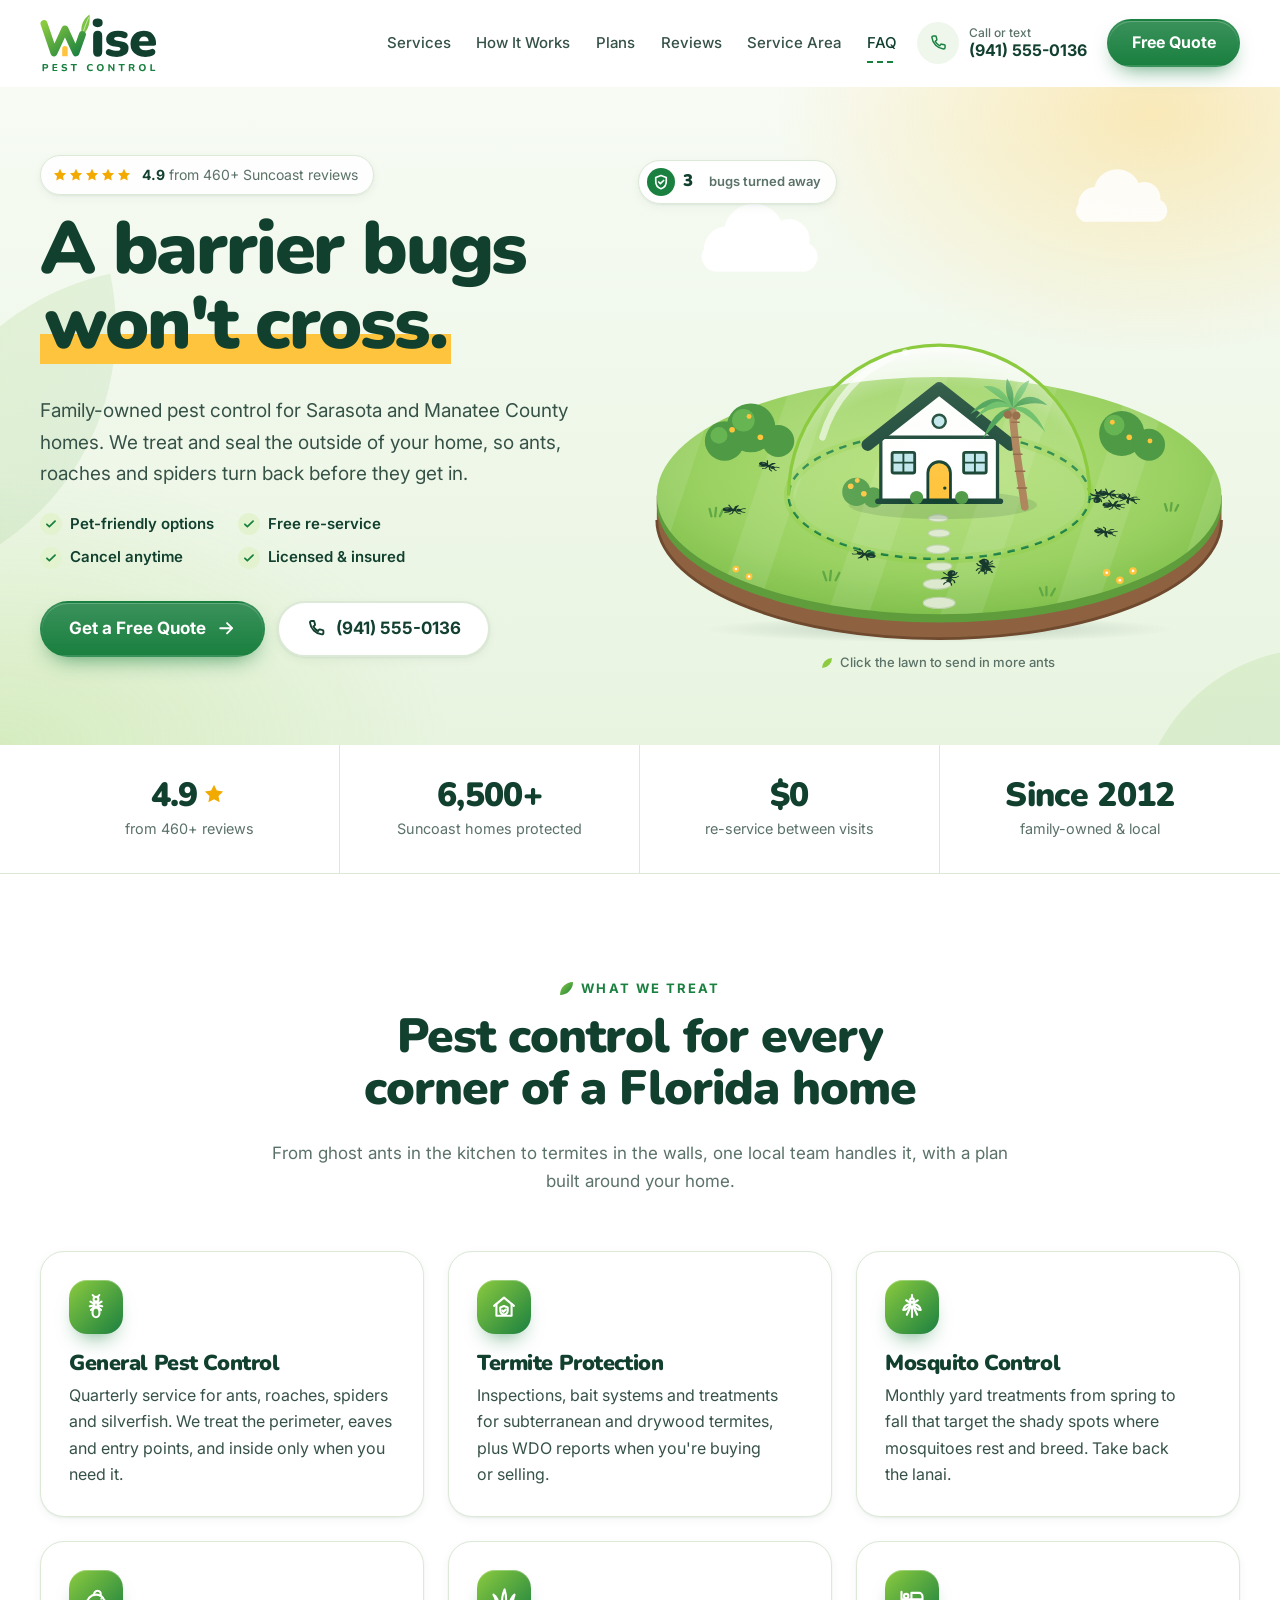
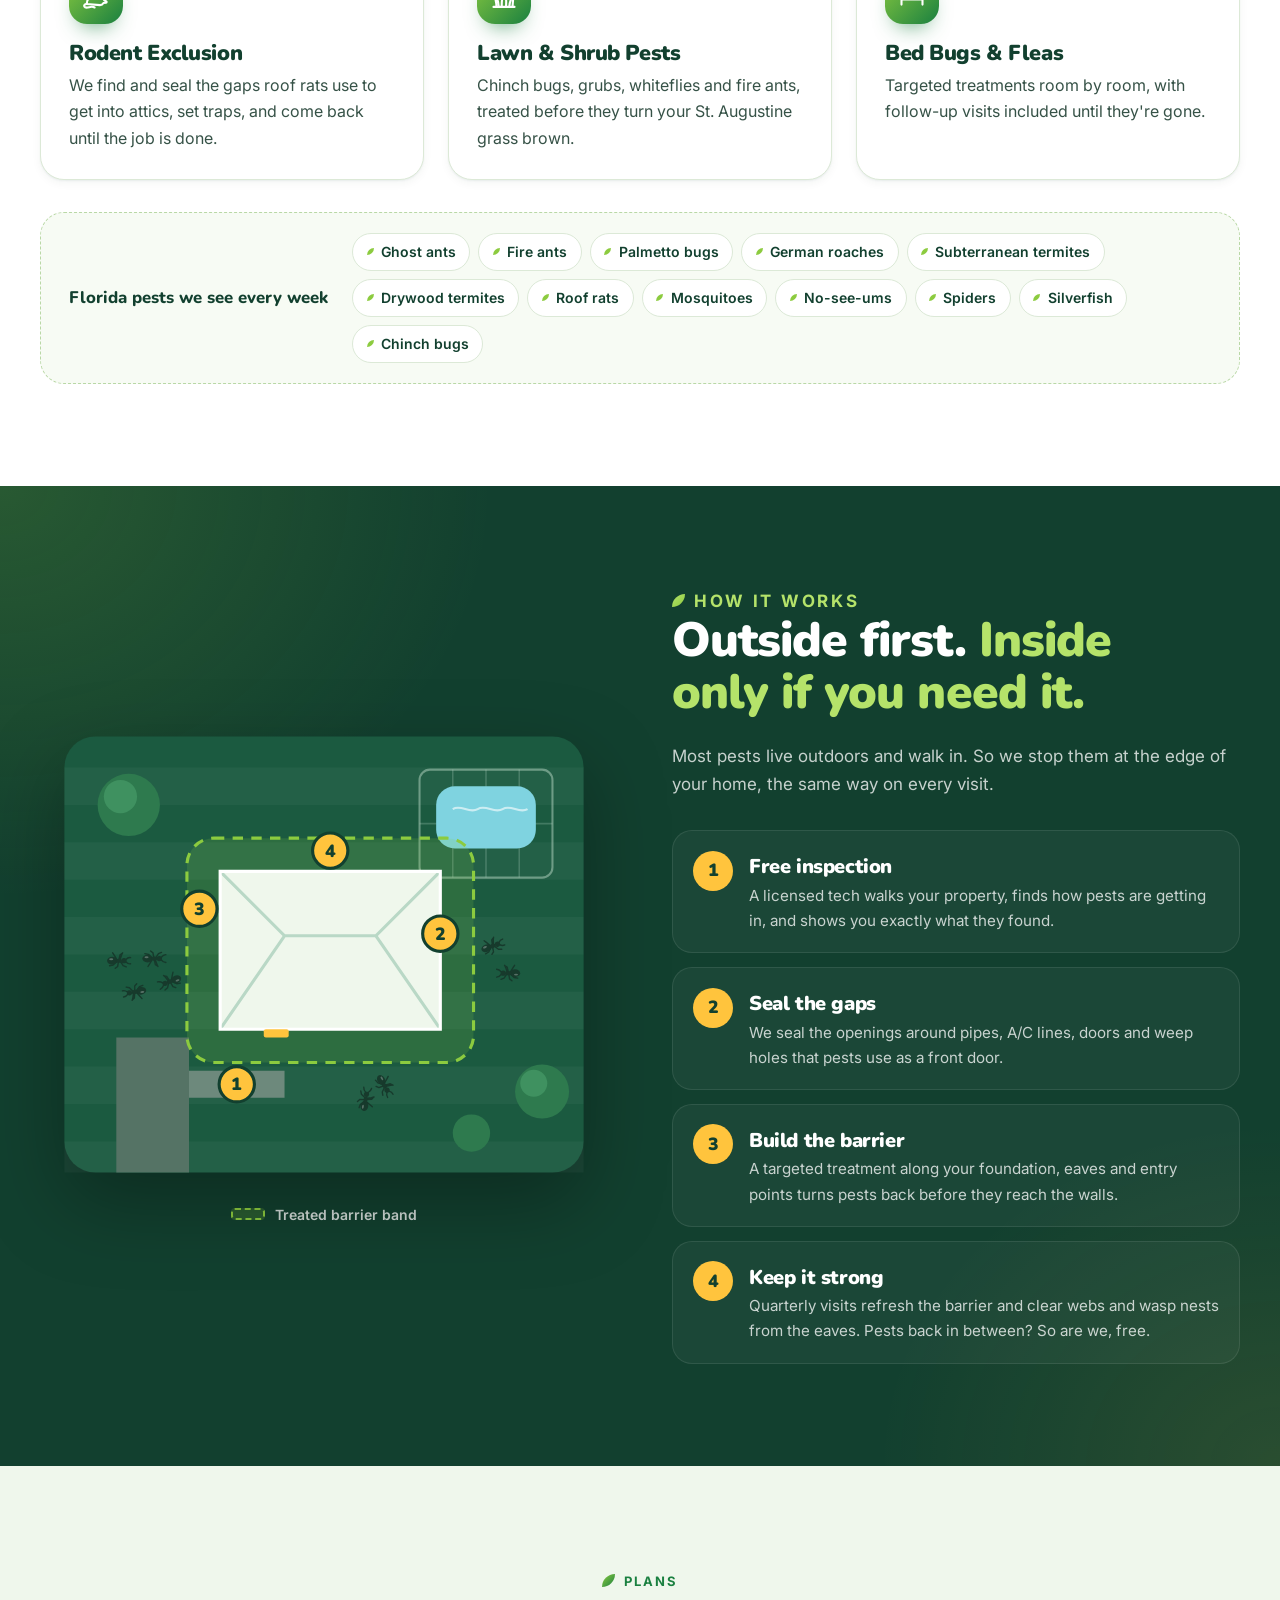
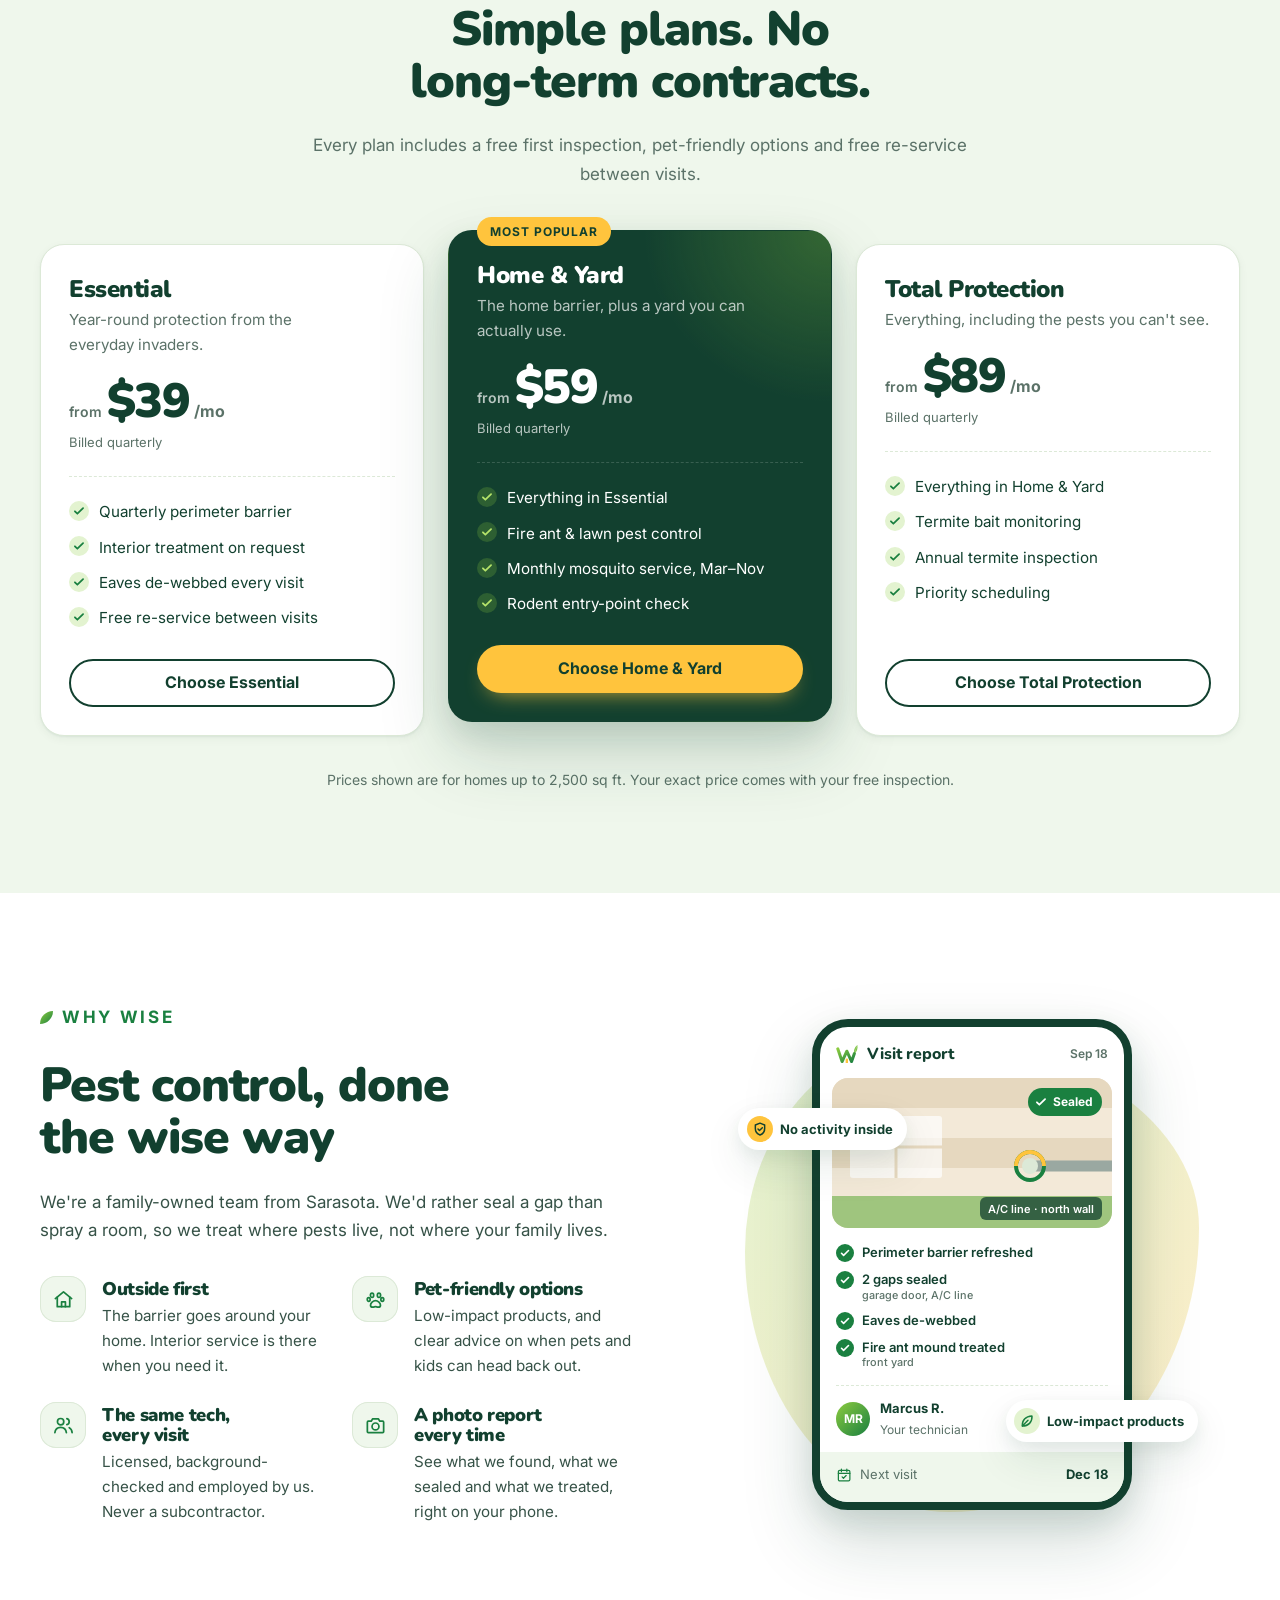
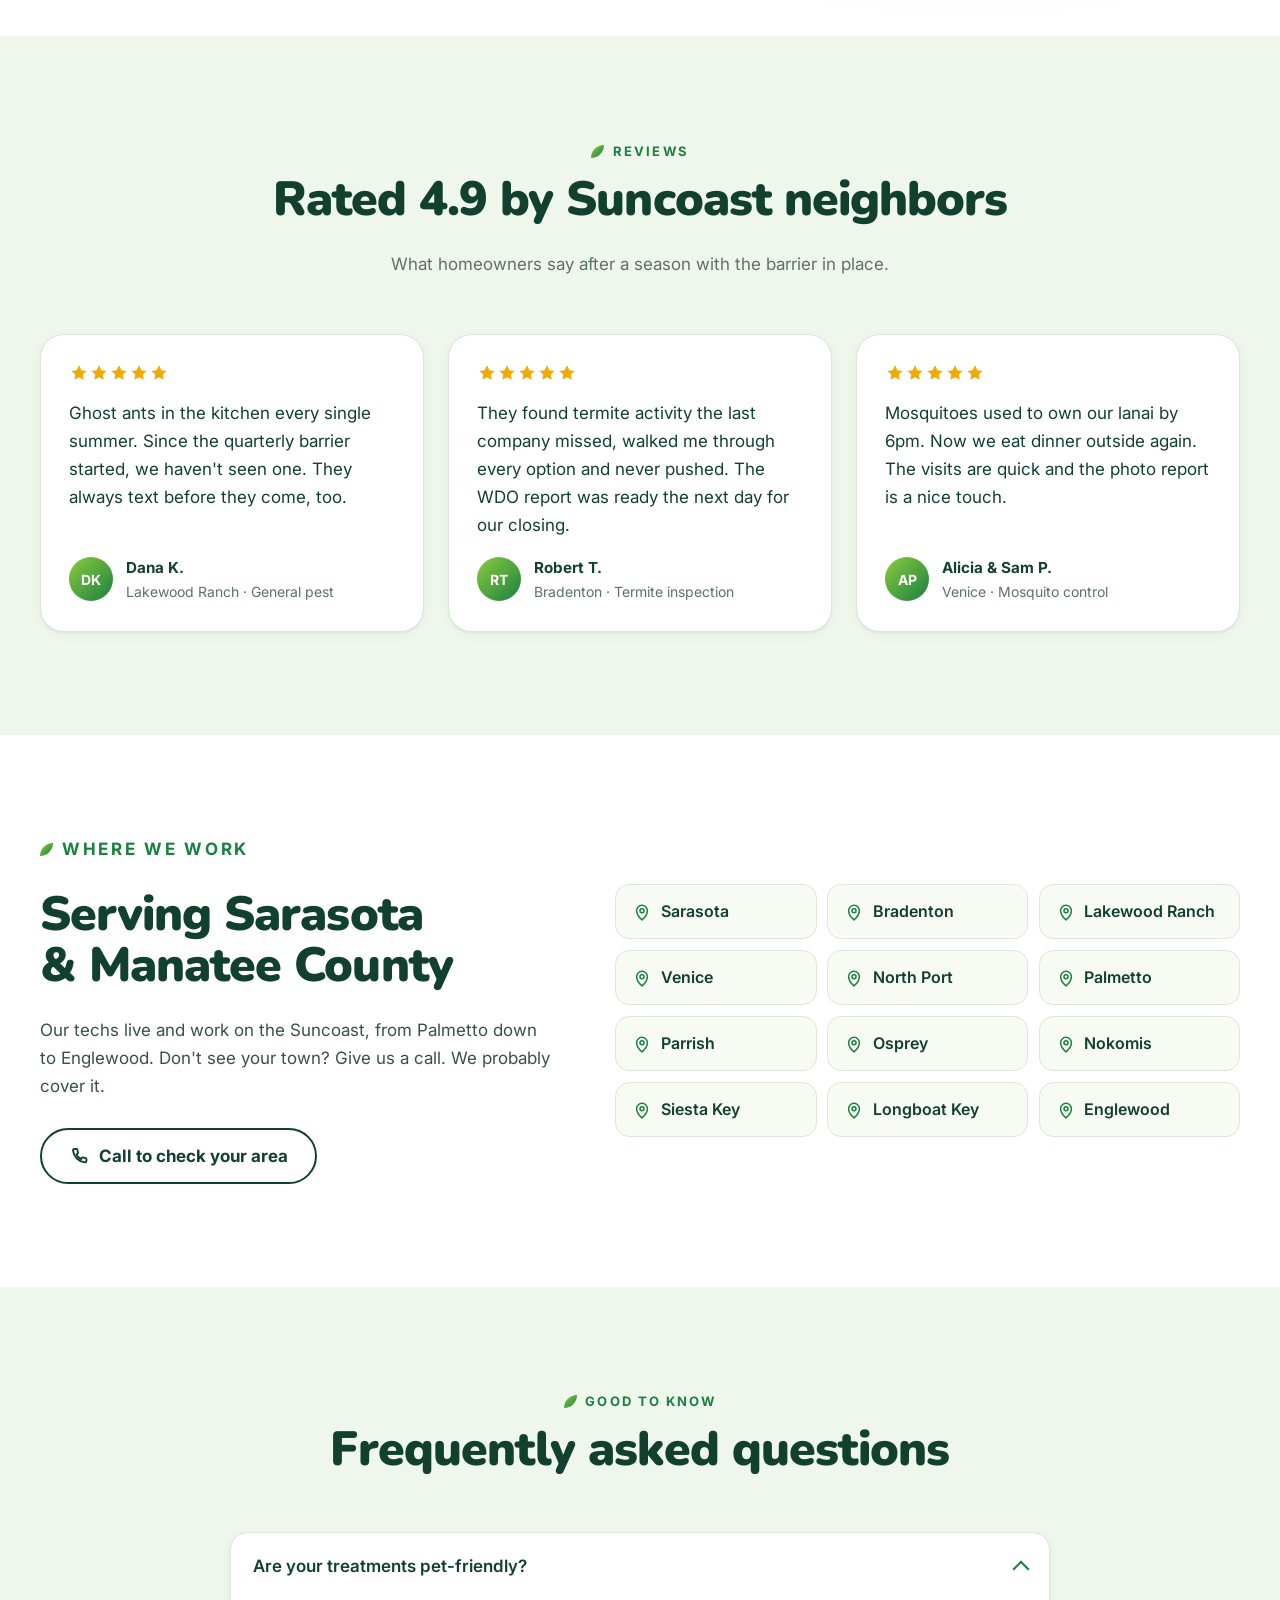
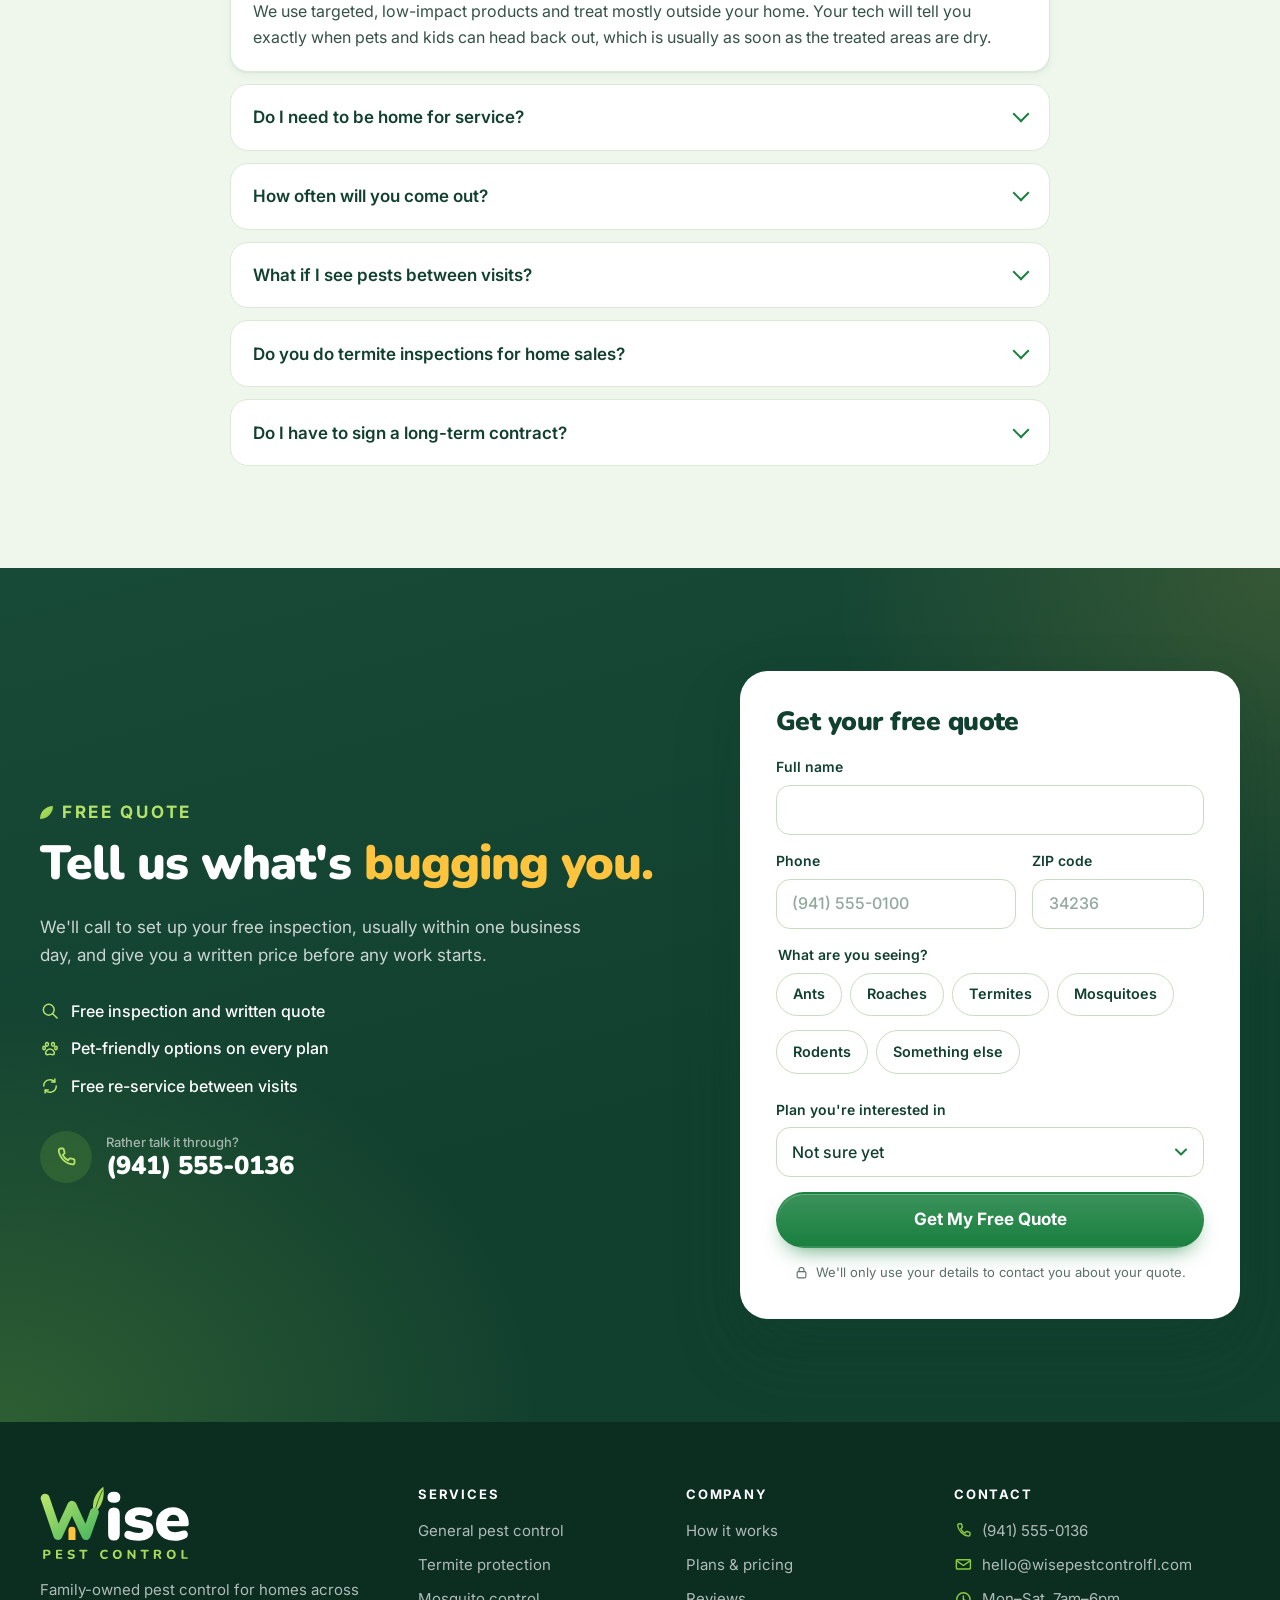
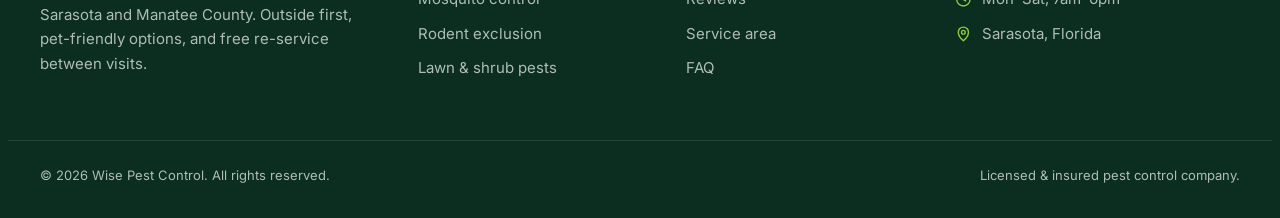
==== index.html @ 21cf7a24 "Add Wise Pest Control site and Homegrown brand One-page marketing site for a Florida pest control co" ====
<!doctype html>
<html lang="en">
<head>
  <meta charset="utf-8">
  <meta name="viewport" content="width=device-width, initial-scale=1">
  <title>Pest Control in Sarasota &amp; Bradenton, FL | Wise Pest Control</title>
  <meta name="description" content="Family-owned pest control for Sarasota and Manatee County homes. A perimeter barrier that keeps ants, roaches and spiders out, pet-friendly options, and free re-service between visits.">
  <link rel="canonical" href="https://wisepestcontrolfl.com/">
  <meta name="theme-color" content="#12402F">

  <meta property="og:type" content="website">
  <meta property="og:site_name" content="Wise Pest Control">
  <meta property="og:title" content="Wise Pest Control | A barrier bugs won't cross">
  <meta property="og:description" content="Family-owned pest control for Sarasota and Manatee County. Pet-friendly options, free re-service, no long-term contracts.">
  <meta property="og:url" content="https://wisepestcontrolfl.com/">
  <meta property="og:image" content="https://wisepestcontrolfl.com/images/og-image.jpg">
  <meta property="og:image:width" content="1200">
  <meta property="og:image:height" content="630">
  <meta name="twitter:card" content="summary_large_image">

  <link rel="icon" href="images/favicon.svg" type="image/svg+xml">
  <link rel="icon" href="images/favicon-32.png" sizes="32x32" type="image/png">
  <link rel="apple-touch-icon" href="images/apple-touch-icon.png">

  <link rel="preconnect" href="https://fonts.googleapis.com">
  <link rel="preconnect" href="https://fonts.gstatic.com" crossorigin>
  <link rel="stylesheet" href="https://fonts.googleapis.com/css2?family=Inter:wght@400;500;600;700&family=Nunito:wght@700;800;900&display=swap">
  <link rel="stylesheet" href="css/styles.css">
  <script>document.documentElement.classList.add("js");</script>

  <script type="application/ld+json">
  {
    "@context": "https://schema.org",
    "@type": "LocalBusiness",
    "name": "Wise Pest Control",
    "url": "https://wisepestcontrolfl.com/",
    "logo": "https://wisepestcontrolfl.com/images/logo.svg",
    "image": "https://wisepestcontrolfl.com/images/og-image.jpg",
    "telephone": "+1-941-555-0136",
    "email": "hello@wisepestcontrolfl.com",
    "priceRange": "$$",
    "address": { "@type": "PostalAddress", "addressLocality": "Sarasota", "addressRegion": "FL", "addressCountry": "US" },
    "areaServed": ["Sarasota", "Bradenton", "Lakewood Ranch", "Venice", "North Port", "Palmetto", "Parrish", "Osprey", "Nokomis", "Siesta Key", "Longboat Key", "Englewood"],
    "openingHoursSpecification": [{
      "@type": "OpeningHoursSpecification",
      "dayOfWeek": ["Monday", "Tuesday", "Wednesday", "Thursday", "Friday", "Saturday"],
      "opens": "07:00",
      "closes": "18:00"
    }]
  }
  </script>
</head>
<body>
<a class="skip-link" href="#main">Skip to content</a>

<!-- Icon sprite -->
<svg class="sprite" xmlns="http://www.w3.org/2000/svg" aria-hidden="true" focusable="false">
  <defs>
    <path id="star-shape" d="M12 2.8l2.8 5.8 6.3.9-4.6 4.4 1.1 6.3L12 17.2l-5.6 3 1.1-6.3L2.9 9.5l6.3-.9z"/>
  </defs>
  <symbol id="i-stars" viewBox="0 0 120 24"><use href="#star-shape"/><use href="#star-shape" x="24"/><use href="#star-shape" x="48"/><use href="#star-shape" x="72"/><use href="#star-shape" x="96"/></symbol>

  <symbol id="i-phone" viewBox="0 0 24 24"><path d="M6.6 3.5h2.2c.5 0 .9.3 1 .8l.8 3.4c.1.4-.1.9-.5 1.1L8.6 9.9a12 12 0 0 0 5.5 5.5l1.1-1.5c.2-.4.7-.6 1.1-.5l3.4.8c.5.1.8.5.8 1v2.2c0 1-.8 1.9-1.9 1.9A15.8 15.8 0 0 1 4.7 5.4c0-1 .9-1.9 1.9-1.9Z"/></symbol>
  <symbol id="i-mail" viewBox="0 0 24 24"><path d="M4 6h16a1 1 0 0 1 1 1v10a1 1 0 0 1-1 1H4a1 1 0 0 1-1-1V7a1 1 0 0 1 1-1Z"/><path d="m3.5 7.5 8.5 6 8.5-6"/></symbol>
  <symbol id="i-pin" viewBox="0 0 24 24"><path d="M12 21.5s-6.5-5.6-6.5-11a6.5 6.5 0 0 1 13 0c0 5.4-6.5 11-6.5 11Z"/><circle cx="12" cy="10.5" r="2.4"/></symbol>
  <symbol id="i-clock" viewBox="0 0 24 24"><circle cx="12" cy="12" r="8.5"/><path d="M12 7.5V12l3 2"/></symbol>
  <symbol id="i-arrow" viewBox="0 0 24 24"><path d="M5 12h14M13 6l6 6-6 6"/></symbol>
  <symbol id="i-check" viewBox="0 0 24 24"><path d="m5 12.5 4.2 4.2L19 7"/></symbol>
  <symbol id="i-shield" viewBox="0 0 24 24"><path d="M12 3.2 19 6v5.3c0 4.6-3 8.3-7 9.6-4-1.3-7-5-7-9.6V6l7-2.8Z"/><path d="m9 12 2.2 2.2L15.5 10"/></symbol>
  <symbol id="i-lock" viewBox="0 0 24 24"><rect x="5" y="10.5" width="14" height="10" rx="2"/><path d="M8 10.5V8a4 4 0 0 1 8 0v2.5"/></symbol>
  <symbol id="i-leaf" viewBox="0 0 24 24"><path d="M5 19.5C4.5 11 9.5 5 19.5 4.5 20 14 14 19.5 5 19.5Z"/><path d="M5 19.5 13.5 11"/></symbol>
  <symbol id="i-paw" viewBox="0 0 24 24"><path d="M12 13.2c2.6 0 5.2 2.6 5.2 4.7 0 1.4-1 2.1-2.4 2.1-1.2 0-1.8-.6-2.8-.6s-1.6.6-2.8.6c-1.4 0-2.4-.7-2.4-2.1 0-2.1 2.6-4.7 5.2-4.7Z"/><ellipse cx="8.4" cy="7.6" rx="1.7" ry="2.3"/><ellipse cx="15.6" cy="7.6" rx="1.7" ry="2.3"/><ellipse cx="4.9" cy="12" rx="1.5" ry="2"/><ellipse cx="19.1" cy="12" rx="1.5" ry="2"/></symbol>
  <symbol id="i-refresh" viewBox="0 0 24 24"><path d="M19.5 12a7.5 7.5 0 0 1-13.1 5M4.5 12a7.5 7.5 0 0 1 13.1-5"/><path d="M17.8 3.5v3.7h-3.7M6.2 20.5v-3.7h3.7"/></symbol>
  <symbol id="i-calendar" viewBox="0 0 24 24"><rect x="3.5" y="5" width="17" height="15.5" rx="2"/><path d="M3.5 9.5h17M8 3v4M16 3v4"/><path d="m9 14.6 2 2 4-4"/></symbol>
  <symbol id="i-users" viewBox="0 0 24 24"><circle cx="9" cy="8" r="3.3"/><path d="M3 19.5c.4-3.5 2.9-5.6 6-5.6s5.6 2.1 6 5.6"/><path d="M15.5 4.9a3.2 3.2 0 0 1 0 6.2M18 14.3c1.7.8 2.8 2.6 3 5.2"/></symbol>
  <symbol id="i-camera" viewBox="0 0 24 24"><path d="M4.5 7.5h3l1.6-2.5h5.8l1.6 2.5h3a1 1 0 0 1 1 1v10a1 1 0 0 1-1 1h-15a1 1 0 0 1-1-1v-10a1 1 0 0 1 1-1Z"/><circle cx="12" cy="13" r="3.6"/></symbol>
  <symbol id="i-search" viewBox="0 0 24 24"><circle cx="10.5" cy="10.5" r="6.5"/><path d="m15.5 15.5 5 5"/></symbol>
  <symbol id="i-home" viewBox="0 0 24 24"><path d="M3.5 11 12 4l8.5 7"/><path d="M5.5 9.5v10h13v-10"/><path d="M10 19.5v-5h4v5"/></symbol>

  <!-- Service icons -->
  <symbol id="i-ant" viewBox="0 0 24 24"><circle cx="12" cy="5.3" r="2.1"/><ellipse cx="12" cy="10" rx="1.5" ry="2"/><ellipse cx="12" cy="16.7" rx="3" ry="4.1"/><path d="M10.9 3.6 9.2 1.8M13.1 3.6l1.7-1.8M10.6 9.2 7.2 7.4M10.5 10.5 6.7 11.3M10.7 11.6l-3 3M13.4 9.2l3.4-1.8M13.5 10.5l3.8.8M13.3 11.6l3 3"/></symbol>
  <symbol id="i-termite" viewBox="0 0 24 24"><path d="M3.5 11 12 4l8.5 7"/><path d="M5.5 9.5v10h13v-10"/><path d="M12 11.2 15.2 12.4v2.3c0 1.9-1.3 3.4-3.2 4-1.9-.6-3.2-2.1-3.2-4v-2.3Z"/><path d="m10.6 15.1 1 1 1.9-1.9"/></symbol>
  <symbol id="i-mosquito" viewBox="0 0 24 24"><circle cx="12" cy="6.2" r="1.6"/><path d="M12 4.6V1.8"/><ellipse cx="12" cy="9.8" rx="1.7" ry="2.1"/><path d="M12 12v8.6"/><path d="M10.5 9.6c-3.3.2-5.6 2.4-6 5 2.8-.3 4.8-2.2 5.9-4M13.5 9.6c3.3.2 5.6 2.4 6 5-2.8-.3-4.8-2.2-5.9-4"/><path d="M10.9 11.4 7.6 18.6M13.1 11.4l3.3 7.2M10.9 8.6 7 6.2M13.1 8.6 17 6.2"/></symbol>
  <symbol id="i-rodent" viewBox="0 0 24 24"><path d="M4 18c0-4.4 3.6-8 8-8 3.3 0 5.9 1.9 7 4.6l1.8 1.1c.5.3.4 1-.2 1.1l-2.2.4c-.6 1.1-1.7 1.8-3 1.8Z"/><path d="M10.4 10.4c-.4-2 1-3.8 2.9-3.8s3.1 1.6 2.7 3.6"/><circle cx="16.4" cy="13.6" r=".75" fill="currentColor" stroke="none"/><path d="M4 18c-1.8 0-2.5 1.2-2 2.2.6 1.1 2.4 1 4.2.5s3.4-.4 4.6.3"/></symbol>
  <symbol id="i-grass" viewBox="0 0 24 24"><path d="M3 20.5h18"/><path d="M5.5 20.5c0-4.6-1-8-2.5-10.5 2.8 1.6 4.2 5 4.5 10.5M10 20.5c0-6.3.6-10.8 2.5-15 1.3 4.2 1.7 8.7 1.2 15M16.5 20.5c.4-4.8 1.8-8.3 4.5-10.5-1.2 2.9-1.7 6.4-1.7 10.5"/></symbol>
  <symbol id="i-bed" viewBox="0 0 24 24"><path d="M3 18.5v-11M3 14h18v4.5M21 14v-2.5a3 3 0 0 0-3-3h-6.5V14"/><circle cx="7" cy="11.2" r="1.9"/></symbol>
</svg>

<header class="header" data-header>
  <div class="container header__inner">
    <a class="brand" href="#top" aria-label="Wise Pest Control home">
      <img src="images/logo.svg" alt="Wise Pest Control" width="197" height="98">
    </a>

    <nav class="nav" id="site-nav" aria-label="Main">
      <ul class="nav__list">
        <li><a href="#services">Services</a></li>
        <li><a href="#process">How It Works</a></li>
        <li><a href="#plans">Plans</a></li>
        <li><a href="#reviews">Reviews</a></li>
        <li><a href="#areas">Service Area</a></li>
        <li><a href="#faq">FAQ</a></li>
      </ul>
      <div class="nav__cta">
        <a class="btn btn--primary btn--lg" href="#quote">Get a Free Quote</a>
        <a class="btn btn--outline btn--lg" href="tel:+19415550136"><svg class="icon"><use href="#i-phone"/></svg>(941) 555-0136</a>
      </div>
    </nav>

    <div class="header__actions">
      <a class="header__phone" href="tel:+19415550136">
        <span class="header__phone-icon"><svg class="icon"><use href="#i-phone"/></svg></span>
        <span><small>Call or text</small>(941) 555-0136</span>
      </a>
      <a class="btn btn--primary header__cta" href="#quote">Free Quote</a>
      <button class="nav-toggle" type="button" aria-expanded="false" aria-controls="site-nav" aria-label="Open menu">
        <span></span><span></span><span></span>
      </button>
    </div>
  </div>
</header>

<main id="main">

  <!-- ============================== HERO ============================== -->
  <section class="hero" id="top">
    <div class="container hero__grid">
      <div class="hero__copy">
        <p class="hero__badge"><svg class="stars" aria-hidden="true"><use href="#i-stars"/></svg><span><strong>4.9</strong> from 460+ <span class="xs-hide">Suncoast </span>reviews</span></p>
        <h1 class="hero__title">A barrier bugs <span class="mark">won't cross.</span></h1>
        <p class="hero__lead">Family-owned pest control for Sarasota and Manatee County homes. We treat and seal the outside of your home, so ants, roaches and spiders turn back before they get in.</p>
        <ul class="hero__checks">
          <li><svg class="icon"><use href="#i-check"/></svg>Pet-friendly options</li>
          <li><svg class="icon"><use href="#i-check"/></svg>Free re-service</li>
          <li><svg class="icon"><use href="#i-check"/></svg>Cancel anytime</li>
          <li><svg class="icon"><use href="#i-check"/></svg>Licensed &amp; insured</li>
        </ul>
        <div class="hero__ctas">
          <a class="btn btn--primary btn--lg" href="#quote"><span><span class="xs-hide">Get a </span>Free Quote</span><svg class="icon xs-hide"><use href="#i-arrow"/></svg></a>
          <a class="btn btn--white btn--lg" href="tel:+19415550136"><svg class="icon"><use href="#i-phone"/></svg><span class="xs-hide">(941) 555-0136</span><span class="xs-show">Call Now</span></a>
        </div>
      </div>

      <div class="hero__visual">
        <!-- The barrier, live: ants march in and turn back, mosquitoes bounce off the dome. main.js runs it. -->
        <div class="scene" data-scene>
          <svg class="scene__svg" viewBox="0 0 640 540" role="img" aria-labelledby="scene-title scene-desc">
            <title id="scene-title">A home protected by a pest barrier</title>
            <desc id="scene-desc">A house sits under a clear protective dome on a round lawn. Ants march toward it and turn back at the barrier line, and mosquitoes bounce off the dome.</desc>
            <defs>
              <radialGradient id="g-lawn" cx=".5" cy=".4" r=".62"><stop offset="0" stop-color="#B9E37E"/><stop offset=".72" stop-color="#98D060"/><stop offset="1" stop-color="#80BF4C"/></radialGradient>
              <radialGradient id="g-dome" cx=".5" cy=".7" r=".7"><stop offset="0" stop-color="#fff" stop-opacity="0"/><stop offset=".72" stop-color="#EAF8DD" stop-opacity=".16"/><stop offset=".94" stop-color="#fff" stop-opacity=".52"/><stop offset="1" stop-color="#fff" stop-opacity=".8"/></radialGradient>
              <radialGradient id="g-shadow"><stop offset="0" stop-color="#12402F" stop-opacity=".22"/><stop offset="1" stop-color="#12402F" stop-opacity="0"/></radialGradient>
              <clipPath id="clip-dome"><path d="M160 380A160 160 0 0 1 480 380A160 67.2 0 0 1 160 380Z"/></clipPath>
              <clipPath id="clip-lawn"><ellipse cx="320" cy="380" rx="300" ry="126"/></clipPath>

              <!-- Ant, seen from above, facing right. Two leg poses make it walk. -->
              <g id="ant-a">
                <path fill="none" stroke="#173A2C" stroke-width="1.15" stroke-linecap="round" stroke-linejoin="round" d="M1.2 0 4 -4.2 6.6 -5.2M.2 0 -.6 -4.8 -2.6 -6.4M-.8 0 -4.4 -3.6 -7.4 -4.2M1.2 0 2.6 4.6 3.6 6.6M.2 0 1.4 5 3.2 6.2M-.8 0 -3.4 4.4 -4.8 6.6M6.2 -.9C7.6 -2.6 8.6 -3.2 10.2 -3.3M6.2 .9C7.6 2.6 8.6 3.2 10.2 3.3"/>
                <g fill="#173A2C"><ellipse cx="-5.2" rx="4.3" ry="3.2"/><ellipse cx=".4" rx="2.5" ry="1.7"/><circle cx="4.7" r="2.2"/></g>
                <ellipse cx="-6" cy="-1.2" rx="1.7" ry=".8" fill="#fff" opacity=".28"/>
              </g>
              <g id="ant-b">
                <path fill="none" stroke="#173A2C" stroke-width="1.15" stroke-linecap="round" stroke-linejoin="round" d="M1.2 0 2.6 -4.6 3.6 -6.6M.2 0 1.4 -5 3.2 -6.2M-.8 0 -3.4 -4.4 -4.8 -6.6M1.2 0 4 4.2 6.6 5.2M.2 0 -.6 4.8 -2.6 6.4M-.8 0 -4.4 3.6 -7.4 4.2M6.2 -.9C7.6 -2.4 8.8 -2.8 10.2 -2.6M6.2 .9C7.6 2.4 8.8 2.8 10.2 2.6"/>
                <g fill="#173A2C"><ellipse cx="-5.2" rx="4.3" ry="3.2"/><ellipse cx=".4" rx="2.5" ry="1.7"/><circle cx="4.7" r="2.2"/></g>
                <ellipse cx="-6" cy="-1.2" rx="1.7" ry=".8" fill="#fff" opacity=".28"/>
              </g>
              <!-- Mosquito, facing right, with two wing poses -->
              <g id="mosq-a">
                <path fill="none" stroke="#2C3D36" stroke-width=".8" stroke-linecap="round" d="M.4 .8-2.6 6.8-5.2 10.6M1.4 .9 1.6 7.6.4 11.6M2.4 .6 5.2 6.6 7.6 9.6M4.8-.6 10.6-1.4"/>
                <path fill="#2C3D36" d="M-11.5 1.8C-8 3.2-3.2 2.6 0 1-3.2-.6-8-.6-11.5 1.8Z"/>
                <path fill="none" stroke="#fff" stroke-width=".6" opacity=".7" d="M-8.6 .7v1.6M-6.2.4v1.9M-3.8.4v1.7"/>
                <ellipse cx="1.4" rx="2.7" ry="2.1" fill="#2C3D36"/><circle cx="4.4" cy="-.4" r="1.5" fill="#2C3D36"/>
                <g fill="#fff" fill-opacity=".82" stroke="#87AE9C" stroke-width=".5"><ellipse cx="-3.4" cy="-5.2" rx="6.6" ry="2.3" transform="rotate(-28 -3.4 -5.2)"/><ellipse cx="-1.6" cy="-4.4" rx="5.6" ry="1.9" transform="rotate(-50 -1.6 -4.4)"/></g>
              </g>
              <g id="mosq-b">
                <path fill="none" stroke="#2C3D36" stroke-width=".8" stroke-linecap="round" d="M.4 .8-2.6 6.8-5.2 10.6M1.4 .9 1.6 7.6.4 11.6M2.4 .6 5.2 6.6 7.6 9.6M4.8-.6 10.6-1.4"/>
                <path fill="#2C3D36" d="M-11.5 1.8C-8 3.2-3.2 2.6 0 1-3.2-.6-8-.6-11.5 1.8Z"/>
                <path fill="none" stroke="#fff" stroke-width=".6" opacity=".7" d="M-8.6 .7v1.6M-6.2.4v1.9M-3.8.4v1.7"/>
                <ellipse cx="1.4" rx="2.7" ry="2.1" fill="#2C3D36"/><circle cx="4.4" cy="-.4" r="1.5" fill="#2C3D36"/>
                <g fill="#fff" fill-opacity=".82" stroke="#87AE9C" stroke-width=".5"><ellipse cx="-4.4" cy="-1.6" rx="6.6" ry="1.6" transform="rotate(-8 -4.4 -1.6)"/><ellipse cx="-3" cy="-1" rx="5.4" ry="1.3" transform="rotate(4 -3 -1)"/></g>
              </g>
            </defs>

            <!-- sky -->
            <g class="scene__clouds" fill="#fff">
              <path d="M70 118a24 24 0 0 1 22-24 32 32 0 0 1 60-6 22 22 0 0 1 30 24 16 16 0 0 1-4 30H86a16 16 0 0 1-16-24Z" opacity=".95"/>
              <path d="M468 70a18 18 0 0 1 17-18 25 25 0 0 1 47-4 17 17 0 0 1 23 18 12 12 0 0 1-3 23H480a12 12 0 0 1-12-19Z" opacity=".85"/>
            </g>

            <!-- the lawn island -->
            <ellipse cx="320" cy="522" rx="250" ry="14" fill="url(#g-shadow)"/>
            <path d="M20 380v26a300 126 0 0 0 600 0v-26z" fill="#8E6240"/>
            <path d="M20 406a300 126 0 0 0 600 0" fill="none" stroke="#6F4A2E" stroke-width="3"/>
            <path d="M20 380v9a300 126 0 0 0 600 0v-9z" fill="#5E9C3C"/>
            <ellipse cx="320" cy="380" rx="300" ry="126" fill="url(#g-lawn)"/>
            <g clip-path="url(#clip-lawn)" fill="#fff" opacity=".09">
              <path d="M50 240h44L-6 540h-44zM170 240h44L114 540H70zM290 240h44L234 540h-44zM410 240h44L354 540h-44zM530 240h44L474 540h-44zM650 240h44L594 540h-44z"/>
            </g>

            <!-- garden outside the barrier -->
            <g fill="#4E9A45">
              <circle cx="92" cy="322" r="21"/><circle cx="120" cy="308" r="26"/><circle cx="149" cy="322" r="17"/>
              <circle cx="514" cy="314" r="24"/><circle cx="543" cy="326" r="17"/>
            </g>
            <g fill="#67B552">
              <circle cx="112" cy="300" r="12"/><circle cx="86" cy="316" r="9"/><circle cx="506" cy="305" r="11"/>
            </g>
            <g fill="#FFC43D">
              <circle cx="100" cy="310" r="3"/><circle cx="130" cy="318" r="3"/><circle cx="118" cy="296" r="2.6"/><circle cx="522" cy="318" r="3"/><circle cx="544" cy="322" r="2.6"/><circle cx="504" cy="302" r="2.6"/>
              <circle cx="498" cy="462" r="4"/><circle cx="512" cy="470" r="4"/><circle cx="526" cy="460" r="4"/><circle cx="118" cy="466" r="3.6"/><circle cx="104" cy="458" r="3.6"/>
            </g>
            <g fill="#fff"><circle cx="498" cy="462" r="1.4"/><circle cx="512" cy="470" r="1.4"/><circle cx="526" cy="460" r="1.4"/><circle cx="118" cy="466" r="1.3"/><circle cx="104" cy="458" r="1.3"/></g>
            <path fill="none" stroke="#5FA844" stroke-width="2.4" stroke-linecap="round" d="M200 470l-3-9m7 9 1-10m5 10 4-8M430 486l-3-8m7 8v-9m5 9 4-7M78 402l-2-8m6 8 1-9m4 9 3-7M562 396l-2-7m6 7 1-8m4 8 3-6"/>
            <g fill="#DDE9CF" stroke="#BCD2A8" stroke-width="1.2">
              <ellipse cx="320" cy="494" rx="17" ry="6"/><ellipse cx="318" cy="474" rx="15" ry="5.4"/><ellipse cx="320" cy="455" rx="13.5" ry="4.9"/><ellipse cx="319" cy="437" rx="12.5" ry="4.5"/><ellipse cx="320" cy="420" rx="11.5" ry="4.1"/><ellipse cx="319" cy="404" rx="10.5" ry="3.8"/>
            </g>

            <g data-layer="back"></g>

            <!-- the treated perimeter -->
            <ellipse cx="320" cy="380" rx="160" ry="67.2" fill="none" stroke="#8CCB3F" stroke-width="10" opacity=".35"/>
            <ellipse class="scene__ring" cx="320" cy="380" rx="160" ry="67.2" fill="none" stroke="#1A8040" stroke-width="2.6" stroke-dasharray="8 7"/>

            <!-- home, sweet home -->
            <ellipse cx="324" cy="390" rx="100" ry="15" fill="#12402F" opacity=".14"/>
            <g fill="#4E9A45"><circle cx="232" cy="376" r="15"/><circle cx="250" cy="382" r="11"/></g>
            <g fill="#FFC43D"><circle cx="226" cy="370" r="3"/><circle cx="240" cy="378" r="3"/><circle cx="233" cy="364" r="2.6"/></g>
            <path d="M256 322 320 272l64 50v2h-128z" fill="#fff"/>
            <rect x="258" y="318" width="124" height="68" rx="2" fill="#fff" stroke="#12402F" stroke-width="3.5"/>
            <path d="M244 326 320 266l76 60" fill="none" stroke="#12402F" stroke-width="13" stroke-linecap="round" stroke-linejoin="round"/>
            <circle cx="320" cy="301" r="7" fill="#BFE6EC" stroke="#12402F" stroke-width="2.6"/>
            <g fill="#BFE6EC" stroke="#12402F" stroke-width="3"><rect x="270" y="334" width="24" height="22" rx="2"/><rect x="346" y="334" width="24" height="22" rx="2"/></g>
            <path d="M282 334v22M270 345h24M358 334v22M346 345h24" stroke="#12402F" stroke-width="2"/>
            <path d="M308 386v-30a12 12 0 0 1 24 0v30z" fill="#FFC43D" stroke="#12402F" stroke-width="3"/>
            <circle cx="326" cy="372" r="1.8" fill="#12402F"/>
            <rect x="252" y="383" width="136" height="6" rx="3" fill="#12402F"/>
            <g fill="#4E9A45"><circle cx="296" cy="382" r="7"/><circle cx="344" cy="382" r="7"/></g>
            <!-- palm -->
            <path d="M411 392c-4-30-12-70-13-104" fill="none" stroke="#A97A50" stroke-width="8" stroke-linecap="round"/>
            <path d="M403 372h10M401 354h10M399 336h9M398 318h9M397 302h8" stroke="#8A5E3B" stroke-width="1.6" stroke-linecap="round"/>
            <path fill="#3E9A4B" d="M398.0 287.0Q377.2 264.4 353.0 293.4Q373.8 280.0 398.0 287.0ZM398.0 287.0Q401.9 269.0 392.1 255.5Q388.2 271.5 398.0 287.0ZM398.0 287.0Q419.4 278.5 435.1 284.0Q413.7 264.6 398.0 287.0ZM398.0 287.0Q379.2 286.4 366.8 319.0Q385.7 297.6 398.0 287.0Z"/>
            <path fill="#5DB85B" d="M398.0 287.0Q387.7 260.1 366.9 263.9Q377.1 270.7 398.0 287.0ZM398.0 287.0Q413.1 269.5 415.8 257.4Q400.7 262.9 398.0 287.0ZM398.0 287.0Q413.7 291.9 432.8 312.3Q417.1 279.4 398.0 287.0ZM398.0 287.0Q379.5 268.6 358.6 298.1Q377.1 282.4 398.0 287.0Z"/>
            <g fill="#8A5A36"><circle cx="393" cy="294" r="4.4"/><circle cx="402" cy="295" r="4.4"/></g>

            <!-- the barrier dome -->
            <path class="scene__dome" d="M160 380A160 160 0 0 1 480 380A160 67.2 0 0 1 160 380Z" fill="url(#g-dome)"/>
            <path class="scene__rim" d="M160 380a160 160 0 0 1 320 0" fill="none" stroke="#8CCB3F" stroke-width="3.5"/>
            <path d="M196 318a134 134 0 0 1 76-86" fill="none" stroke="#fff" stroke-width="7" stroke-linecap="round" opacity=".6"/>
            <circle cx="284" cy="228" r="3.5" fill="#fff" opacity=".7"/>

            <g data-layer="ripples" clip-path="url(#clip-dome)"></g>
            <g data-layer="sparks"></g>
            <g data-layer="front"></g>
            <g data-layer="air"></g>

            <!-- Still frame for reduced motion (and before the script starts) -->
            <g class="scene__still" data-still>
              <use href="#ant-a" transform="translate(62 404) scale(1.2 .74) rotate(-4)"/>
              <use href="#ant-b" transform="translate(98 400) scale(1.2 .74) rotate(-6)"/>
              <use href="#ant-a" transform="translate(134 392) scale(1.2 .74) rotate(-14)"/>
              <use href="#ant-b" transform="translate(152 374) scale(1.2 .74) rotate(-150)"/>
              <use href="#ant-a" transform="translate(124 366) scale(1.2 .74) rotate(178)"/>
              <use href="#ant-b" transform="translate(88 364) scale(1.2 .74) rotate(184)"/>
              <use href="#ant-a" transform="translate(566 478) scale(1.2 .74) rotate(-160)"/>
              <use href="#ant-b" transform="translate(526 466) scale(1.2 .74) rotate(-162)"/>
              <use href="#ant-a" transform="translate(470 440) scale(1.2 .74) rotate(-40)"/>
              <use href="#ant-b" transform="translate(492 424) scale(1.2 .74) rotate(10)"/>
              <use href="#ant-a" transform="translate(536 420) scale(1.2 .74) rotate(4)"/>
              <circle cx="206" cy="256" r="16" fill="none" stroke="#fff" stroke-width="2.5" opacity=".8" clip-path="url(#clip-dome)"/>
              <use href="#mosq-a" transform="translate(178 226) scale(1.4) rotate(-150)"/>
            </g>
          </svg>
          <p class="scene__count"><svg class="icon" aria-hidden="true"><use href="#i-shield"/></svg><span><strong data-count>0</strong> <span data-count-label>bugs</span> turned away</span></p>
          <p class="scene__hint" aria-hidden="true"><span class="hint-touch">Tap</span><span class="hint-mouse">Click</span> the lawn to send in more ants</p>
        </div>
      </div>
    </div>
  </section>

  <!-- ============================== TRUST ============================== -->
  <section class="trust" aria-label="Wise Pest Control at a glance">
    <div class="container trust__grid">
      <div class="trust__item"><strong>4.9<svg class="icon icon--star" aria-hidden="true"><use href="#star-shape"/></svg></strong><span>from 460+ reviews</span></div>
      <div class="trust__item"><strong>6,500+</strong><span>Suncoast homes protected</span></div>
      <div class="trust__item"><strong>$0</strong><span>re-service between visits</span></div>
      <div class="trust__item"><strong>Since 2012</strong><span>family-owned &amp; local</span></div>
    </div>
  </section>

  <!-- ============================== SERVICES ============================== -->
  <section class="section" id="services">
    <div class="container">
      <header class="section-head" data-reveal>
        <p class="eyebrow">What we treat</p>
        <h2>Pest control for every corner of a Florida home</h2>
        <p>From ghost ants in the kitchen to termites in the walls, one local team handles it, with a plan built around your home.</p>
      </header>
      <ul class="services">
        <li class="service" data-reveal><span class="service__icon"><svg class="icon"><use href="#i-ant"/></svg></span><h3>General Pest Control</h3><p>Quarterly service for ants, roaches, spiders and silverfish. We treat the perimeter, eaves and entry points, and inside only when you need it.</p></li>
        <li class="service" data-reveal style="--d:1"><span class="service__icon"><svg class="icon"><use href="#i-termite"/></svg></span><h3>Termite Protection</h3><p>Inspections, bait systems and treatments for subterranean and drywood termites, plus WDO reports when you're buying or selling.</p></li>
        <li class="service" data-reveal style="--d:2"><span class="service__icon"><svg class="icon"><use href="#i-mosquito"/></svg></span><h3>Mosquito Control</h3><p>Monthly yard treatments from spring to fall that target the shady spots where mosquitoes rest and breed. Take back the lanai.</p></li>
        <li class="service" data-reveal><span class="service__icon"><svg class="icon"><use href="#i-rodent"/></svg></span><h3>Rodent Exclusion</h3><p>We find and seal the gaps roof rats use to get into attics, set traps, and come back until the job is done.</p></li>
        <li class="service" data-reveal style="--d:1"><span class="service__icon"><svg class="icon"><use href="#i-grass"/></svg></span><h3>Lawn &amp; Shrub Pests</h3><p>Chinch bugs, grubs, whiteflies and fire ants, treated before they turn your St. Augustine grass brown.</p></li>
        <li class="service" data-reveal style="--d:2"><span class="service__icon"><svg class="icon"><use href="#i-bed"/></svg></span><h3>Bed Bugs &amp; Fleas</h3><p>Targeted treatments room by room, with follow-up visits included until they're gone.</p></li>
      </ul>
      <div class="pests" data-reveal>
        <p class="pests__label">Florida pests we see every week</p>
        <ul class="pests__list">
          <li>Ghost ants</li><li>Fire ants</li><li>Palmetto bugs</li><li>German roaches</li><li>Subterranean termites</li><li>Drywood termites</li>
          <li>Roof rats</li><li>Mosquitoes</li><li>No-see-ums</li><li>Spiders</li><li>Silverfish</li><li>Chinch bugs</li>
        </ul>
      </div>
    </div>
  </section>

  <!-- ============================== PROCESS ============================== -->
  <section class="section process" id="process">
    <div class="container process__inner">
      <div class="process__visual" data-reveal>
        <!-- Bird's-eye view of a Florida lot: the treated band wraps the house, numbers match the steps -->
        <svg class="plot" viewBox="0 0 520 440" role="img" aria-label="Bird's-eye view of a home with a treated barrier band around it, sealed entry points, and ants turning back outside the band">
          <rect x="10" y="10" width="500" height="420" rx="30" fill="#1B5A40"/>
          <g fill="#fff" opacity=".035"><path d="M10 40h500v36H10zM10 112h500v36H10zM10 184h500v36H10zM10 256h500v36H10zM10 328h500v36H10zM10 400h500v30H10z"/></g>
          <!-- driveway, walk, pool cage -->
          <path d="M60 430V300h70v130z" fill="#557365"/>
          <path d="M130 332h92v26h-92z" fill="#6D897C"/>
          <rect x="352" y="42" width="128" height="104" rx="10" fill="none" stroke="#B9D8C6" stroke-opacity=".5" stroke-width="2"/>
          <path d="M384 42v104M416 42v104M448 42v104M352 94h128" stroke="#B9D8C6" stroke-opacity=".25" stroke-width="1.5"/>
          <rect x="368" y="58" width="96" height="60" rx="18" fill="#7FD3E0"/>
          <path d="M384 80c8-5 16 5 24 0s16 5 24 0 16 5 24 0" fill="none" stroke="#fff" stroke-opacity=".6" stroke-width="2"/>
          <!-- trees -->
          <g fill="#2E7A4E"><circle cx="72" cy="76" r="30"/><circle cx="470" cy="352" r="26"/><circle cx="402" cy="392" r="18"/></g>
          <g fill="#3F9160"><circle cx="64" cy="68" r="16"/><circle cx="462" cy="344" r="13"/></g>
          <!-- treated band -->
          <rect x="128" y="108" width="276" height="216" rx="26" fill="#8CCB3F" fill-opacity=".16" stroke="#8CCB3F" stroke-width="3" stroke-dasharray="10 8"/>
          <!-- house roof -->
          <path d="M160 140h212v152H160z" fill="#EFF7EC"/>
          <path d="M160 140l62 62h88l62-62M160 292l62-90M372 292l-62-90" fill="none" stroke="#B9D8C6" stroke-width="3"/>
          <path d="M160 140h212v152H160z" fill="none" stroke="#fff" stroke-width="3"/>
          <rect x="202" y="292" width="24" height="8" rx="2" fill="#FFC43D"/>
          <!-- ants turning back at the band -->
          <g>
            <use href="#ant-a" transform="translate(96 224) rotate(0) scale(1.15)"/>
            <use href="#ant-b" transform="translate(62 226) rotate(0) scale(1.15)"/>
            <use href="#ant-a" transform="translate(112 246) rotate(160) scale(1.15)"/>
            <use href="#ant-b" transform="translate(78 256) rotate(170) scale(1.15)"/>
            <use href="#ant-a" transform="translate(438 238) rotate(180) scale(1.15)"/>
            <use href="#ant-b" transform="translate(422 212) rotate(-20) scale(1.15)"/>
            <use href="#ant-a" transform="translate(300 360) rotate(-80) scale(1.15)"/>
            <use href="#ant-b" transform="translate(318 346) rotate(60) scale(1.15)"/>
          </g>
          <!-- step pins -->
          <g class="plot__pins" font-family="Nunito, sans-serif" font-weight="900" font-size="17" text-anchor="middle">
            <circle cx="176" cy="345" r="17"/><text x="176" y="351">1</text>
            <circle cx="372" cy="200" r="17"/><text x="372" y="206">2</text>
            <circle cx="140" cy="176" r="17"/><text x="140" y="182">3</text>
            <circle cx="266" cy="120" r="17"/><text x="266" y="126">4</text>
          </g>
        </svg>
        <p class="plot__legend"><span class="plot__swatch"></span>Treated barrier band</p>
      </div>

      <div class="process__copy">
        <header data-reveal>
          <p class="eyebrow eyebrow--light">How it works</p>
          <h2>Outside first. <span>Inside only if you need it.</span></h2>
          <p>Most pests live outdoors and walk in. So we stop them at the edge of your home, the same way on every visit.</p>
        </header>
        <ol class="steps">
          <li class="step" data-reveal><span class="step__num">1</span><div><h3>Free inspection</h3><p>A licensed tech walks your property, finds how pests are getting in, and shows you exactly what they found.</p></div></li>
          <li class="step" data-reveal style="--d:1"><span class="step__num">2</span><div><h3>Seal the gaps</h3><p>We seal the openings around pipes, A/C lines, doors and weep holes that pests use as a front door.</p></div></li>
          <li class="step" data-reveal style="--d:2"><span class="step__num">3</span><div><h3>Build the barrier</h3><p>A targeted treatment along your foundation, eaves and entry points turns pests back before they reach the walls.</p></div></li>
          <li class="step" data-reveal style="--d:3"><span class="step__num">4</span><div><h3>Keep it strong</h3><p>Quarterly visits refresh the barrier and clear webs and wasp nests from the eaves. Pests back in between? So are we, free.</p></div></li>
        </ol>
      </div>
    </div>
  </section>

  <!-- ============================== PLANS ============================== -->
  <section class="section section--mint" id="plans">
    <div class="container">
      <header class="section-head" data-reveal>
        <p class="eyebrow">Plans</p>
        <h2>Simple plans. No long-term contracts.</h2>
        <p>Every plan includes a free first inspection, pet-friendly options and free re-service between visits.</p>
      </header>
      <div class="plans">
        <article class="plan" data-reveal>
          <h3>Essential</h3>
          <p class="plan__desc">Year-round protection from the everyday invaders.</p>
          <p class="plan__price"><small>from</small>$39<span>/mo</span></p>
          <p class="plan__billing">Billed quarterly</p>
          <ul class="plan__list">
            <li><svg class="icon"><use href="#i-check"/></svg>Quarterly perimeter barrier</li>
            <li><svg class="icon"><use href="#i-check"/></svg>Interior treatment on request</li>
            <li><svg class="icon"><use href="#i-check"/></svg>Eaves de-webbed every visit</li>
            <li><svg class="icon"><use href="#i-check"/></svg>Free re-service between visits</li>
          </ul>
          <a class="btn btn--outline btn--block" href="#quote" data-plan="Essential">Choose Essential</a>
        </article>
        <article class="plan plan--featured" data-reveal style="--d:1">
          <p class="plan__tag">Most popular</p>
          <h3>Home &amp; Yard</h3>
          <p class="plan__desc">The home barrier, plus a yard you can actually use.</p>
          <p class="plan__price"><small>from</small>$59<span>/mo</span></p>
          <p class="plan__billing">Billed quarterly</p>
          <ul class="plan__list">
            <li><svg class="icon"><use href="#i-check"/></svg>Everything in Essential</li>
            <li><svg class="icon"><use href="#i-check"/></svg>Fire ant &amp; lawn pest control</li>
            <li><svg class="icon"><use href="#i-check"/></svg>Monthly mosquito service, Mar–Nov</li>
            <li><svg class="icon"><use href="#i-check"/></svg>Rodent entry-point check</li>
          </ul>
          <a class="btn btn--sun btn--block" href="#quote" data-plan="Home &amp; Yard">Choose Home &amp; Yard</a>
        </article>
        <article class="plan" data-reveal style="--d:2">
          <h3>Total Protection</h3>
          <p class="plan__desc">Everything, including the pests you can't see.</p>
          <p class="plan__price"><small>from</small>$89<span>/mo</span></p>
          <p class="plan__billing">Billed quarterly</p>
          <ul class="plan__list">
            <li><svg class="icon"><use href="#i-check"/></svg>Everything in Home &amp; Yard</li>
            <li><svg class="icon"><use href="#i-check"/></svg>Termite bait monitoring</li>
            <li><svg class="icon"><use href="#i-check"/></svg>Annual termite inspection</li>
            <li><svg class="icon"><use href="#i-check"/></svg>Priority scheduling</li>
          </ul>
          <a class="btn btn--outline btn--block" href="#quote" data-plan="Total Protection">Choose Total Protection</a>
        </article>
      </div>
      <p class="plans__note">Prices shown are for homes up to 2,500 sq ft. Your exact price comes with your free inspection.</p>
    </div>
  </section>

  <!-- ============================== ABOUT ============================== -->
  <section class="section" id="about">
    <div class="container about">
      <div class="about__copy" data-reveal>
        <p class="eyebrow">Why Wise</p>
        <h2>Pest control, done the wise way</h2>
        <p>We're a family-owned team from Sarasota. We'd rather seal a gap than spray a room, so we treat where pests live, not where your family lives.</p>
        <ul class="features">
          <li class="feature"><span class="feature__icon"><svg class="icon"><use href="#i-home"/></svg></span><div><h3>Outside first</h3><p>The barrier goes around your home. Interior service is there when you need it.</p></div></li>
          <li class="feature"><span class="feature__icon"><svg class="icon"><use href="#i-paw"/></svg></span><div><h3>Pet-friendly options</h3><p>Low-impact products, and clear advice on when pets and kids can head back out.</p></div></li>
          <li class="feature"><span class="feature__icon"><svg class="icon"><use href="#i-users"/></svg></span><div><h3>The same tech, every visit</h3><p>Licensed, background-checked and employed by us. Never a subcontractor.</p></div></li>
          <li class="feature"><span class="feature__icon"><svg class="icon"><use href="#i-camera"/></svg></span><div><h3>A photo report every time</h3><p>See what we found, what we sealed and what we treated, right on your phone.</p></div></li>
        </ul>
      </div>

      <figure class="report" data-reveal style="--d:1" aria-label="Example of a visit report">
        <div class="report__phone">
          <div class="report__bar"><img src="images/favicon.svg" alt="" width="22" height="22"><span>Visit report</span><time datetime="2026-09-18">Sep 18</time></div>
          <div class="report__photo">
            <svg viewBox="0 0 280 150" aria-hidden="true">
              <rect width="280" height="150" fill="#F3E9D8"/>
              <g fill="#E6D8BF"><rect y="0" width="280" height="30"/><rect y="60" width="280" height="30"/></g>
              <rect y="118" width="280" height="32" fill="#9FC57E"/>
              <rect x="18" y="38" width="92" height="62" rx="3" fill="#fff" opacity=".7"/>
              <path d="M64 38v62M18 69h92" stroke="#E6D8BF" stroke-width="3"/>
              <path d="M282 88h-78" stroke="#9AA8A1" stroke-width="11" stroke-linecap="round"/>
              <circle cx="198" cy="88" r="14" fill="none" stroke="#1A8040" stroke-width="4"/>
              <circle cx="198" cy="88" r="8" fill="#DCE9D7"/>
              <path d="M184 88a14 14 0 0 1 28 0" fill="none" stroke="#FFC43D" stroke-width="4"/>
            </svg>
            <span class="report__stamp"><svg class="icon"><use href="#i-check"/></svg>Sealed</span>
            <span class="report__caption">A/C line · north wall</span>
          </div>
          <ul class="report__list">
            <li><svg class="icon"><use href="#i-check"/></svg>Perimeter barrier refreshed</li>
            <li><svg class="icon"><use href="#i-check"/></svg><span>2 gaps sealed <small>garage door, A/C line</small></span></li>
            <li><svg class="icon"><use href="#i-check"/></svg>Eaves de-webbed</li>
            <li><svg class="icon"><use href="#i-check"/></svg><span>Fire ant mound treated <small>front yard</small></span></li>
          </ul>
          <div class="report__tech"><span class="avatar" aria-hidden="true">MR</span><span><strong>Marcus R.</strong>Your technician</span></div>
          <p class="report__next"><svg class="icon"><use href="#i-calendar"/></svg>Next visit <strong>Dec 18</strong></p>
        </div>
        <p class="report__chip report__chip--a"><svg class="icon"><use href="#i-shield"/></svg>No activity inside</p>
        <p class="report__chip report__chip--b"><svg class="icon"><use href="#i-leaf"/></svg>Low-impact products</p>
      </figure>
    </div>
  </section>

  <!-- ============================== REVIEWS ============================== -->
  <section class="section section--mint" id="reviews">
    <div class="container">
      <header class="section-head" data-reveal>
        <p class="eyebrow">Reviews</p>
        <h2>Rated 4.9 by Suncoast neighbors</h2>
        <p>What homeowners say after a season with the barrier in place.</p>
      </header>
      <div class="reviews">
        <figure class="review" data-reveal>
          <svg class="stars" role="img" aria-label="5 out of 5 stars"><use href="#i-stars"/></svg>
          <blockquote><p>Ghost ants in the kitchen every single summer. Since the quarterly barrier started, we haven't seen one. They always text before they come, too.</p></blockquote>
          <figcaption><span class="avatar" aria-hidden="true">DK</span><span><strong>Dana K.</strong>Lakewood Ranch · General pest</span></figcaption>
        </figure>
        <figure class="review" data-reveal style="--d:1">
          <svg class="stars" role="img" aria-label="5 out of 5 stars"><use href="#i-stars"/></svg>
          <blockquote><p>They found termite activity the last company missed, walked me through every option and never pushed. The WDO report was ready the next day for our closing.</p></blockquote>
          <figcaption><span class="avatar" aria-hidden="true">RT</span><span><strong>Robert T.</strong>Bradenton · Termite inspection</span></figcaption>
        </figure>
        <figure class="review" data-reveal style="--d:2">
          <svg class="stars" role="img" aria-label="5 out of 5 stars"><use href="#i-stars"/></svg>
          <blockquote><p>Mosquitoes used to own our lanai by 6pm. Now we eat dinner outside again. The visits are quick and the photo report is a nice touch.</p></blockquote>
          <figcaption><span class="avatar" aria-hidden="true">AP</span><span><strong>Alicia &amp; Sam P.</strong>Venice · Mosquito control</span></figcaption>
        </figure>
      </div>
    </div>
  </section>

  <!-- ============================== SERVICE AREA ============================== -->
  <section class="section areas" id="areas">
    <div class="container areas__inner">
      <div class="areas__copy" data-reveal>
        <p class="eyebrow">Where we work</p>
        <h2>Serving Sarasota &amp; Manatee County</h2>
        <p>Our techs live and work on the Suncoast, from Palmetto down to Englewood. Don't see your town? Give us a call. We probably cover it.</p>
        <a class="btn btn--outline btn--lg" href="tel:+19415550136"><svg class="icon"><use href="#i-phone"/></svg>Call to check your area</a>
      </div>
      <ul class="areas__list" data-reveal style="--d:1">
        <li><svg class="icon"><use href="#i-pin"/></svg>Sarasota</li>
        <li><svg class="icon"><use href="#i-pin"/></svg>Bradenton</li>
        <li><svg class="icon"><use href="#i-pin"/></svg>Lakewood Ranch</li>
        <li><svg class="icon"><use href="#i-pin"/></svg>Venice</li>
        <li><svg class="icon"><use href="#i-pin"/></svg>North Port</li>
        <li><svg class="icon"><use href="#i-pin"/></svg>Palmetto</li>
        <li><svg class="icon"><use href="#i-pin"/></svg>Parrish</li>
        <li><svg class="icon"><use href="#i-pin"/></svg>Osprey</li>
        <li><svg class="icon"><use href="#i-pin"/></svg>Nokomis</li>
        <li><svg class="icon"><use href="#i-pin"/></svg>Siesta Key</li>
        <li><svg class="icon"><use href="#i-pin"/></svg>Longboat Key</li>
        <li><svg class="icon"><use href="#i-pin"/></svg>Englewood</li>
      </ul>
    </div>
  </section>

  <!-- ============================== FAQ ============================== -->
  <section class="section section--mint" id="faq">
    <div class="container container--narrow">
      <header class="section-head" data-reveal>
        <p class="eyebrow">Good to know</p>
        <h2>Frequently asked questions</h2>
      </header>
      <div class="faq" data-reveal>
        <details class="faq__item" open>
          <summary>Are your treatments pet-friendly?</summary>
          <p>We use targeted, low-impact products and treat mostly outside your home. Your tech will tell you exactly when pets and kids can head back out, which is usually as soon as the treated areas are dry.</p>
        </details>
        <details class="faq__item">
          <summary>Do I need to be home for service?</summary>
          <p>No. Most visits are outside only. If you'd like interior service, we'll book a time that suits you. Either way, you'll get a text before we arrive and a photo report after.</p>
        </details>
        <details class="faq__item">
          <summary>How often will you come out?</summary>
          <p>General pest control is quarterly. Mosquito service is monthly from March to November, and termite stations are checked on the schedule set in your plan.</p>
        </details>
        <details class="faq__item">
          <summary>What if I see pests between visits?</summary>
          <p>Call or text us. If pests come back between scheduled visits, we'll come back and re-treat at no extra charge.</p>
        </details>
        <details class="faq__item">
          <summary>Do you do termite inspections for home sales?</summary>
          <p>Yes. Our licensed inspectors complete Florida WDO (wood-destroying organism) reports, usually within 24 to 48 hours so your closing stays on schedule.</p>
        </details>
        <details class="faq__item">
          <summary>Do I have to sign a long-term contract?</summary>
          <p>No. Plans run quarter to quarter, and you can cancel any time.</p>
        </details>
      </div>
    </div>
  </section>

  <!-- ============================== QUOTE ============================== -->
  <section class="quote" id="quote">
    <div class="container quote__inner">
      <div class="quote__copy" data-reveal>
        <p class="eyebrow eyebrow--light">Free quote</p>
        <h2>Tell us what's <span>bugging you.</span></h2>
        <p>We'll call to set up your free inspection, usually within one business day, and give you a written price before any work starts.</p>
        <ul class="quote__list">
          <li><svg class="icon"><use href="#i-search"/></svg>Free inspection and written quote</li>
          <li><svg class="icon"><use href="#i-paw"/></svg>Pet-friendly options on every plan</li>
          <li><svg class="icon"><use href="#i-refresh"/></svg>Free re-service between visits</li>
        </ul>
        <a class="quote__phone" href="tel:+19415550136"><svg class="icon"><use href="#i-phone"/></svg><span><small>Rather talk it through?</small>(941) 555-0136</span></a>
      </div>

      <div class="quote__card" data-reveal style="--d:1">
        <div data-quote>
          <h3 class="quote__title">Get your free quote</h3>
          <form class="quote-form" novalidate data-quote-form>
            <div class="field">
              <label for="q-name">Full name</label>
              <input id="q-name" name="name" type="text" autocomplete="name" required>
              <span class="field__error" aria-live="polite"></span>
            </div>
            <div class="field-row">
              <div class="field">
                <label for="q-phone">Phone</label>
                <input id="q-phone" name="phone" type="tel" autocomplete="tel" inputmode="tel" placeholder="(941) 555-0100" required>
                <span class="field__error" aria-live="polite"></span>
              </div>
              <div class="field">
                <label for="q-zip">ZIP code</label>
                <input id="q-zip" name="zip" type="text" autocomplete="postal-code" inputmode="numeric" maxlength="5" placeholder="34236" required>
                <span class="field__error" aria-live="polite"></span>
              </div>
            </div>
            <fieldset class="field chips" data-pests>
              <legend>What are you seeing?</legend>
              <label><input type="checkbox" name="pests" value="Ants"><span>Ants</span></label>
              <label><input type="checkbox" name="pests" value="Roaches"><span>Roaches</span></label>
              <label><input type="checkbox" name="pests" value="Termites"><span>Termites</span></label>
              <label><input type="checkbox" name="pests" value="Mosquitoes"><span>Mosquitoes</span></label>
              <label><input type="checkbox" name="pests" value="Rodents"><span>Rodents</span></label>
              <label><input type="checkbox" name="pests" value="Something else"><span>Something else</span></label>
            </fieldset>
            <div class="field">
              <label for="q-plan">Plan you're interested in</label>
              <select id="q-plan" name="plan">
                <option>Not sure yet</option>
                <option>Essential</option>
                <option>Home &amp; Yard</option>
                <option>Total Protection</option>
                <option>One-time service</option>
              </select>
            </div>
            <button class="btn btn--primary btn--lg btn--block" type="submit">Get My Free Quote</button>
            <p class="quote-form__note"><svg class="icon"><use href="#i-lock"/></svg>We'll only use your details to contact you about your quote.</p>
          </form>
        </div>

        <div class="quote-success" role="status" hidden data-quote-success>
          <span class="quote-success__icon"><svg class="icon"><use href="#i-check"/></svg></span>
          <h3 class="quote__title">Request received!</h3>
          <p>Thanks, <span data-out="name">neighbor</span>. We'll call you at <strong data-out="phone"></strong> within one business day to set up your free inspection.</p>
          <button class="btn btn--outline" type="button" data-quote-reset>Send another request</button>
        </div>
      </div>
    </div>
  </section>
</main>

<footer class="footer">
  <div class="container footer__grid">
    <div class="footer__brand">
      <img src="images/logo-light.svg" alt="Wise Pest Control" width="197" height="98" loading="lazy">
      <p>Family-owned pest control for homes across Sarasota and Manatee County. Outside first, pet-friendly options, and free re-service between visits.</p>
    </div>
    <div>
      <h3>Services</h3>
      <ul>
        <li><a href="#services">General pest control</a></li>
        <li><a href="#services">Termite protection</a></li>
        <li><a href="#services">Mosquito control</a></li>
        <li><a href="#services">Rodent exclusion</a></li>
        <li><a href="#services">Lawn &amp; shrub pests</a></li>
      </ul>
    </div>
    <div>
      <h3>Company</h3>
      <ul>
        <li><a href="#process">How it works</a></li>
        <li><a href="#plans">Plans &amp; pricing</a></li>
        <li><a href="#reviews">Reviews</a></li>
        <li><a href="#areas">Service area</a></li>
        <li><a href="#faq">FAQ</a></li>
      </ul>
    </div>
    <div>
      <h3>Contact</h3>
      <ul class="footer__contact">
        <li><svg class="icon"><use href="#i-phone"/></svg><a href="tel:+19415550136">(941) 555-0136</a></li>
        <li><svg class="icon"><use href="#i-mail"/></svg><a href="mailto:hello@wisepestcontrolfl.com">hello@wisepestcontrolfl.com</a></li>
        <li><svg class="icon"><use href="#i-clock"/></svg><span>Mon–Sat, 7am–6pm</span></li>
        <li><svg class="icon"><use href="#i-pin"/></svg><span>Sarasota, Florida</span></li>
      </ul>
    </div>
  </div>
  <div class="container footer__bottom">
    <p>© <span data-year>2026</span> Wise Pest Control. All rights reserved.</p>
    <p>Licensed &amp; insured pest control company.</p>
  </div>
</footer>

<div class="mobile-bar">
  <a class="btn btn--dark" href="tel:+19415550136"><svg class="icon"><use href="#i-phone"/></svg>Call now</a>
  <a class="btn btn--primary" href="#quote">Free quote</a>
</div>

<script src="js/main.js" defer></script>
</body>
</html>
---- css/styles.css ----
/* ==========================================================================
   Wise Pest Control — stylesheet
   Single file, no build step, mobile-first. Organised top-to-bottom:
   tokens → base → layout → components → header → hero → sections → footer
   ========================================================================== */

/* --------------------------------------------------------------------------
   1. Tokens — brand colours sampled from the Homegrown logo
   -------------------------------------------------------------------------- */
:root {
  --pine: #12402f;         /* Pine — "ise", headings, dark sections */
  --pine-950: #0b2e21;
  --pine-800: #174a37;
  --pine-700: #1d5a43;
  --leaf: #1a8040;         /* Leaf — "PEST CONTROL", buttons (5:1 with white) */
  --leaf-700: #146b35;
  --sprout: #8ccb3f;       /* Sprout — the W gradient, accents on dark */
  --sprout-300: #b5e36a;
  --sprout-100: #e3f3d0;
  --sunshine: #ffc43d;     /* Sunshine — the front door, highlights */
  --sunshine-600: #f2a900;
  --mint: #eff7ec;         /* Mint — light sections */
  --mint-50: #f7fbf4;

  --text: #365247;
  --muted: #5b7268;
  --line: #dce9d7;
  --error: #c0392b;

  --font-display: "Nunito", "Trebuchet MS", system-ui, sans-serif;
  --font-sans: "Inter", -apple-system, BlinkMacSystemFont, "Segoe UI", Roboto, Helvetica, Arial, sans-serif;

  --container: 1200px;
  --gutter: clamp(1rem, 4vw, 2rem);
  --section-y: clamp(4rem, 8vw, 7rem);
  --header-h: 70px;

  --radius: 16px;
  --radius-lg: 24px;
  --shadow-sm: 0 1px 2px rgba(18, 64, 47, .06), 0 3px 10px rgba(18, 64, 47, .05);
  --shadow: 0 6px 16px rgba(18, 64, 47, .07), 0 18px 40px rgba(18, 64, 47, .09);
  --shadow-lg: 0 12px 30px rgba(18, 64, 47, .12), 0 32px 70px rgba(18, 64, 47, .18);

  --ease: cubic-bezier(.2, .7, .2, 1);
  --transition: 200ms var(--ease);
}

@media (min-width: 1080px) {
  :root { --header-h: 86px; }
}

/* --------------------------------------------------------------------------
   2. Base
   -------------------------------------------------------------------------- */
*, *::before, *::after { box-sizing: border-box; }

html {
  -webkit-text-size-adjust: 100%;
  scroll-behavior: smooth;
  scroll-padding-top: calc(var(--header-h) + 12px);
}

body {
  margin: 0;
  overflow-x: clip;
  font-family: var(--font-sans);
  font-size: 1rem;
  line-height: 1.65;
  color: var(--text);
  background: #fff;
  -webkit-font-smoothing: antialiased;
}

img, svg { display: block; max-width: 100%; }

a { color: var(--leaf); text-underline-offset: .18em; }

h1, h2, h3 {
  margin: 0 0 .5em;
  font-family: var(--font-display);
  font-weight: 900;
  line-height: 1.08;
  letter-spacing: -.02em;
  color: var(--pine);
  text-wrap: balance;
}

p { margin: 0 0 1em; text-wrap: pretty; }
ul, ol { margin: 0; padding: 0; list-style: none; }

:focus-visible { outline: 3px solid var(--sprout); outline-offset: 3px; }

.skip-link {
  position: absolute;
  z-index: 100;
  top: .75rem;
  left: .75rem;
  padding: .6rem 1rem;
  border-radius: 10px;
  background: var(--pine);
  color: #fff;
  font-weight: 600;
  transform: translateY(-160%);
  transition: transform var(--transition);
}
.skip-link:focus { transform: none; }

.sr-only {
  position: absolute;
  width: 1px;
  height: 1px;
  margin: -1px;
  padding: 0;
  overflow: hidden;
  clip: rect(0 0 0 0);
  white-space: nowrap;
  border: 0;
}

.sprite { position: absolute; width: 0; height: 0; overflow: hidden; }

/* Swap short labels in on small phones */
.xs-show { display: none; }
@media (max-width: 479.98px) {
  .xs-hide { display: none; }
  .xs-show { display: inline; }
}

.icon {
  width: 1.25em;
  height: 1.25em;
  flex: none;
  fill: none;
  stroke: currentColor;
  stroke-width: 1.8;
  stroke-linecap: round;
  stroke-linejoin: round;
}

.stars { width: 100px; height: 20px; flex: none; fill: var(--sunshine-600); }

/* --------------------------------------------------------------------------
   3. Layout
   -------------------------------------------------------------------------- */
.container {
  width: 100%;
  max-width: calc(var(--container) + 2 * var(--gutter));
  margin-inline: auto;
  padding-inline: var(--gutter);
}
.container--narrow { max-width: calc(820px + 2 * var(--gutter)); }

.section { padding-block: var(--section-y); }
.section--mint { background: var(--mint); }

.section-head {
  max-width: 46rem;
  margin: 0 auto clamp(2.5rem, 5vw, 3.5rem);
  text-align: center;
}
.section-head p:last-child { margin: 0; font-size: 1.0625rem; color: var(--muted); }

/* Small caps label with a leaf bullet, borrowed from the logo */
.eyebrow {
  display: inline-flex;
  align-items: center;
  gap: .55rem;
  margin: 0 0 .9rem;
  font-size: .8125rem;
  font-weight: 700;
  line-height: 1.3;
  letter-spacing: .16em;
  text-transform: uppercase;
  color: var(--leaf);
}
.eyebrow::before {
  content: "";
  width: 13px;
  height: 13px;
  flex: none;
  border-radius: 100% 0;
  background: linear-gradient(135deg, var(--sprout), var(--leaf));
}
.eyebrow--light { color: var(--sprout-300); }
.eyebrow--light::before { background: linear-gradient(135deg, var(--sprout-300), var(--sprout)); }

.section h2,
.quote h2 { font-size: clamp(2rem, 1.35rem + 2.4vw, 3rem); }

/* Sunshine highlighter, as in the hero headline */
.mark {
  padding-inline: .06em;
  background: linear-gradient(transparent 60%, var(--sunshine) 60%, var(--sunshine) 90%, transparent 90%) no-repeat 0 0 / 100% 100%;
  -webkit-box-decoration-break: clone;
  box-decoration-break: clone;
}

/* --------------------------------------------------------------------------
   4. Components
   -------------------------------------------------------------------------- */
.btn {
  position: relative;
  display: inline-flex;
  align-items: center;
  justify-content: center;
  gap: .55em;
  min-height: 48px;
  padding: .75rem 1.4rem;
  border: 2px solid transparent;
  border-radius: 999px;
  font: 700 1rem/1.2 var(--font-sans);
  text-decoration: none;
  white-space: nowrap;
  cursor: pointer;
  transition: background-color var(--transition), color var(--transition),
    border-color var(--transition), box-shadow var(--transition), transform var(--transition);
}
.btn:hover { transform: translateY(-1px); }
.btn:active { transform: none; }
.btn .icon { width: 1.2em; height: 1.2em; stroke-width: 2.2; transition: transform var(--transition); }
.btn:hover .icon:last-child:not(:first-child) { transform: translateX(3px); }

.btn--primary {
  background: var(--leaf) linear-gradient(180deg, rgba(255, 255, 255, .14), rgba(255, 255, 255, 0));
  color: #fff;
  box-shadow: 0 10px 22px -10px rgba(26, 128, 64, .8), inset 0 1px 0 rgba(255, 255, 255, .22);
}
.btn--primary:hover { background-color: var(--leaf-700); }

.btn--white { background: #fff; color: var(--pine); border-color: var(--line); box-shadow: var(--shadow-sm); }
.btn--white:hover { border-color: var(--sprout); color: var(--leaf); }
.btn--outline { border-color: var(--pine); color: var(--pine); background: transparent; }
.btn--outline:hover { background: var(--pine); color: #fff; }
.btn--dark { background: var(--pine); color: #fff; }
.btn--dark:hover { background: var(--pine-700); }
.btn--sun { background: var(--sunshine); color: var(--pine); box-shadow: 0 10px 22px -12px rgba(255, 196, 61, .9); }
.btn--sun:hover { background: #ffd363; }

.btn--lg { min-height: 56px; padding: .9rem 1.7rem; font-size: 1.0625rem; }
.btn--block { width: 100%; }

/* --------------------------------------------------------------------------
   5. Header + navigation
   -------------------------------------------------------------------------- */
.header {
  position: sticky;
  top: 0;
  z-index: 50;
  background: rgba(255, 255, 255, .88);
  -webkit-backdrop-filter: saturate(160%) blur(14px);
  backdrop-filter: saturate(160%) blur(14px);
  border-bottom: 1px solid transparent;
  transition: border-color var(--transition), box-shadow var(--transition), background-color var(--transition);
}
.header.is-scrolled,
.nav-open .header {
  background: rgba(255, 255, 255, .97);
  border-bottom-color: var(--line);
  box-shadow: 0 8px 24px -16px rgba(18, 64, 47, .3);
}

.header__inner { display: flex; align-items: center; gap: 1.25rem; min-height: var(--header-h); }

.brand { flex: none; display: block; margin-right: auto; }
.brand img { width: auto; height: 46px; }

.header__actions { display: flex; align-items: center; gap: .75rem; }

.header__phone {
  display: none;
  align-items: center;
  gap: .65rem;
  color: var(--pine);
  font-weight: 700;
  line-height: 1.2;
  text-decoration: none;
  white-space: nowrap;
}
.header__phone small { display: block; font-size: .75rem; font-weight: 500; color: var(--muted); }
.header__phone-icon {
  display: grid;
  place-items: center;
  width: 42px;
  height: 42px;
  border-radius: 50%;
  background: var(--mint);
  color: var(--leaf);
  transition: background-color var(--transition), color var(--transition);
}
.header__phone:hover .header__phone-icon { background: var(--leaf); color: #fff; }
.header__phone > span:last-child { display: none; }

.header__cta { display: none; }

.nav-toggle {
  display: grid;
  place-content: center;
  gap: 5px;
  width: 46px;
  height: 46px;
  padding: 0;
  border: 1px solid var(--line);
  border-radius: 50%;
  background: #fff;
  cursor: pointer;
}
.nav-toggle span {
  display: block;
  width: 20px;
  height: 2px;
  border-radius: 2px;
  background: var(--pine);
  transition: transform var(--transition), opacity var(--transition);
}
.nav-open .nav-toggle span:nth-child(1) { transform: translateY(7px) rotate(45deg); }
.nav-open .nav-toggle span:nth-child(2) { opacity: 0; }
.nav-open .nav-toggle span:nth-child(3) { transform: translateY(-7px) rotate(-45deg); }

/* Mobile menu panel */
.nav {
  position: fixed;
  top: var(--header-h);
  left: 0;
  right: 0;
  max-height: calc(100dvh - var(--header-h));
  overflow-y: auto;
  padding: .5rem var(--gutter) 1.5rem;
  background: #fff;
  border-bottom: 1px solid var(--line);
  box-shadow: var(--shadow-lg);
  opacity: 0;
  visibility: hidden;
  transform: translateY(-8px);
  transition: opacity .25s var(--ease), transform .25s var(--ease), visibility 0s .25s;
}
.nav-open .nav { opacity: 1; visibility: visible; transform: none; transition: opacity .25s var(--ease), transform .25s var(--ease); }
.nav__list a {
  display: block;
  padding: .95rem .25rem;
  border-bottom: 1px solid var(--line);
  font-weight: 600;
  font-size: 1.0625rem;
  color: var(--pine);
  text-decoration: none;
}
.nav__cta { display: grid; gap: .75rem; margin-top: 1.25rem; }

@media (min-width: 600px) {
  .brand img { height: 50px; }
  .header__phone { display: inline-flex; }
  .header__cta { display: inline-flex; }
}

@media (min-width: 1080px) {
  .brand img { height: 58px; }
  .nav {
    position: static;
    display: block;
    max-height: none;
    overflow: visible;
    padding: 0;
    background: none;
    border: 0;
    box-shadow: none;
    opacity: 1;
    visibility: visible;
    transform: none;
    transition: none;
  }
  .nav__list { display: flex; gap: 1.6rem; }
  .nav__list a {
    position: relative;
    padding: .5rem 0;
    border: 0;
    font-size: .9375rem;
    font-weight: 500;
    color: var(--text);
    transition: color var(--transition);
  }
  /* the active link gets a little dashed barrier underneath */
  .nav__list a::after {
    content: "";
    position: absolute;
    left: 0;
    right: 0;
    bottom: 0;
    height: 2px;
    background: repeating-linear-gradient(90deg, var(--leaf) 0 6px, transparent 6px 10px);
    transform: scaleX(0);
    transform-origin: left;
    transition: transform var(--transition);
  }
  .nav__list a:hover, .nav__list a.is-active { color: var(--pine); }
  .nav__list a:hover::after, .nav__list a.is-active::after { transform: none; }
  .nav__cta, .nav-toggle { display: none; }
  .header__actions { gap: 1.25rem; }
}

@media (min-width: 1280px) {
  .header__phone > span:last-child { display: block; }
}

/* --------------------------------------------------------------------------
   6. Hero — the barrier, live
   -------------------------------------------------------------------------- */
.hero {
  position: relative;
  overflow: hidden;
  padding: clamp(1rem, 3vw, 2.5rem) 0 clamp(3rem, 6vw, 4.5rem);
  background:
    radial-gradient(42% 52% at 90% 4%, rgba(255, 196, 61, .32), transparent 70%),
    radial-gradient(50% 60% at 0% 100%, rgba(140, 203, 63, .2), transparent 70%),
    linear-gradient(180deg, var(--mint-50) 0%, #e8f4e0 100%);
}
/* a soft leaf in each corner */
.hero::before,
.hero::after {
  content: "";
  position: absolute;
  z-index: 0;
  border-radius: 100% 0;
  background: linear-gradient(135deg, rgba(140, 203, 63, .16), rgba(26, 128, 64, .08));
  pointer-events: none;
}
.hero::before { width: 260px; height: 260px; left: -120px; top: 32%; transform: rotate(-12deg); }
.hero::after { width: 180px; height: 180px; right: -70px; bottom: -60px; transform: rotate(18deg); }

.hero__grid { position: relative; z-index: 1; display: grid; gap: 1.25rem; align-items: center; }
.hero__visual { order: -1; }

.hero__badge {
  display: inline-flex;
  align-items: center;
  gap: .6rem;
  margin: 0 0 1.1rem;
  padding: .45rem .95rem .45rem .7rem;
  border: 1px solid var(--line);
  border-radius: 999px;
  background: rgba(255, 255, 255, .85);
  box-shadow: var(--shadow-sm);
  font-size: .875rem;
  color: var(--muted);
}
.hero__badge strong { color: var(--pine); }
.hero__badge .stars { width: 80px; height: 16px; }

.hero__title {
  margin-bottom: .45em;
  font-size: clamp(2.6rem, 1.5rem + 4.6vw, 4.6rem);
  line-height: 1.02;
  letter-spacing: -.03em;
}
/* the highlighter draws itself in once the fonts are ready */
.js .hero__title .mark { background-size: 0 100%; transition: background-size .9s .35s var(--ease); }
.js.is-ready .hero__title .mark { background-size: 100% 100%; }

.hero__lead { max-width: 34rem; margin-bottom: 1.4rem; font-size: clamp(1.0625rem, 1rem + .25vw, 1.1875rem); }

.hero__checks {
  display: grid;
  grid-template-columns: repeat(2, minmax(0, max-content));
  gap: .55rem 1.5rem;
  margin: 0 0 1.9rem;
  font-weight: 600;
  font-size: .9375rem;
  color: var(--pine);
}
.hero__checks li { display: flex; align-items: center; gap: .5rem; }
.hero__checks .icon {
  width: 22px;
  height: 22px;
  padding: 4px;
  border-radius: 50%;
  background: var(--sprout-100);
  color: var(--leaf);
  stroke-width: 3;
}

.hero__ctas { display: flex; flex-wrap: wrap; gap: .75rem; }

/* The scene */
.scene { position: relative; max-width: 620px; margin: 0 auto; }
.scene__svg { width: 100%; height: auto; overflow: visible; touch-action: manipulation; cursor: pointer; -webkit-tap-highlight-color: transparent; user-select: none; }

.scene__clouds path { animation: drift 26s ease-in-out infinite alternate; }
.scene__clouds path + path { animation-duration: 34s; animation-direction: alternate-reverse; }
@keyframes drift { to { transform: translateX(26px); } }

.scene__ring { animation: march 2.4s linear infinite; }
@keyframes march { to { stroke-dashoffset: -30; } }

.scene__rim { transition: stroke .35s var(--ease), stroke-width .35s var(--ease); }
.scene.is-hit .scene__rim { stroke: #d5f59c; stroke-width: 6; transition-duration: .08s; }

.scene.is-live .scene__still { display: none; }

.scene__count {
  position: absolute;
  top: 2%;
  left: 0;
  display: inline-flex;
  align-items: center;
  gap: .5rem;
  margin: 0;
  padding: .45rem .9rem .45rem .5rem;
  border: 1px solid var(--line);
  border-radius: 999px;
  background: rgba(255, 255, 255, .92);
  box-shadow: var(--shadow-sm);
  font-size: .8125rem;
  font-weight: 600;
  color: var(--muted);
  white-space: nowrap;
}
.scene__count .icon {
  width: 28px;
  height: 28px;
  padding: 5px;
  border-radius: 50%;
  background: var(--leaf);
  color: #fff;
  stroke-width: 2.2;
}
.scene__count strong {
  display: inline-block;
  min-width: 1.4em;
  font: 900 1.05rem/1 var(--font-display);
  font-variant-numeric: tabular-nums;
  color: var(--pine);
  transition: transform .15s var(--ease);
}
.scene__count strong.bump { transform: scale(1.25); color: var(--leaf); }

.scene__hint {
  display: flex;
  justify-content: center;
  gap: .3em;
  margin: .35rem 0 0;
  font-size: .8125rem;
  font-weight: 500;
  color: var(--muted);
  transition: opacity .6s var(--ease);
}
.scene__hint::before {
  content: "";
  width: 10px;
  height: 10px;
  align-self: center;
  margin-right: .25rem;
  border-radius: 100% 0;
  background: var(--sprout);
}
.scene.is-played .scene__hint { opacity: 0; }
.hint-touch { display: none; }
@media (hover: none) {
  .hint-touch { display: inline; }
  .hint-mouse { display: none; }
}

@media (max-width: 479.98px) {
  .hero__checks { gap: .5rem 1rem; font-size: .875rem; }
  .hero__checks .icon { width: 20px; height: 20px; }
}
@media (max-width: 599.98px) {
  .scene__count { font-size: .75rem; padding-right: .75rem; }
  .scene__count .icon { width: 24px; height: 24px; padding: 4px; }
}
@media (max-width: 359.98px) {
  .hero__checks { grid-template-columns: 1fr; }
}

@media (min-width: 1000px) {
  .hero { padding-top: clamp(2rem, 4vw, 3.5rem); }
  .hero__grid { grid-template-columns: minmax(0, 1fr) minmax(0, 1.08fr); gap: 2.5rem; }
  .hero__visual { order: 0; }
  .scene { max-width: none; }
  .scene__count { top: 4%; }
}

/* --------------------------------------------------------------------------
   7. Trust strip
   -------------------------------------------------------------------------- */
.trust { background: #fff; border-bottom: 1px solid var(--line); }
.trust__grid { display: grid; grid-template-columns: repeat(2, minmax(0, 1fr)); }
.trust__item {
  display: flex;
  flex-direction: column;
  align-items: center;
  gap: .15rem;
  padding: 1.6rem .75rem;
  text-align: center;
}
.trust__item:nth-child(odd) { border-right: 1px solid var(--line); }
.trust__item:nth-child(-n + 2) { border-bottom: 1px solid var(--line); }
.trust__item strong {
  display: inline-flex;
  align-items: center;
  gap: .25rem;
  font: 900 clamp(1.6rem, 1.3rem + 1.2vw, 2.1rem)/1.1 var(--font-display);
  letter-spacing: -.02em;
  color: var(--pine);
}
.trust__item span { font-size: .9rem; color: var(--muted); }
.icon--star { width: .8em; height: .8em; fill: var(--sunshine-600); stroke: none; }

@media (min-width: 900px) {
  .trust__grid { grid-template-columns: repeat(4, minmax(0, 1fr)); }
  .trust__item { padding-block: 2rem; }
  .trust__item:nth-child(-n + 2) { border-bottom: 0; }
  .trust__item:not(:last-child) { border-right: 1px solid var(--line); }
}

/* --------------------------------------------------------------------------
   8. Services
   -------------------------------------------------------------------------- */
.services { display: grid; gap: 1.25rem; }
.service {
  position: relative;
  padding: 1.75rem;
  overflow: hidden;
  border: 1px solid var(--line);
  border-radius: var(--radius-lg);
  background: #fff;
  box-shadow: var(--shadow-sm);
  transition: transform var(--transition), box-shadow var(--transition), border-color var(--transition);
}
.service::before {
  content: "";
  position: absolute;
  inset: 0 0 auto;
  height: 4px;
  background: linear-gradient(90deg, var(--sprout), var(--leaf));
  transform: scaleX(0);
  transform-origin: left;
  transition: transform .4s var(--ease);
}
.service:hover { transform: translateY(-4px); border-color: #c6ddbf; box-shadow: var(--shadow); }
.service:hover::before { transform: none; }
.service h3 { font-size: 1.35rem; margin-bottom: .4rem; }
.service p { margin: 0; }
.service__icon {
  display: grid;
  place-items: center;
  width: 54px;
  height: 54px;
  margin-bottom: 1.15rem;
  border-radius: 18px;
  background: linear-gradient(135deg, var(--sprout), var(--leaf));
  color: #fff;
  box-shadow: 0 12px 22px -12px rgba(26, 128, 64, .8), inset 0 1px 0 rgba(255, 255, 255, .3);
}
.service__icon .icon { width: 28px; height: 28px; }

.pests {
  display: grid;
  gap: 1rem;
  margin-top: 2rem;
  padding: 1.35rem 1.5rem;
  border: 1px dashed #b9d8a6;
  border-radius: var(--radius-lg);
  background: var(--mint-50);
}
.pests__label { margin: 0; font: 800 1.05rem/1.3 var(--font-display); color: var(--pine); }
.pests__list { display: flex; flex-wrap: wrap; gap: .5rem; }
.pests__list li {
  display: inline-flex;
  align-items: center;
  gap: .45rem;
  padding: .4rem .85rem;
  border: 1px solid var(--line);
  border-radius: 999px;
  background: #fff;
  font-size: .875rem;
  font-weight: 600;
  color: var(--pine);
}
.pests__list li::before { content: ""; width: 7px; height: 7px; border-radius: 100% 0; background: var(--sprout); }

@media (min-width: 640px) { .services { grid-template-columns: repeat(2, minmax(0, 1fr)); } }
@media (min-width: 1000px) {
  .services { grid-template-columns: repeat(3, minmax(0, 1fr)); gap: 1.5rem; }
  .pests { grid-template-columns: auto 1fr; align-items: center; gap: 1.5rem; padding: 1.25rem 1.75rem; }
}

/* --------------------------------------------------------------------------
   9. Process — dark section with a bird's-eye view of the barrier
   -------------------------------------------------------------------------- */
.process {
  background:
    radial-gradient(55% 60% at 0% 0%, rgba(140, 203, 63, .18), transparent 70%),
    radial-gradient(45% 50% at 100% 100%, rgba(255, 196, 61, .1), transparent 70%),
    var(--pine);
  color: rgba(255, 255, 255, .76);
}
.process h2 { color: #fff; }
.process h2 span { color: var(--sprout-300); }
.process__inner { display: grid; gap: 3rem; align-items: center; }
.process__copy header { margin-bottom: 2rem; }
.process__copy header p { font-size: 1.0625rem; margin: 0; }

.plot { width: 100%; max-width: 540px; height: auto; margin: 0 auto; filter: drop-shadow(0 30px 40px rgba(0, 0, 0, .3)); }
.plot__pins circle { fill: var(--sunshine); stroke: var(--pine); stroke-width: 3; }
.plot__pins text { fill: var(--pine); }
.plot__legend {
  display: flex;
  align-items: center;
  justify-content: center;
  gap: .6rem;
  margin: 1.25rem 0 0;
  font-size: .875rem;
  font-weight: 600;
  color: rgba(255, 255, 255, .8);
}
.plot__swatch { width: 34px; height: 12px; border: 2px dashed var(--sprout); border-radius: 4px; background: rgba(140, 203, 63, .2); }

.steps { display: grid; gap: .9rem; }
.step {
  display: grid;
  grid-template-columns: auto 1fr;
  gap: 1rem;
  padding: 1.2rem 1.25rem;
  border: 1px solid rgba(255, 255, 255, .09);
  border-radius: 20px;
  background: rgba(255, 255, 255, .04);
}
.step__num {
  display: grid;
  place-items: center;
  width: 40px;
  height: 40px;
  border-radius: 50%;
  background: var(--sunshine);
  font: 900 1.1rem/1 var(--font-display);
  color: var(--pine);
}
.step h3 { margin: .35rem 0 .3rem; font-size: 1.25rem; color: #fff; }
.step p { margin: 0; font-size: .95rem; }

@media (min-width: 1000px) {
  .process__inner { grid-template-columns: minmax(0, 1fr) minmax(0, 1fr); gap: 4rem; }
}

/* --------------------------------------------------------------------------
   10. Plans
   -------------------------------------------------------------------------- */
.plans { display: grid; gap: 1.25rem; max-width: 420px; margin: 0 auto; }
.plan {
  position: relative;
  display: flex;
  flex-direction: column;
  padding: 2rem 1.75rem 1.75rem;
  border: 1px solid var(--line);
  border-radius: var(--radius-lg);
  background: #fff;
  box-shadow: var(--shadow-sm);
}
.plan h3 { margin-bottom: .3rem; font-size: 1.5rem; }
.plan__desc { margin-bottom: 1.25rem; font-size: .95rem; color: var(--muted); }
.plan__price { display: flex; align-items: baseline; gap: .3rem; margin: 0; font: 900 3rem/1 var(--font-display); letter-spacing: -.03em; color: var(--pine); }
.plan__price small { font: 600 .875rem/1 var(--font-sans); letter-spacing: 0; color: var(--muted); }
.plan__price span { font: 700 1rem/1 var(--font-sans); letter-spacing: 0; color: var(--muted); }
.plan__billing { margin: .4rem 0 1.4rem; font-size: .8125rem; color: var(--muted); }
.plan__list { display: grid; gap: .65rem; margin-bottom: 1.75rem; padding-top: 1.4rem; border-top: 1px dashed var(--line); }
.plan__list li { display: flex; align-items: flex-start; gap: .6rem; font-size: .95rem; color: var(--pine); }
.plan__list .icon { width: 20px; height: 20px; margin-top: .1rem; padding: 3px; border-radius: 50%; background: var(--sprout-100); color: var(--leaf); stroke-width: 3; }
.plan .btn { margin-top: auto; }

.plan--featured {
  border-color: transparent;
  background:
    radial-gradient(70% 50% at 100% 0%, rgba(140, 203, 63, .28), transparent 70%),
    var(--pine);
  box-shadow: var(--shadow-lg);
  color: rgba(255, 255, 255, .78);
}
.plan--featured h3, .plan--featured .plan__price { color: #fff; }
.plan--featured .plan__desc, .plan--featured .plan__billing,
.plan--featured .plan__price small, .plan--featured .plan__price span { color: rgba(255, 255, 255, .7); }
.plan--featured .plan__list { border-top-color: rgba(255, 255, 255, .16); }
.plan--featured .plan__list li { color: #fff; }
.plan--featured .plan__list .icon { background: rgba(140, 203, 63, .22); color: var(--sprout-300); }
.plan__tag {
  position: absolute;
  top: -.85rem;
  left: 1.75rem;
  margin: 0;
  padding: .3rem .8rem;
  border-radius: 999px;
  background: var(--sunshine);
  font-size: .75rem;
  font-weight: 700;
  letter-spacing: .08em;
  text-transform: uppercase;
  color: var(--pine);
}

.plans__note { margin: 2rem auto 0; max-width: 40rem; text-align: center; font-size: .875rem; color: var(--muted); }

@media (min-width: 1000px) {
  .plans { grid-template-columns: repeat(3, minmax(0, 1fr)); gap: 1.5rem; max-width: none; align-items: stretch; }
  .plan--featured { margin: -14px 0 14px; }
}

/* --------------------------------------------------------------------------
   11. About — why Wise, with a sample visit report
   -------------------------------------------------------------------------- */
.about { display: grid; gap: 3rem; align-items: center; }
.about__copy > p { font-size: 1.0625rem; margin-bottom: 2rem; }
.features { display: grid; gap: 1.25rem; }
.feature { display: grid; grid-template-columns: auto 1fr; gap: 1rem; }
.feature h3 { font-size: 1.15rem; margin: .2rem 0 .25rem; }
.feature p { margin: 0; font-size: .95rem; }
.feature__icon {
  display: grid;
  place-items: center;
  width: 46px;
  height: 46px;
  border-radius: 16px;
  background: var(--mint);
  color: var(--leaf);
  box-shadow: inset 0 0 0 1px var(--line);
}
.feature__icon .icon { width: 23px; height: 23px; }

.report { position: relative; margin: 0 auto; padding: 1.5rem 1.25rem; width: 100%; max-width: 420px; }
.report::before {
  content: "";
  position: absolute;
  inset: 8% -4% 4%;
  z-index: -1;
  border-radius: 40% 60% 55% 45% / 45% 40% 60% 55%;
  background: linear-gradient(135deg, var(--sprout-100), rgba(255, 196, 61, .28));
}
.report__phone {
  overflow: hidden;
  max-width: 320px;
  margin: 0 auto;
  border: 8px solid var(--pine);
  border-radius: 36px;
  background: #fff;
  box-shadow: var(--shadow-lg);
}
.report__bar {
  display: flex;
  align-items: center;
  gap: .55rem;
  padding: 1rem 1rem .8rem;
  font: 800 1rem/1 var(--font-display);
  color: var(--pine);
}
.report__bar time { margin-left: auto; font: 600 .75rem/1 var(--font-sans); color: var(--muted); }
.report__photo { position: relative; margin: 0 .75rem; overflow: hidden; border-radius: 16px; }
.report__photo svg { width: 100%; height: auto; }
.report__stamp {
  position: absolute;
  top: .6rem;
  right: .6rem;
  display: inline-flex;
  align-items: center;
  gap: .3rem;
  padding: .25rem .6rem .25rem .4rem;
  border-radius: 999px;
  background: var(--leaf);
  font-size: .75rem;
  font-weight: 700;
  color: #fff;
}
.report__stamp .icon { width: 14px; height: 14px; stroke-width: 3; }
.report__caption {
  position: absolute;
  right: .6rem;
  bottom: .5rem;
  padding: .15rem .5rem;
  border-radius: 6px;
  background: rgba(18, 64, 47, .75);
  font-size: .6875rem;
  font-weight: 600;
  color: #fff;
}
.report__list { display: grid; gap: .55rem; padding: 1rem 1rem .9rem; }
.report__list li { display: flex; align-items: flex-start; gap: .5rem; font-size: .8125rem; font-weight: 600; line-height: 1.35; color: var(--pine); }
.report__list small { display: block; font-weight: 500; color: var(--muted); }
.report__list .icon { width: 18px; height: 18px; padding: 3px; border-radius: 50%; background: var(--leaf); color: #fff; stroke-width: 3.2; }
.report__tech { display: flex; align-items: center; gap: .6rem; margin: 0 1rem; padding: .75rem 0; border-top: 1px dashed var(--line); font-size: .75rem; color: var(--muted); }
.report__tech strong { display: block; font-size: .8125rem; color: var(--pine); }
.report__tech .avatar { width: 34px; height: 34px; font-size: .75rem; }
.report__next { display: flex; align-items: center; gap: .45rem; margin: 0; padding: .8rem 1rem 1rem; background: var(--mint); font-size: .8125rem; color: var(--muted); }
.report__next strong { margin-left: auto; color: var(--pine); }
.report__next .icon { color: var(--leaf); }

.report__chip {
  position: absolute;
  display: inline-flex;
  align-items: center;
  gap: .45rem;
  margin: 0;
  padding: .5rem .85rem .5rem .55rem;
  border-radius: 999px;
  background: #fff;
  box-shadow: var(--shadow);
  font-size: .8125rem;
  font-weight: 700;
  color: var(--pine);
  white-space: nowrap;
  animation: bob 5s ease-in-out infinite;
}
.report__chip .icon { width: 26px; height: 26px; padding: 5px; border-radius: 50%; background: var(--sunshine); color: var(--pine); stroke-width: 2.2; }
.report__chip--a { top: 21%; left: -.25rem; }
.report__chip--b { bottom: 17%; right: -.25rem; animation-delay: -2.5s; }
.report__chip--b .icon { background: var(--sprout-100); color: var(--leaf); }
@keyframes bob { 50% { transform: translateY(-8px); } }

@media (min-width: 1000px) {
  .about { grid-template-columns: minmax(0, 1.05fr) minmax(0, .95fr); gap: 4.5rem; }
  .features { grid-template-columns: repeat(2, minmax(0, 1fr)); gap: 1.5rem 2rem; }
  .report__chip--a { left: -1.5rem; }
  .report__chip--b { right: -1rem; }
}

/* --------------------------------------------------------------------------
   12. Reviews
   -------------------------------------------------------------------------- */
.reviews { display: grid; gap: 1.25rem; }
.review {
  display: flex;
  flex-direction: column;
  gap: 1rem;
  margin: 0;
  padding: 1.75rem;
  border: 1px solid var(--line);
  border-radius: var(--radius-lg);
  background: #fff;
  box-shadow: var(--shadow-sm);
}
.review blockquote { margin: 0; font-size: 1.0625rem; color: var(--pine); }
.review blockquote p { margin: 0; }
.review figcaption { display: flex; align-items: center; gap: .8rem; margin-top: auto; font-size: .875rem; color: var(--muted); }
.review figcaption strong { display: block; font-size: .95rem; color: var(--pine); }
.avatar {
  display: grid;
  place-items: center;
  width: 44px;
  height: 44px;
  flex: none;
  border-radius: 50%;
  background: linear-gradient(135deg, var(--sprout), var(--leaf));
  font-weight: 700;
  font-size: .875rem;
  color: #fff;
}

@media (min-width: 900px) { .reviews { grid-template-columns: repeat(3, minmax(0, 1fr)); gap: 1.5rem; } }

/* --------------------------------------------------------------------------
   13. Service area
   -------------------------------------------------------------------------- */
.areas__inner { display: grid; gap: 2.5rem; align-items: center; }
.areas__copy p { font-size: 1.0625rem; margin-bottom: 1.75rem; }
.areas__list { display: grid; grid-template-columns: repeat(2, minmax(0, 1fr)); gap: .65rem; }
.areas__list li {
  display: flex;
  align-items: center;
  gap: .55rem;
  padding: .85rem 1rem;
  border: 1px solid var(--line);
  border-radius: 14px;
  background: var(--mint-50);
  font-weight: 600;
  color: var(--pine);
}
.areas__list .icon { color: var(--leaf); }

@media (min-width: 640px) { .areas__list { grid-template-columns: repeat(3, minmax(0, 1fr)); } }
@media (min-width: 1000px) { .areas__inner { grid-template-columns: minmax(0, .9fr) minmax(0, 1.1fr); gap: 4rem; } }

/* --------------------------------------------------------------------------
   14. FAQ
   -------------------------------------------------------------------------- */
.faq { display: grid; gap: .75rem; }
.faq__item { border: 1px solid var(--line); border-radius: 18px; background: #fff; transition: box-shadow var(--transition); }
.faq__item[open] { box-shadow: var(--shadow-sm); }
.faq__item summary {
  display: flex;
  align-items: center;
  justify-content: space-between;
  gap: 1rem;
  padding: 1.15rem 1.35rem;
  font-weight: 600;
  font-size: 1.0625rem;
  color: var(--pine);
  list-style: none;
  cursor: pointer;
}
.faq__item summary::-webkit-details-marker { display: none; }
.faq__item summary::after {
  content: "";
  width: 12px;
  height: 12px;
  flex: none;
  border-right: 2px solid var(--leaf);
  border-bottom: 2px solid var(--leaf);
  transform: translateY(-3px) rotate(45deg);
  transition: transform var(--transition);
}
.faq__item[open] summary::after { transform: translateY(3px) rotate(-135deg); }
.faq__item p { margin: 0; padding: 0 1.35rem 1.25rem; }

/* --------------------------------------------------------------------------
   15. Quote — dark band with the request form
   -------------------------------------------------------------------------- */
.quote {
  position: relative;
  overflow: hidden;
  padding-block: var(--section-y);
  background:
    radial-gradient(50% 70% at 100% 0%, rgba(255, 196, 61, .14), transparent 70%),
    radial-gradient(60% 70% at 0% 100%, rgba(140, 203, 63, .22), transparent 70%),
    linear-gradient(165deg, var(--pine-800), var(--pine) 60%);
  color: rgba(255, 255, 255, .78);
}
.quote__inner { display: grid; gap: 2.5rem; align-items: center; }
.quote h2 { color: #fff; }
.quote h2 span { color: var(--sunshine); }
.quote__copy > p { font-size: 1.0625rem; max-width: 34rem; }
.quote__list { display: grid; gap: .7rem; margin: 1.75rem 0 2rem; }
.quote__list li { display: flex; align-items: center; gap: .7rem; color: #fff; font-weight: 500; }
.quote__list .icon { color: var(--sprout-300); }
.quote__phone {
  display: inline-flex;
  align-items: center;
  gap: .85rem;
  font: 900 1.6rem/1.15 var(--font-display);
  color: #fff;
  text-decoration: none;
}
.quote__phone small { display: block; font: 500 .8125rem/1.3 var(--font-sans); color: rgba(255, 255, 255, .6); }
.quote__phone .icon {
  width: 52px;
  height: 52px;
  padding: 14px;
  border-radius: 50%;
  background: rgba(140, 203, 63, .16);
  color: var(--sprout-300);
}

.quote__card {
  padding: clamp(1.5rem, 4vw, 2.25rem);
  border-radius: 28px;
  background: #fff;
  box-shadow: var(--shadow-lg);
  color: var(--text);
}
.quote__title { font-size: 1.65rem; margin-bottom: 1.25rem; }

.field { position: relative; margin: 0 0 .9rem; }
.field label, .chips legend { display: block; margin-bottom: .4rem; font-size: .875rem; font-weight: 600; color: var(--pine); }
.field input, .field select {
  width: 100%;
  min-height: 50px;
  padding: .7rem .95rem;
  border: 1.5px solid #c9dcc3;
  border-radius: 14px;
  background: #fff;
  font: 500 1rem/1.3 var(--font-sans);
  color: var(--pine);
  transition: border-color var(--transition), box-shadow var(--transition);
}
.field select {
  appearance: none;
  padding-right: 2.5rem;
  background: #fff url("data:image/svg+xml,%3Csvg xmlns='http://www.w3.org/2000/svg' width='12' height='8' viewBox='0 0 12 8'%3E%3Cpath d='M1 1.5 6 6.5l5-5' fill='none' stroke='%231a8040' stroke-width='2' stroke-linecap='round' stroke-linejoin='round'/%3E%3C/svg%3E") no-repeat right 1rem center;
}
.field input::placeholder { color: #93a89d; }
.field input:focus, .field select:focus { outline: none; border-color: var(--leaf); box-shadow: 0 0 0 4px rgba(140, 203, 63, .25); }
.field.is-invalid input, .field.is-invalid select { border-color: var(--error); }
.field__error { display: block; min-height: 1.15em; margin-top: .25rem; font-size: .8125rem; color: var(--error); }
.field__error:empty { min-height: 0; margin: 0; }
.field-row { display: grid; gap: 0 1rem; }

.chips { display: flex; flex-wrap: wrap; gap: .5rem; margin: 0 0 1.1rem; padding: 0; border: 0; }
.chips legend { width: 100%; }
.chips label { position: relative; }
.chips input { position: absolute; inset: 0; width: 100%; height: 100%; margin: 0; opacity: 0; cursor: pointer; }
.chips label span {
  display: block;
  padding: .55rem 1rem;
  border: 1.5px solid #c9dcc3;
  border-radius: 999px;
  font-size: .9rem;
  font-weight: 600;
  color: var(--pine);
  transition: background-color var(--transition), border-color var(--transition), color var(--transition);
}
.chips label:hover span { border-color: var(--leaf); }
.chips input:checked + span { border-color: var(--leaf); background: var(--leaf); color: #fff; }
.chips input:focus-visible + span { outline: 3px solid var(--sprout); outline-offset: 2px; }
.chips .field__error { width: 100%; }

.quote-form__note { display: flex; align-items: center; justify-content: center; gap: .45rem; margin: .9rem 0 0; font-size: .8125rem; color: var(--muted); text-align: center; }
.quote-form__note .icon { width: 15px; height: 15px; }

.quote-success { text-align: center; padding: 1.5rem 0; }
.quote-success__icon {
  display: inline-grid;
  place-items: center;
  width: 64px;
  height: 64px;
  margin-bottom: 1rem;
  border-radius: 50%;
  background: linear-gradient(135deg, var(--sprout), var(--leaf));
  color: #fff;
  box-shadow: 0 14px 28px -12px rgba(26, 128, 64, .8);
}
.quote-success__icon .icon { width: 30px; height: 30px; stroke-width: 2.6; }

@media (min-width: 480px) { .field-row { grid-template-columns: minmax(0, 1.4fr) minmax(0, 1fr); } }
@media (min-width: 1000px) {
  .quote__inner { grid-template-columns: minmax(0, 1fr) minmax(0, 500px); gap: 4rem; }
}

/* --------------------------------------------------------------------------
   16. Footer + mobile call bar
   -------------------------------------------------------------------------- */
.footer { padding: 4rem 0 2rem; background: var(--pine-950); color: rgba(255, 255, 255, .68); font-size: .9375rem; }
.footer__grid { display: grid; gap: 2.25rem; }
.footer__brand img { width: 150px; height: auto; margin-bottom: 1.1rem; }
.footer__brand p { max-width: 24rem; }
.footer h3 { margin-bottom: 1rem; font: 700 .8125rem/1.3 var(--font-sans); letter-spacing: .14em; text-transform: uppercase; color: #fff; }
.footer ul { display: grid; gap: .6rem; }
.footer a { color: inherit; text-decoration: none; transition: color var(--transition); }
.footer a:hover { color: #fff; }
.footer__contact li { display: flex; align-items: flex-start; gap: .6rem; }
.footer__contact .icon { margin-top: .15rem; color: var(--sprout); }
.footer__bottom {
  display: flex;
  flex-wrap: wrap;
  justify-content: space-between;
  gap: .5rem 2rem;
  margin-top: 3rem;
  padding-top: 1.5rem;
  border-top: 1px solid rgba(255, 255, 255, .1);
  font-size: .8125rem;
}
.footer__bottom p { margin: 0; }

@media (min-width: 700px) { .footer__grid { grid-template-columns: repeat(2, minmax(0, 1fr)); } }
@media (min-width: 1000px) { .footer__grid { grid-template-columns: 1.5fr 1fr 1fr 1.3fr; gap: 3rem; } }

.mobile-bar {
  position: fixed;
  z-index: 40;
  left: 0;
  right: 0;
  bottom: 0;
  display: grid;
  grid-template-columns: 1fr 1fr;
  gap: .6rem;
  padding: .6rem .75rem calc(.6rem + env(safe-area-inset-bottom));
  background: rgba(255, 255, 255, .94);
  -webkit-backdrop-filter: blur(12px);
  backdrop-filter: blur(12px);
  border-top: 1px solid var(--line);
  box-shadow: 0 -8px 24px -14px rgba(18, 64, 47, .35);
  transform: translateY(110%);
  transition: transform .3s var(--ease);
}
.mobile-bar.is-visible { transform: none; }
.mobile-bar .btn { min-height: 50px; }

@media (max-width: 767.98px) {
  body { padding-bottom: 72px; }
}
@media (min-width: 768px) {
  .mobile-bar { display: none; }
}

/* --------------------------------------------------------------------------
   17. Scroll reveal + reduced motion
   -------------------------------------------------------------------------- */
.js [data-reveal] {
  opacity: 0;
  transform: translateY(18px);
  transition: opacity .7s var(--ease), transform .7s var(--ease);
  transition-delay: calc(var(--d, 0) * 90ms);
}
.js [data-reveal].is-visible { opacity: 1; transform: none; }

@media (prefers-reduced-motion: reduce) {
  html { scroll-behavior: auto; }
  *, *::before, *::after {
    animation-duration: .01ms !important;
    animation-iteration-count: 1 !important;
    transition-duration: .01ms !important;
  }
  .js [data-reveal] { opacity: 1; transform: none; }
}
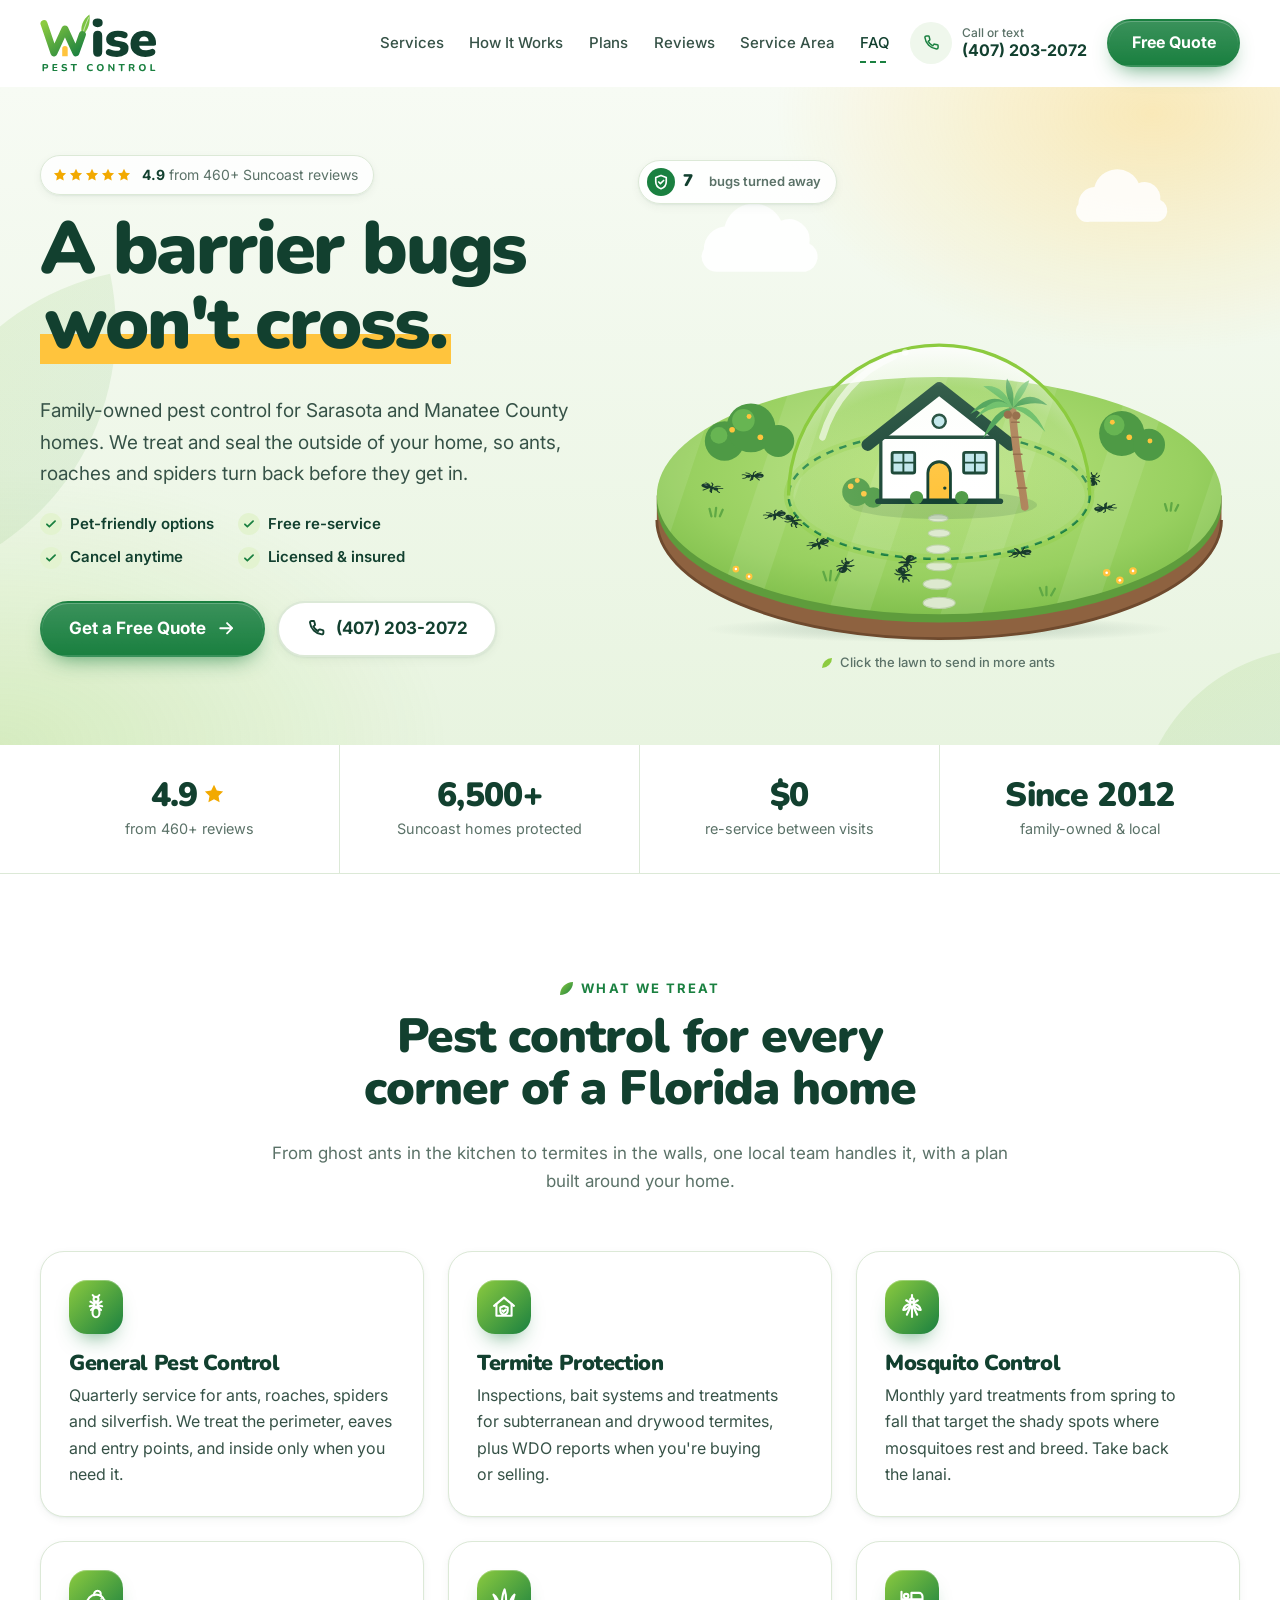
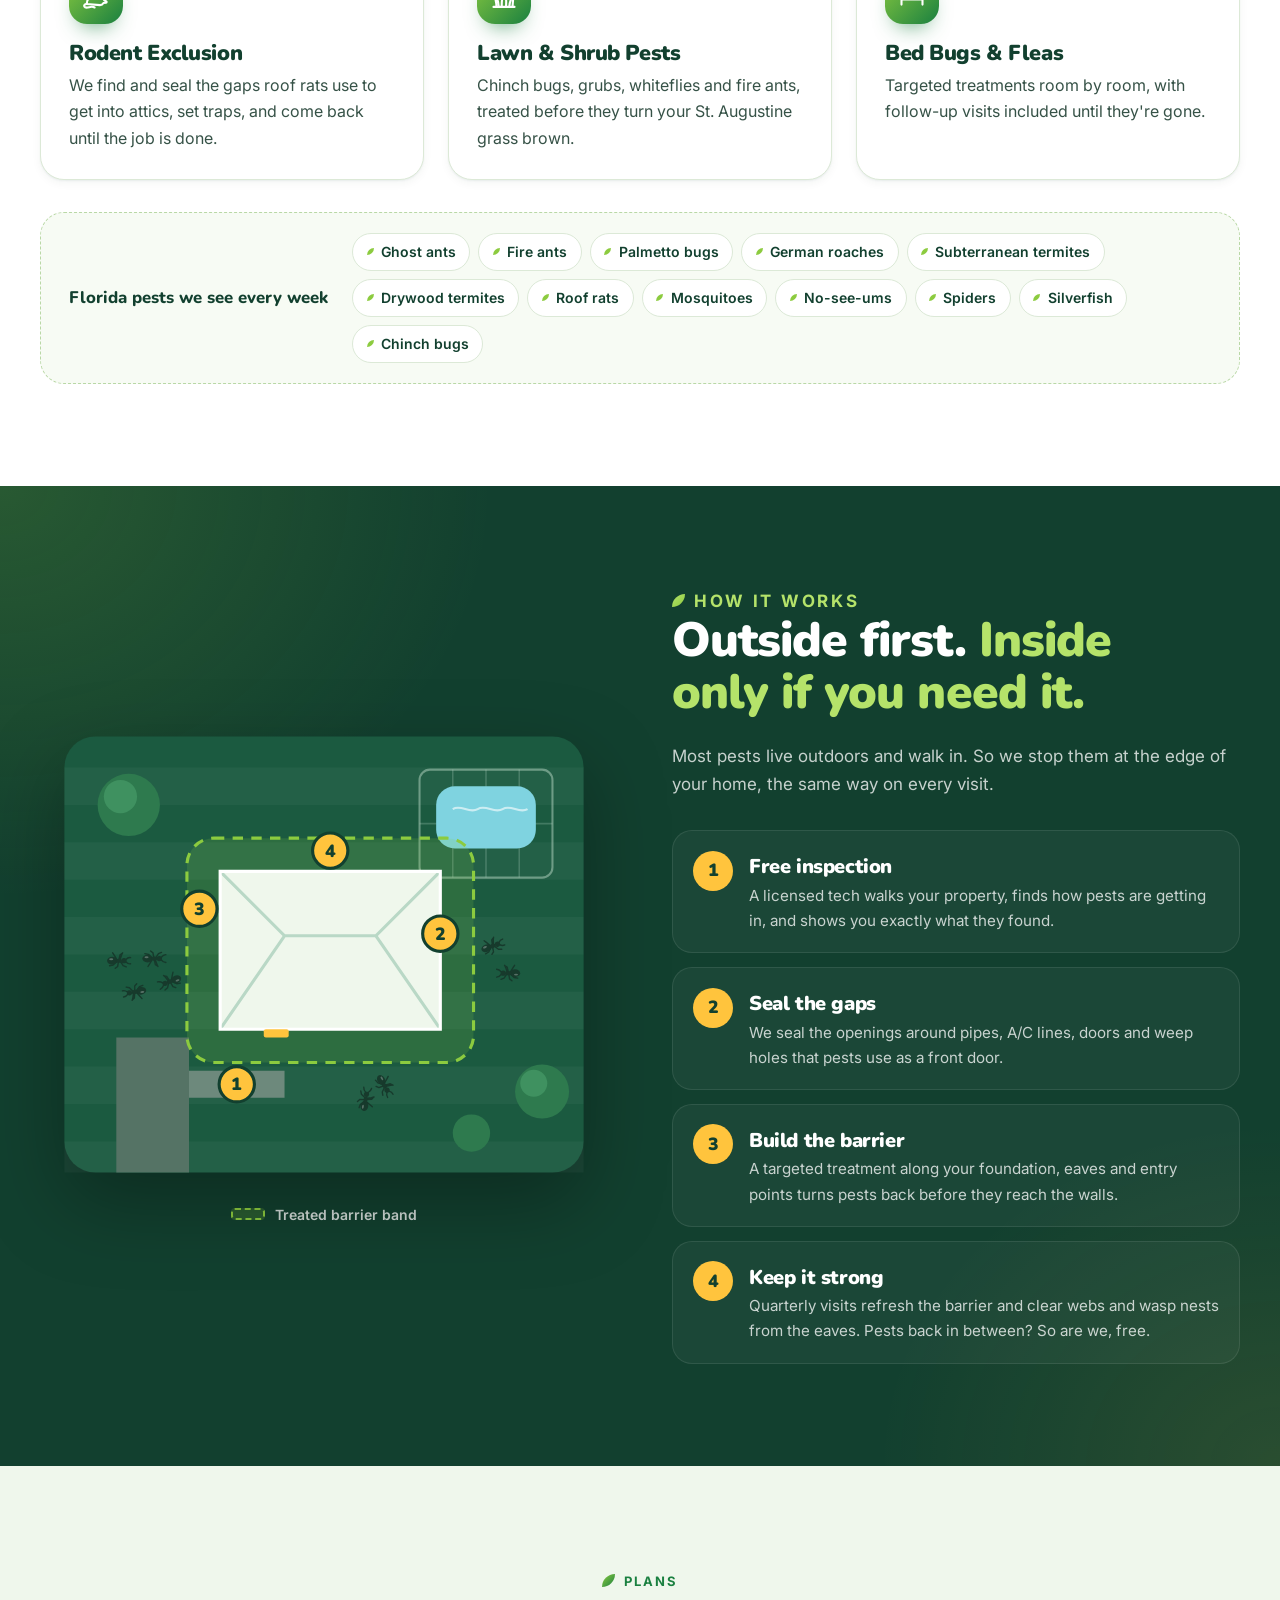
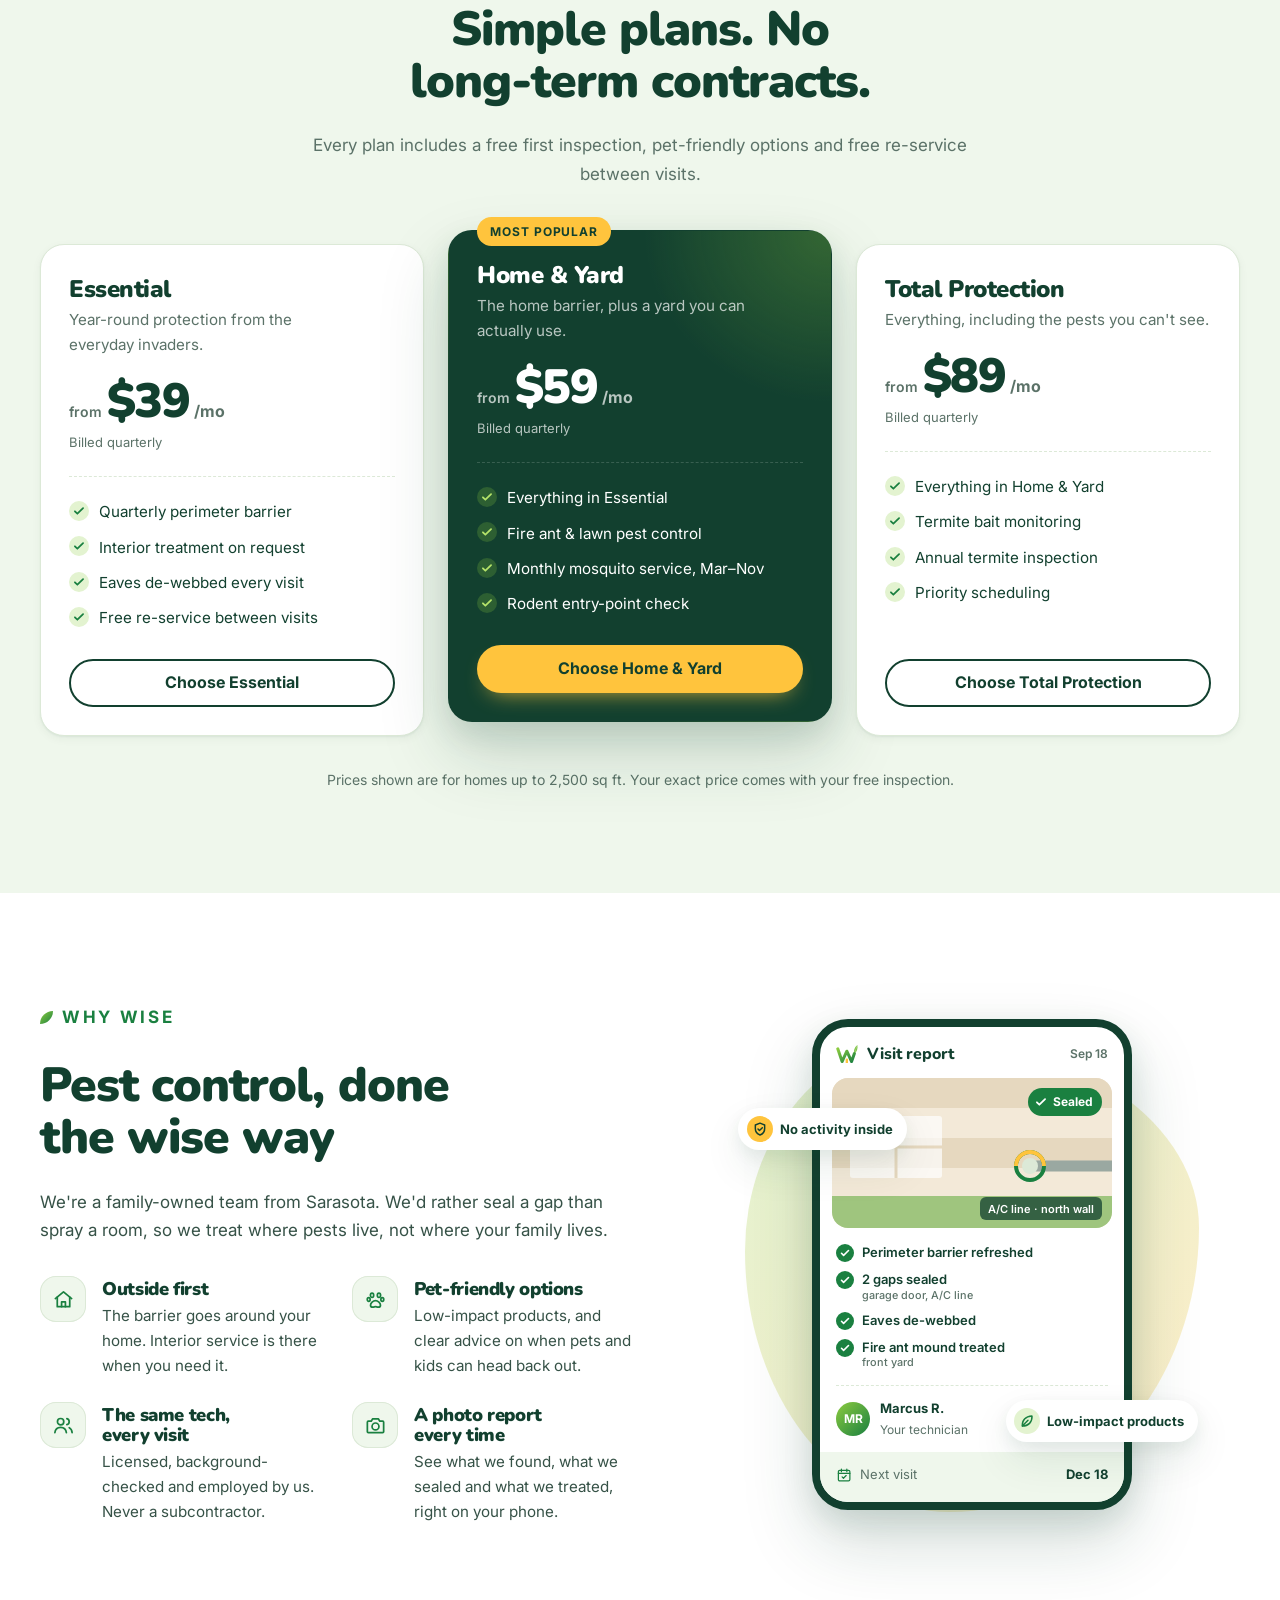
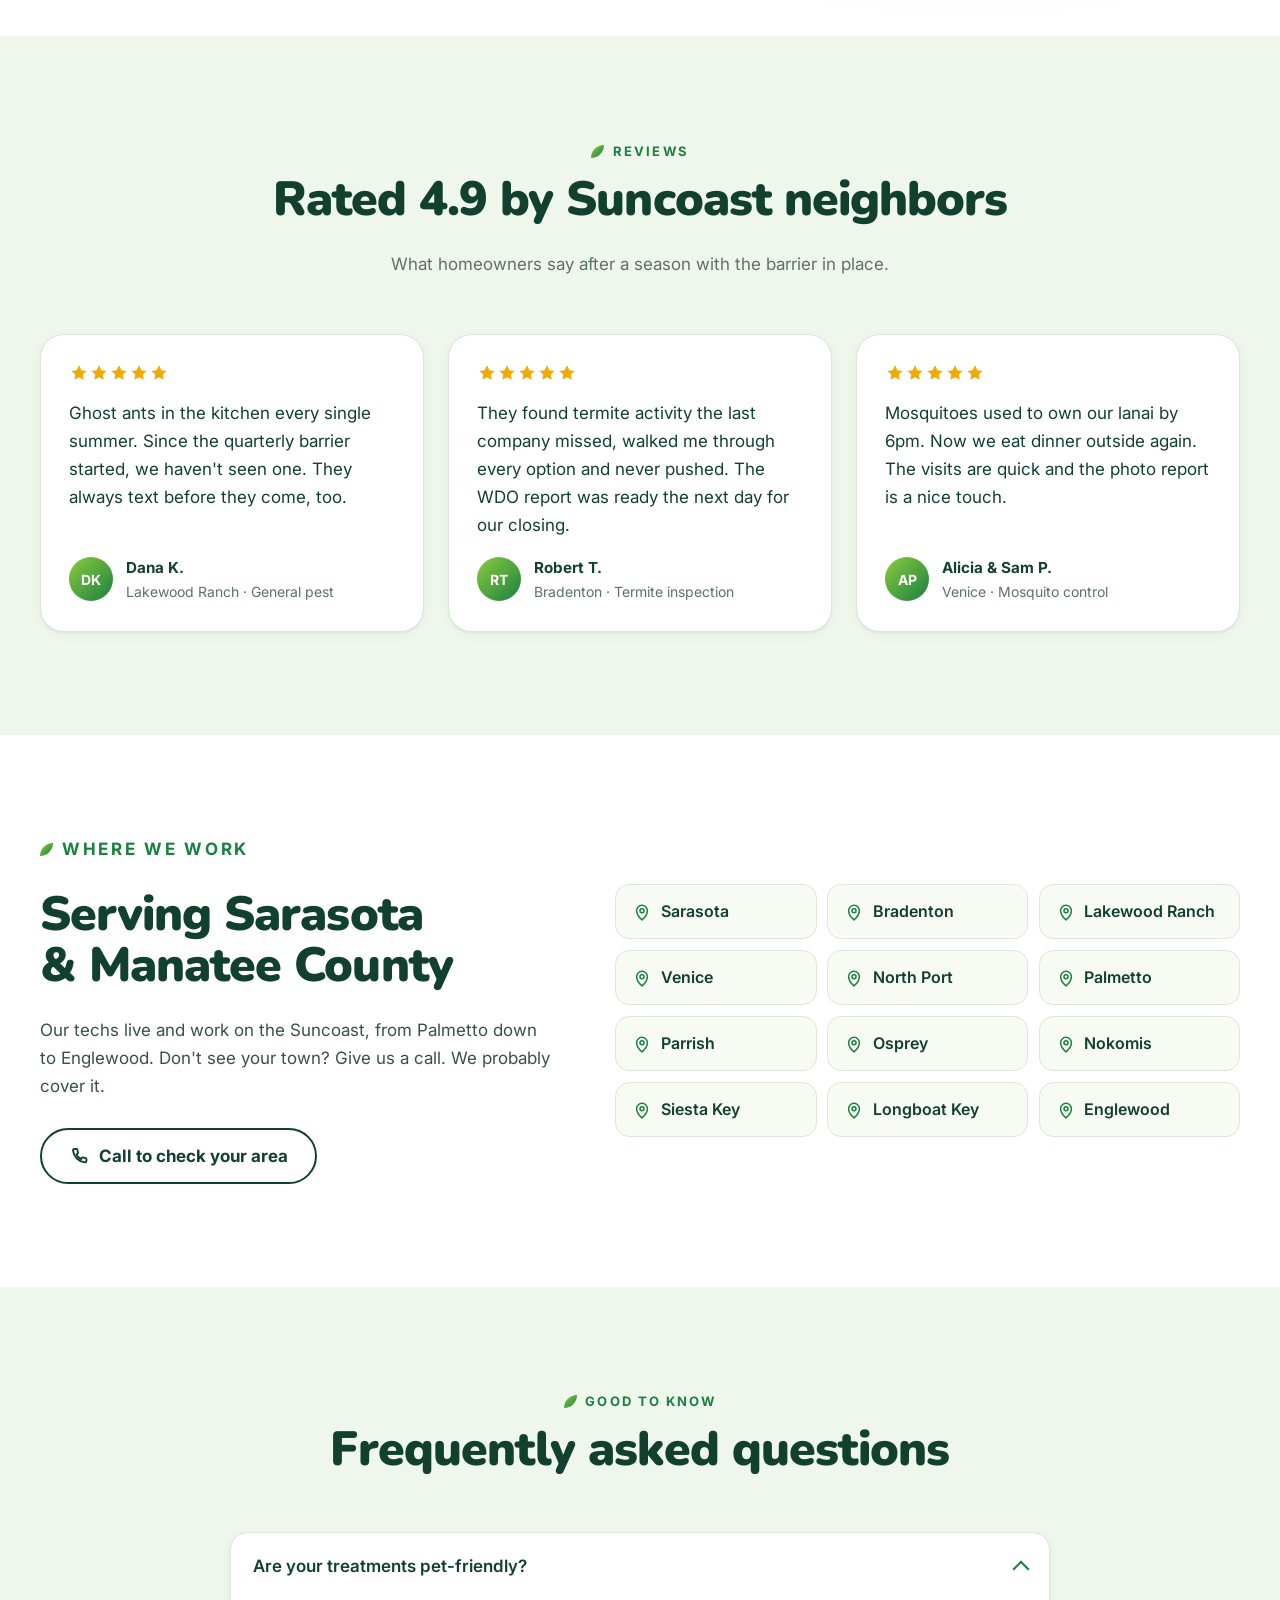
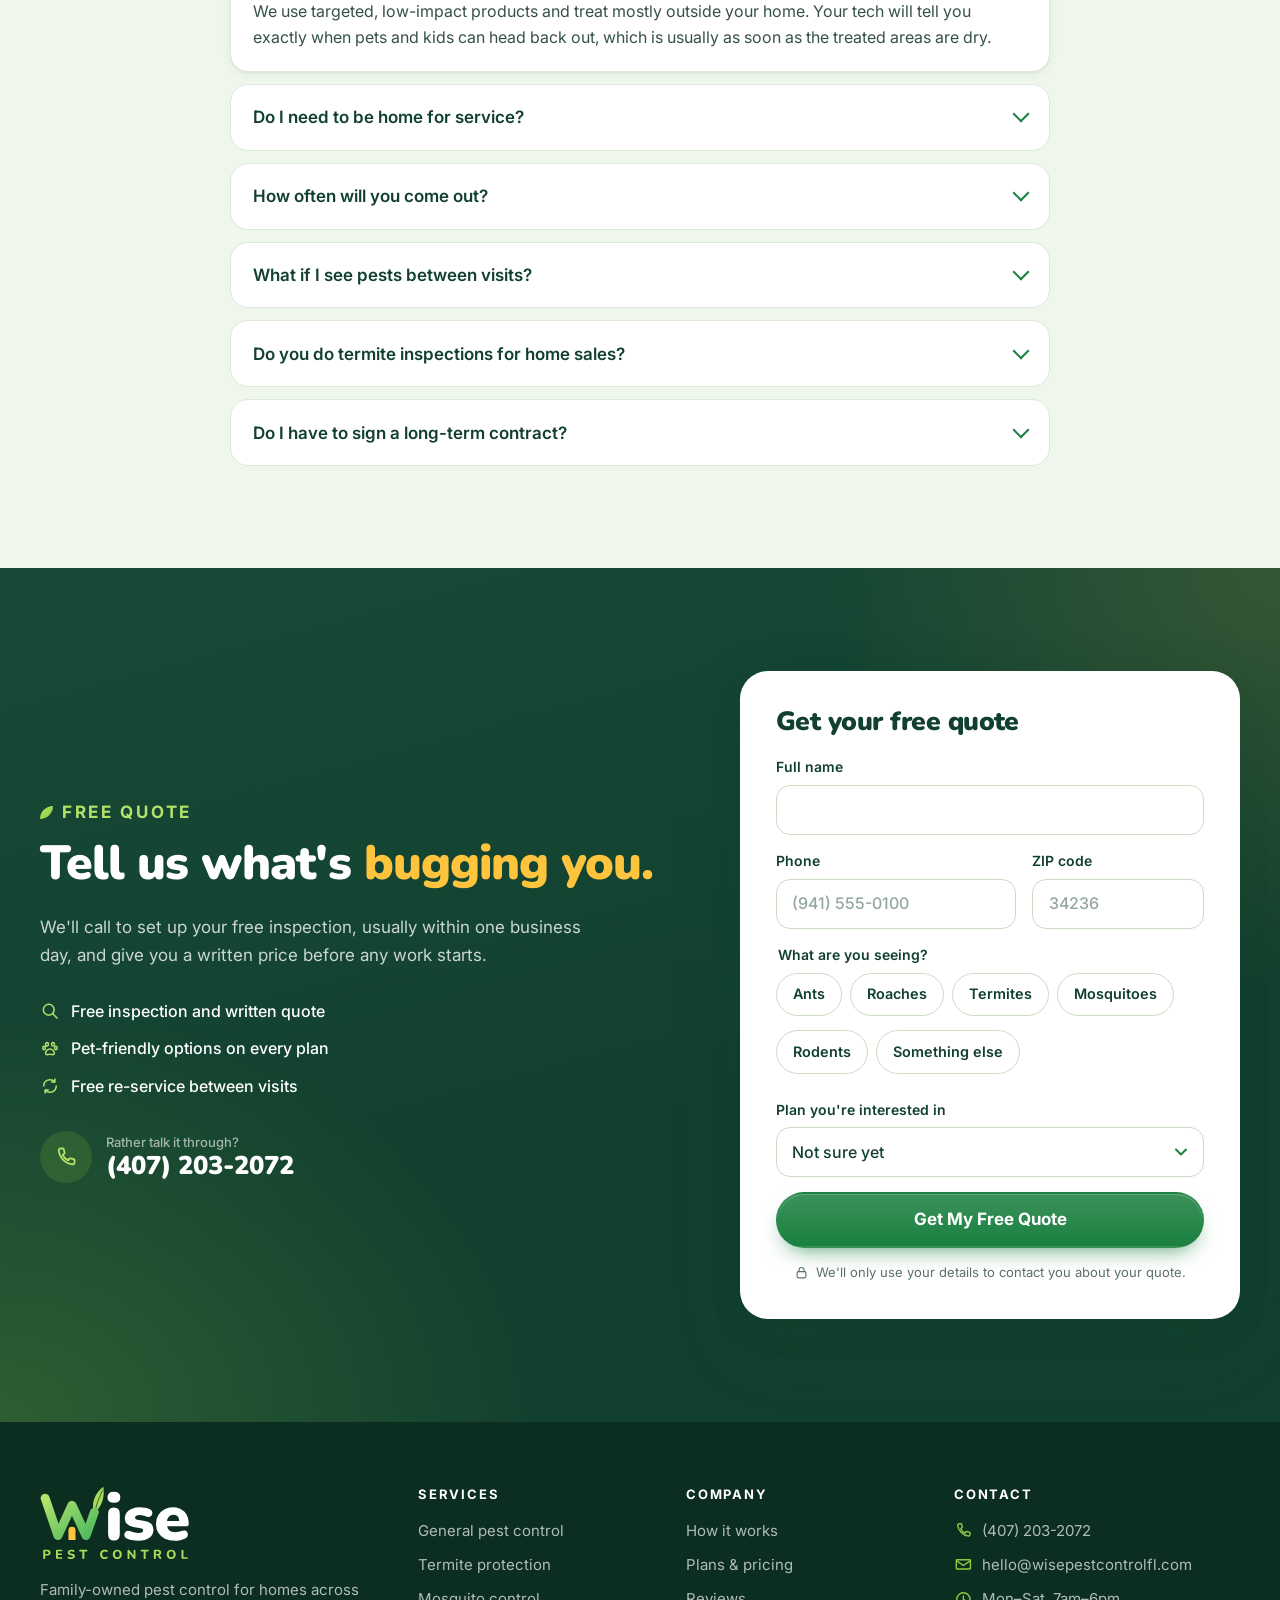
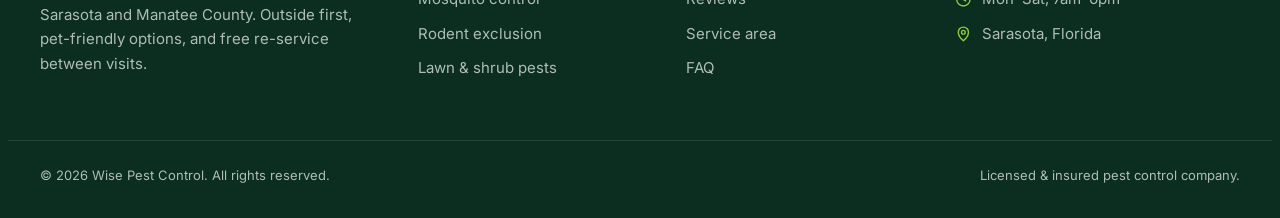
==== commit ca03951f: "Go live on wisepestcontrol.site with the real phone number - Phone is now (407) 203-2072 in the head" ====
--- a/index.html
+++ b/index.html
@@ -5,15 +5,15 @@
   <meta name="viewport" content="width=device-width, initial-scale=1">
   <title>Pest Control in Sarasota &amp; Bradenton, FL | Wise Pest Control</title>
   <meta name="description" content="Family-owned pest control for Sarasota and Manatee County homes. A perimeter barrier that keeps ants, roaches and spiders out, pet-friendly options, and free re-service between visits.">
-  <link rel="canonical" href="https://wisepestcontrolfl.com/">
+  <link rel="canonical" href="https://wisepestcontrol.site/">
   <meta name="theme-color" content="#12402F">
 
   <meta property="og:type" content="website">
   <meta property="og:site_name" content="Wise Pest Control">
   <meta property="og:title" content="Wise Pest Control | A barrier bugs won't cross">
   <meta property="og:description" content="Family-owned pest control for Sarasota and Manatee County. Pet-friendly options, free re-service, no long-term contracts.">
-  <meta property="og:url" content="https://wisepestcontrolfl.com/">
-  <meta property="og:image" content="https://wisepestcontrolfl.com/images/og-image.jpg">
+  <meta property="og:url" content="https://wisepestcontrol.site/">
+  <meta property="og:image" content="https://wisepestcontrol.site/images/og-image.jpg">
   <meta property="og:image:width" content="1200">
   <meta property="og:image:height" content="630">
   <meta name="twitter:card" content="summary_large_image">
@@ -33,10 +33,10 @@
     "@context": "https://schema.org",
     "@type": "LocalBusiness",
     "name": "Wise Pest Control",
-    "url": "https://wisepestcontrolfl.com/",
-    "logo": "https://wisepestcontrolfl.com/images/logo.svg",
-    "image": "https://wisepestcontrolfl.com/images/og-image.jpg",
-    "telephone": "+1-941-555-0136",
+    "url": "https://wisepestcontrol.site/",
+    "logo": "https://wisepestcontrol.site/images/logo.svg",
+    "image": "https://wisepestcontrol.site/images/og-image.jpg",
+    "telephone": "+1-407-203-2072",
     "email": "hello@wisepestcontrolfl.com",
     "priceRange": "$$",
     "address": { "@type": "PostalAddress", "addressLocality": "Sarasota", "addressRegion": "FL", "addressCountry": "US" },
@@ -103,14 +103,14 @@
       </ul>
       <div class="nav__cta">
         <a class="btn btn--primary btn--lg" href="#quote">Get a Free Quote</a>
-        <a class="btn btn--outline btn--lg" href="tel:+19415550136"><svg class="icon"><use href="#i-phone"/></svg>(941) 555-0136</a>
+        <a class="btn btn--outline btn--lg" href="tel:+14072032072"><svg class="icon"><use href="#i-phone"/></svg>(407) 203-2072</a>
       </div>
     </nav>
 
     <div class="header__actions">
-      <a class="header__phone" href="tel:+19415550136">
+      <a class="header__phone" href="tel:+14072032072">
         <span class="header__phone-icon"><svg class="icon"><use href="#i-phone"/></svg></span>
-        <span><small>Call or text</small>(941) 555-0136</span>
+        <span><small>Call or text</small>(407) 203-2072</span>
       </a>
       <a class="btn btn--primary header__cta" href="#quote">Free Quote</a>
       <button class="nav-toggle" type="button" aria-expanded="false" aria-controls="site-nav" aria-label="Open menu">
@@ -137,7 +137,7 @@
         </ul>
         <div class="hero__ctas">
           <a class="btn btn--primary btn--lg" href="#quote"><span><span class="xs-hide">Get a </span>Free Quote</span><svg class="icon xs-hide"><use href="#i-arrow"/></svg></a>
-          <a class="btn btn--white btn--lg" href="tel:+19415550136"><svg class="icon"><use href="#i-phone"/></svg><span class="xs-hide">(941) 555-0136</span><span class="xs-show">Call Now</span></a>
+          <a class="btn btn--white btn--lg" href="tel:+14072032072"><svg class="icon"><use href="#i-phone"/></svg><span class="xs-hide">(407) 203-2072</span><span class="xs-show">Call Now</span></a>
         </div>
       </div>
 
@@ -514,7 +514,7 @@
         <p class="eyebrow">Where we work</p>
         <h2>Serving Sarasota &amp; Manatee County</h2>
         <p>Our techs live and work on the Suncoast, from Palmetto down to Englewood. Don't see your town? Give us a call. We probably cover it.</p>
-        <a class="btn btn--outline btn--lg" href="tel:+19415550136"><svg class="icon"><use href="#i-phone"/></svg>Call to check your area</a>
+        <a class="btn btn--outline btn--lg" href="tel:+14072032072"><svg class="icon"><use href="#i-phone"/></svg>Call to check your area</a>
       </div>
       <ul class="areas__list" data-reveal style="--d:1">
         <li><svg class="icon"><use href="#i-pin"/></svg>Sarasota</li>
@@ -581,7 +581,7 @@
           <li><svg class="icon"><use href="#i-paw"/></svg>Pet-friendly options on every plan</li>
           <li><svg class="icon"><use href="#i-refresh"/></svg>Free re-service between visits</li>
         </ul>
-        <a class="quote__phone" href="tel:+19415550136"><svg class="icon"><use href="#i-phone"/></svg><span><small>Rather talk it through?</small>(941) 555-0136</span></a>
+        <a class="quote__phone" href="tel:+14072032072"><svg class="icon"><use href="#i-phone"/></svg><span><small>Rather talk it through?</small>(407) 203-2072</span></a>
       </div>
 
       <div class="quote__card" data-reveal style="--d:1">
@@ -669,7 +669,7 @@
     <div>
       <h3>Contact</h3>
       <ul class="footer__contact">
-        <li><svg class="icon"><use href="#i-phone"/></svg><a href="tel:+19415550136">(941) 555-0136</a></li>
+        <li><svg class="icon"><use href="#i-phone"/></svg><a href="tel:+14072032072">(407) 203-2072</a></li>
         <li><svg class="icon"><use href="#i-mail"/></svg><a href="mailto:hello@wisepestcontrolfl.com">hello@wisepestcontrolfl.com</a></li>
         <li><svg class="icon"><use href="#i-clock"/></svg><span>Mon–Sat, 7am–6pm</span></li>
         <li><svg class="icon"><use href="#i-pin"/></svg><span>Sarasota, Florida</span></li>
@@ -683,7 +683,7 @@
 </footer>
 
 <div class="mobile-bar">
-  <a class="btn btn--dark" href="tel:+19415550136"><svg class="icon"><use href="#i-phone"/></svg>Call now</a>
+  <a class="btn btn--dark" href="tel:+14072032072"><svg class="icon"><use href="#i-phone"/></svg>Call now</a>
   <a class="btn btn--primary" href="#quote">Free quote</a>
 </div>
 
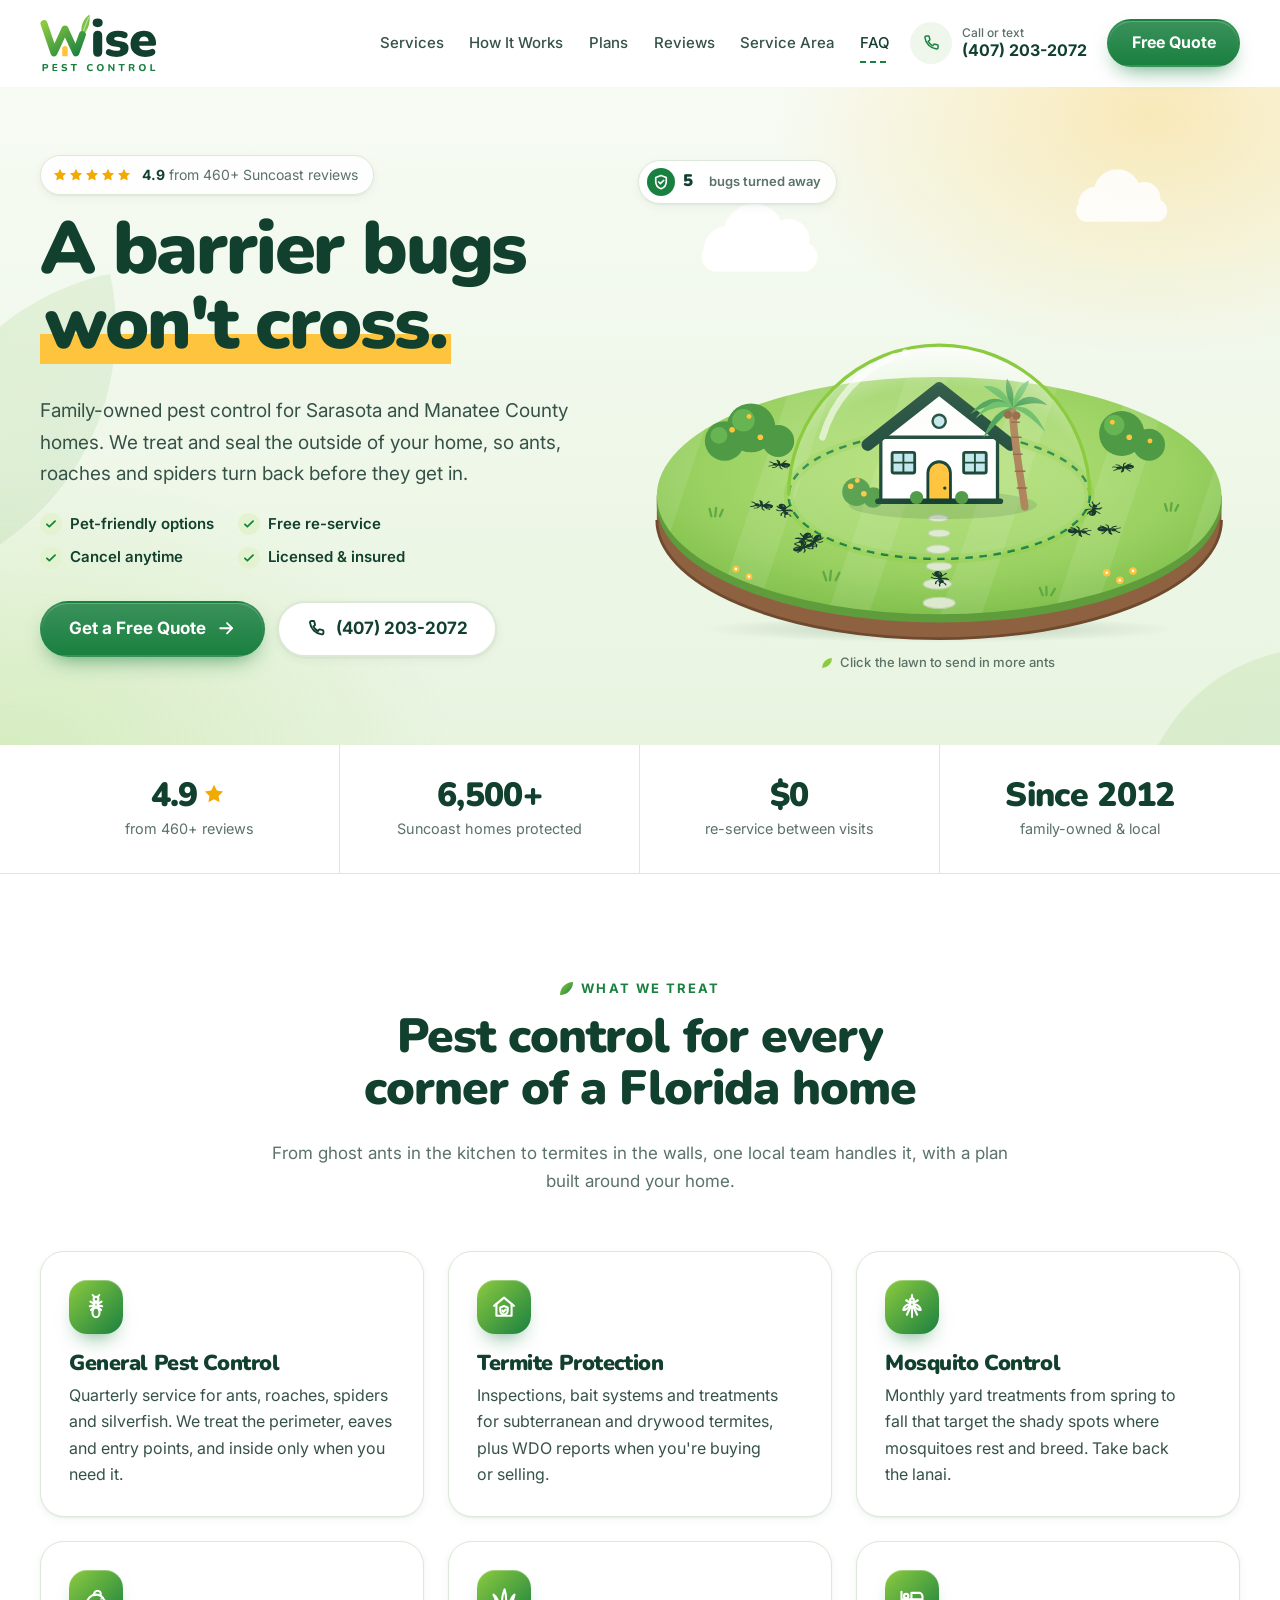
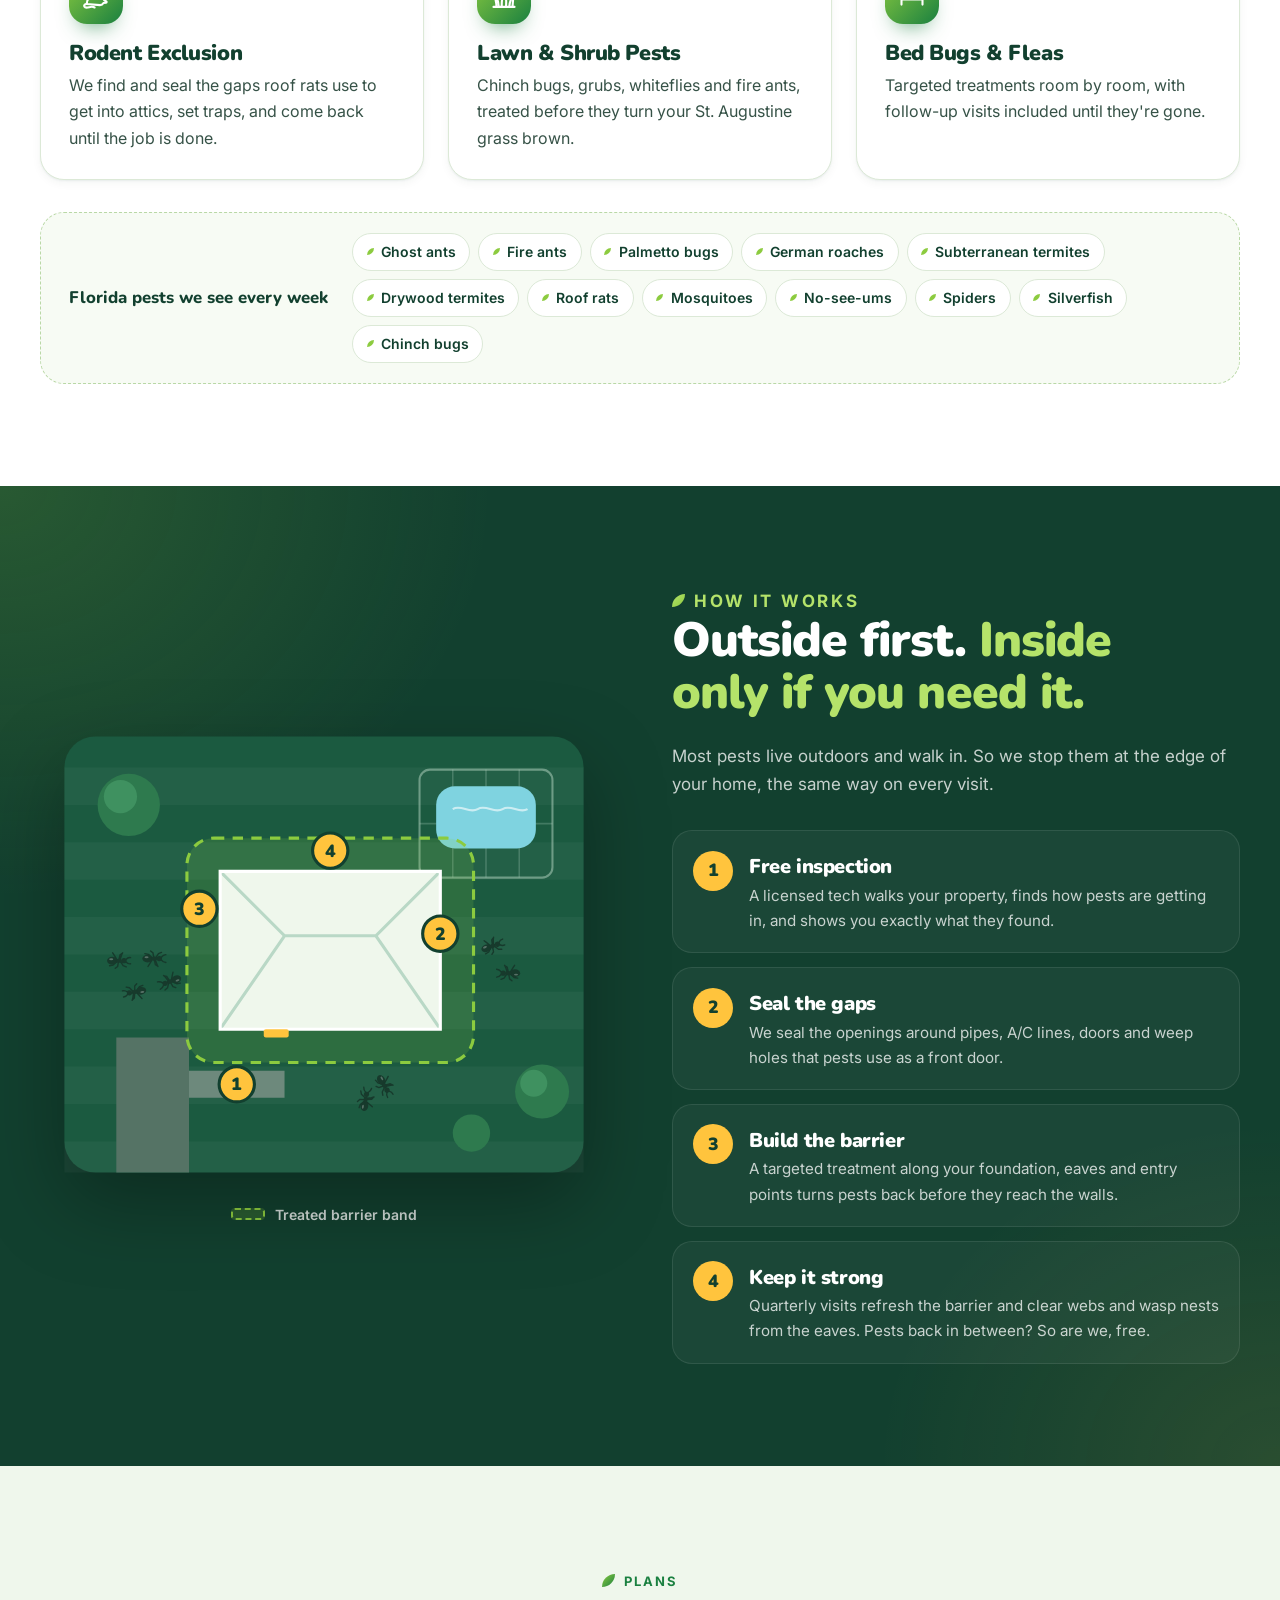
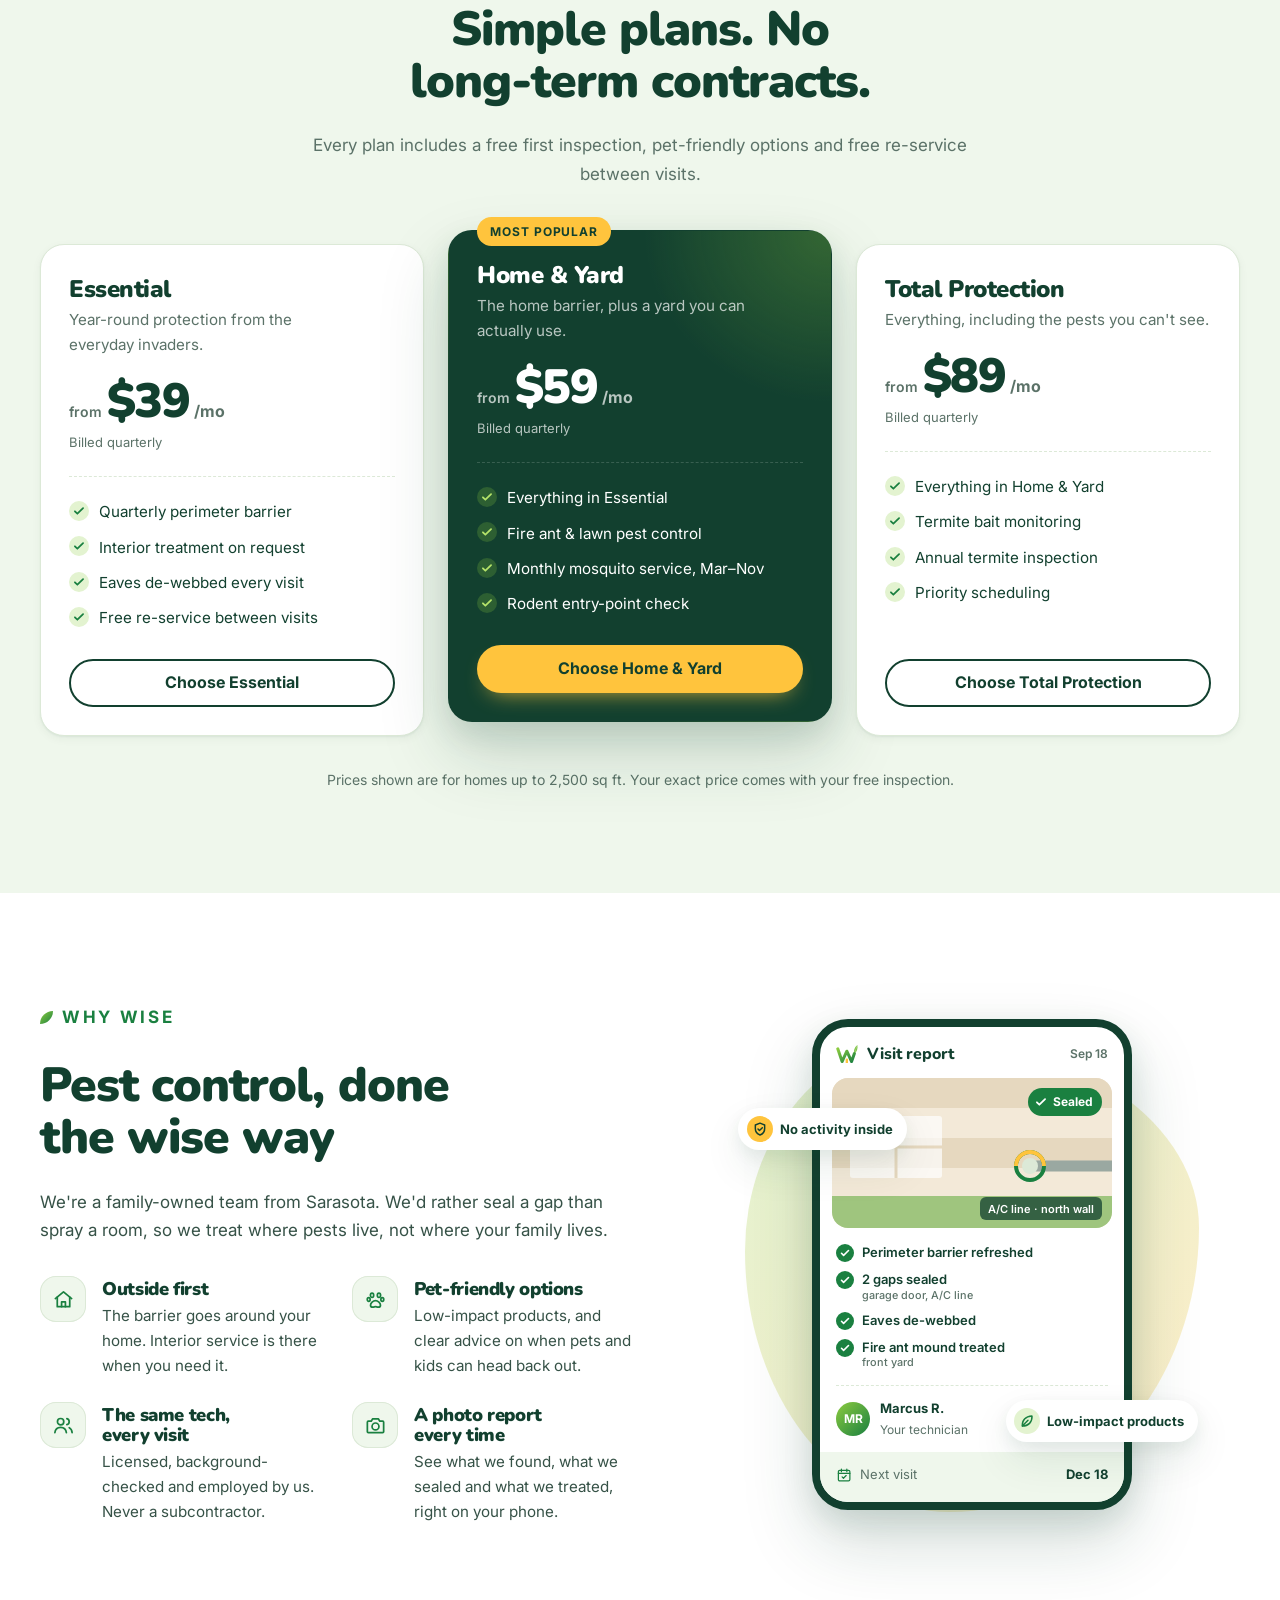
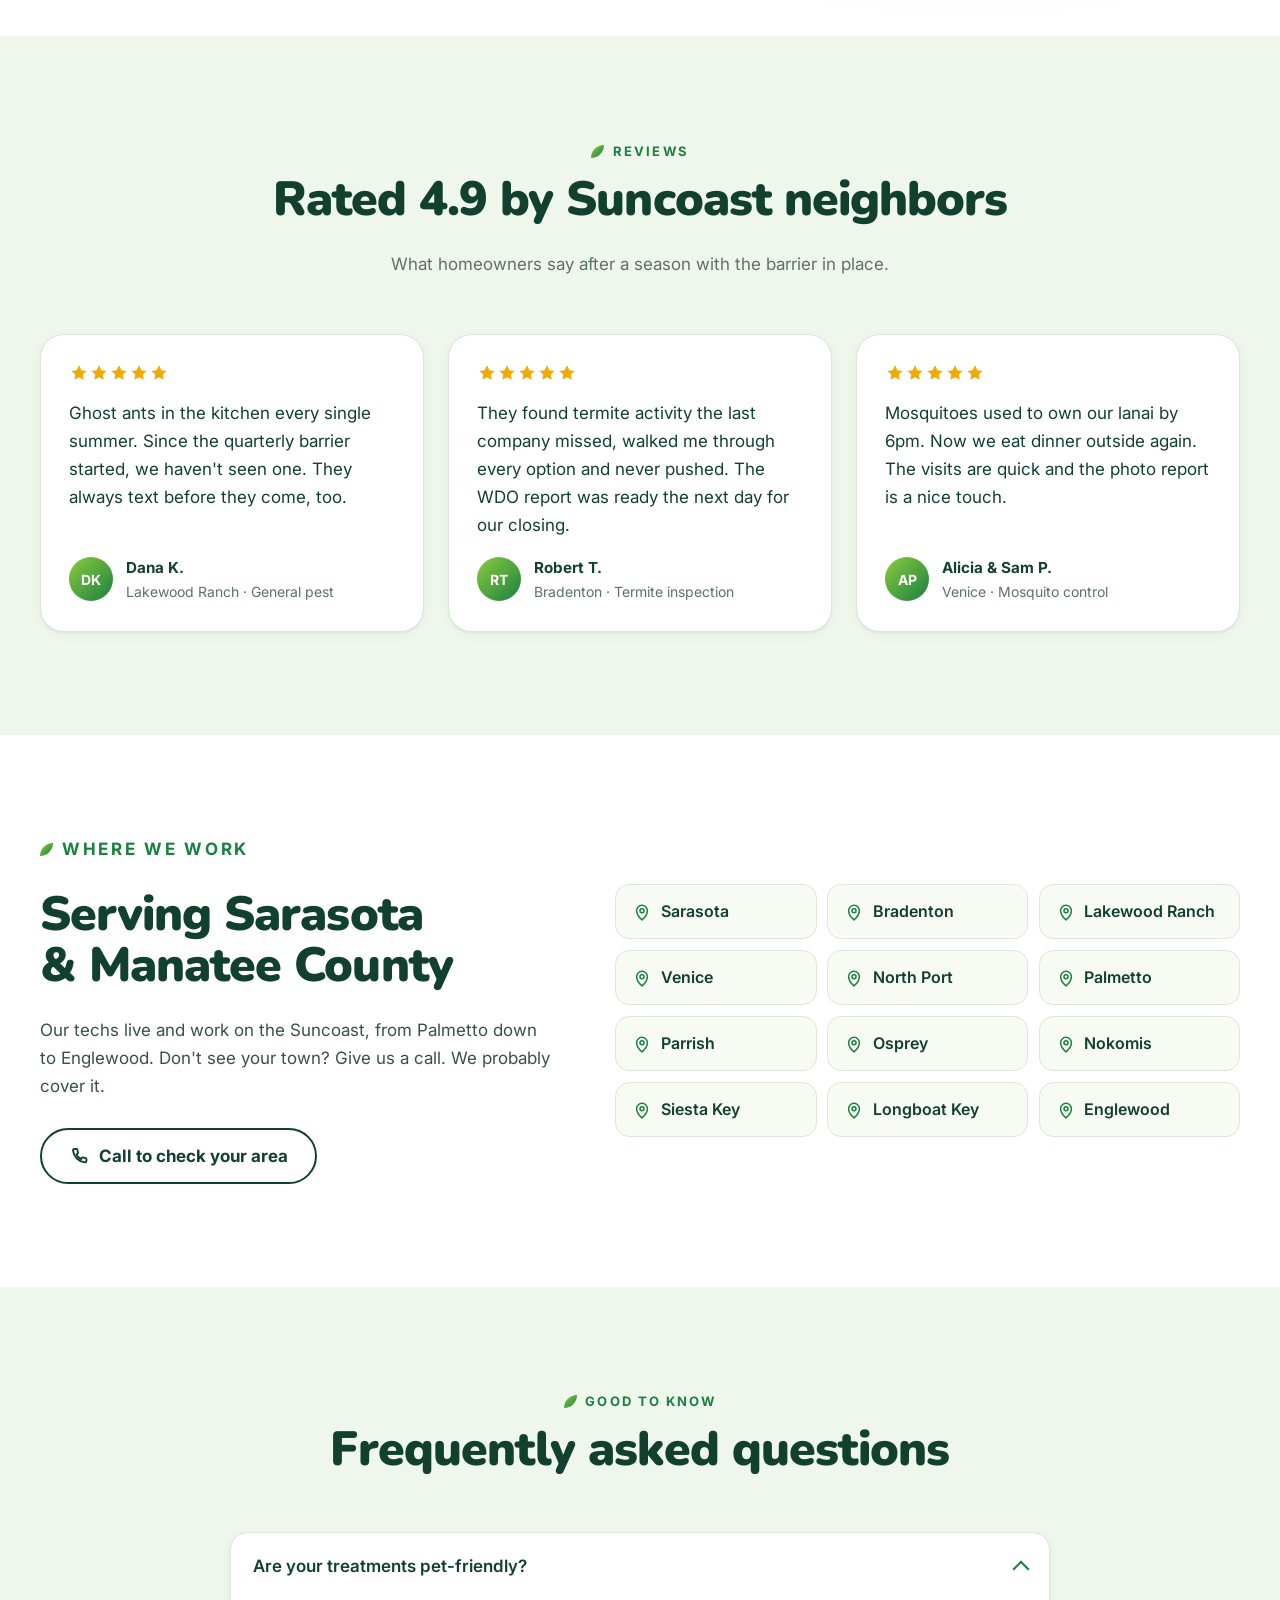
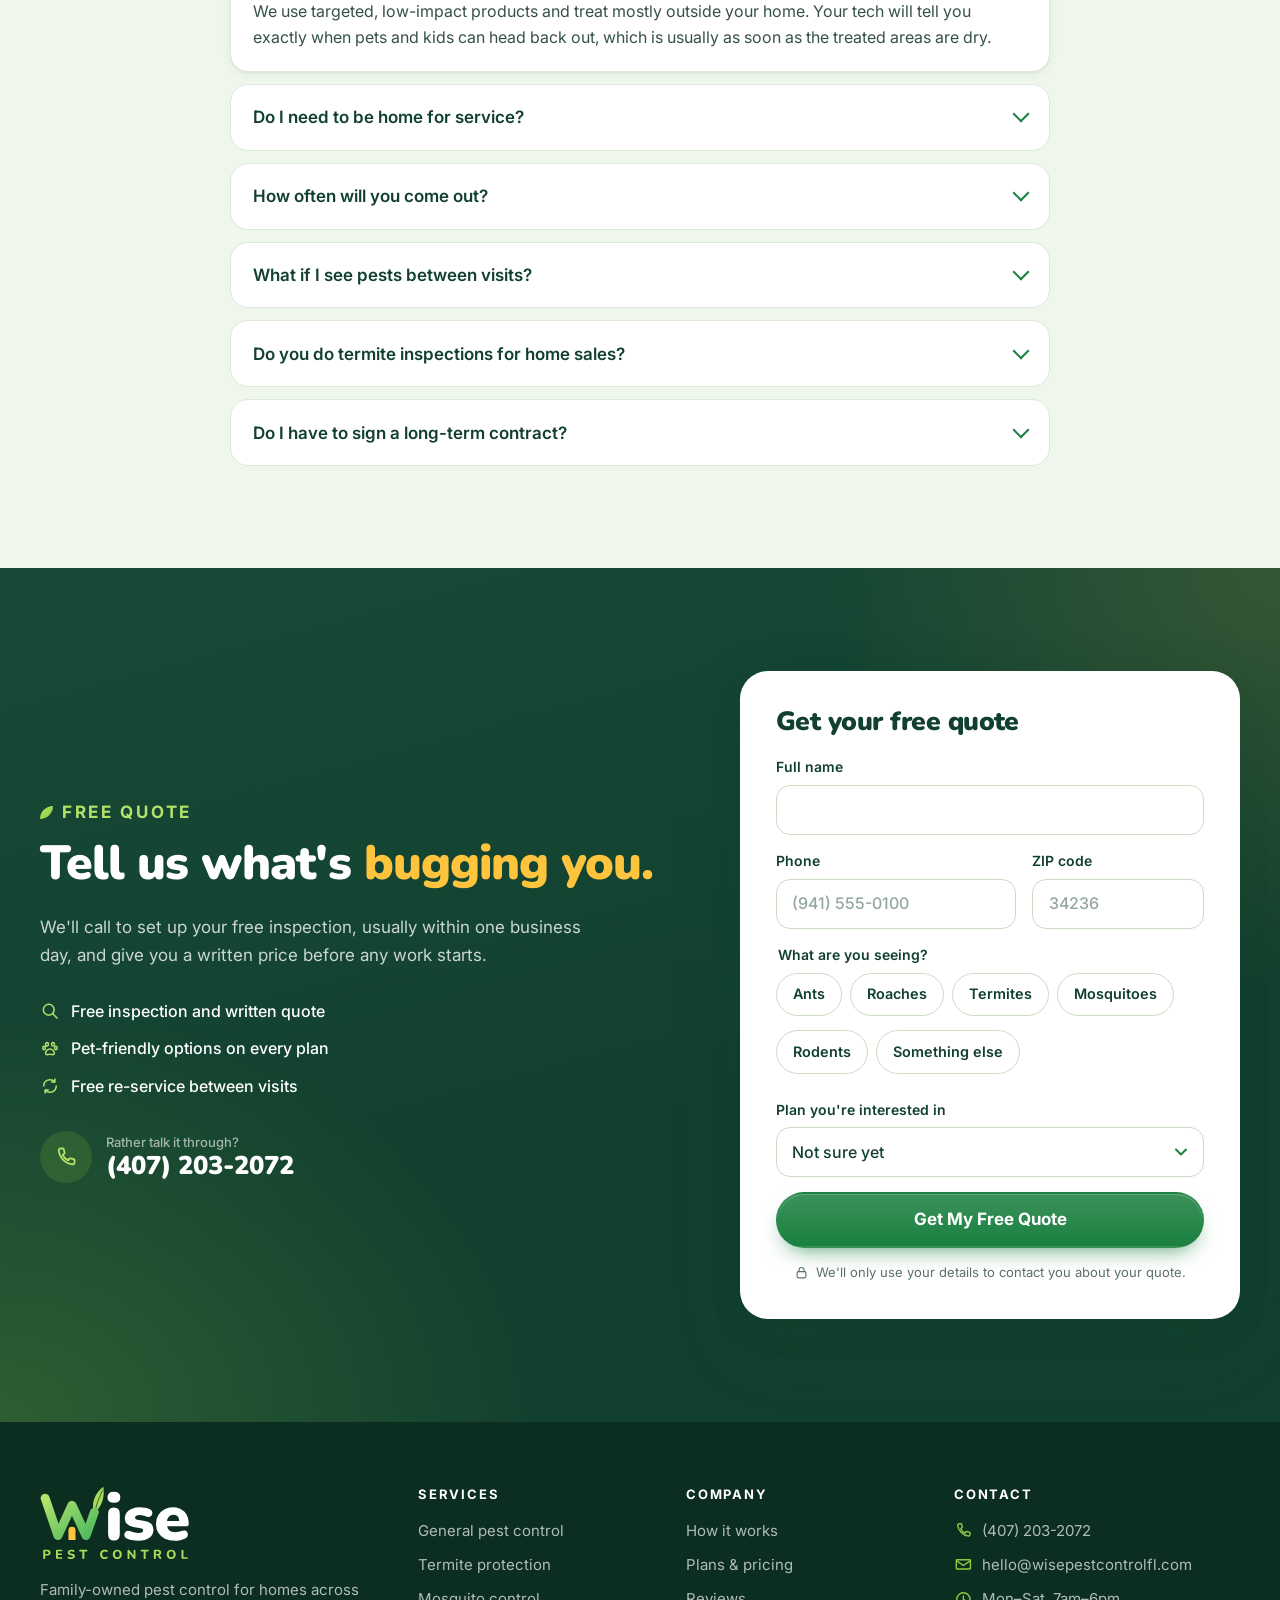
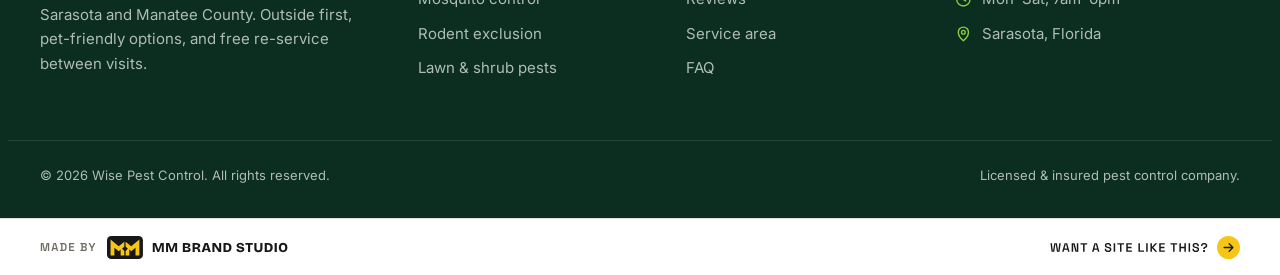
==== commit abeb18b5: "Add the MM Brand Studio credit banner under the footer The studio's own banner, copied from its part" ====
--- a/index.html
+++ b/index.html
@@ -682,6 +682,26 @@
   </div>
 </footer>
 
+<!-- Studio credit: "Made by MM Brand Studio", with a call to action on the right.
+     It goes under the footer of every site the studio builds. The logo and the
+     words are drawn as shapes, so it needs no fonts and no image files; its
+     styles are the "Studio credit" block in css/styles.css.
+     Two versions: mm-madeby--light for a site that is mostly white (used here),
+     mm-madeby--dark for one that is mostly dark. Only the class changes. -->
+<div class="mm-madeby mm-madeby--light">
+  <a class="mm-madeby__link" href="https://mmbrand.studio/" target="_blank" rel="noopener">
+    <span class="mm-madeby__text">Website made by MM Brand Studio. Want a site like this?</span>
+    <span class="mm-madeby__by">
+      <svg class="mm-madeby__lead" viewBox="0 -70 485.61 70" aria-hidden="true"><path d="M6.9 0L6.9 -70L29.4 -70L43 -8.1L44.7 -8.1L58.4 -70L80.8 -70L80.8 0L69.2 0L69.2 -61.3L67.5 -61.3L53.9 0L33.9 0L20.3 -61.3L18.6 -61.3L18.6 0ZM99.78 0L118.98 -70L139.88 -70L159.08 0L146.68 0L142.48 -16L116.38 -16L112.18 0ZM119.18 -27L139.68 -27L130.28 -62.5L128.58 -62.5ZM175.68 0L175.68 -10.6L185.08 -10.6L185.08 -59.4L175.68 -59.4L175.68 -70L204.18 -70Q218.18 -70 225.58 -62.9Q232.98 -55.8 232.98 -41.6L232.98 -28.4Q232.98 -14.2 225.58 -7.1Q218.18 0 204.18 0ZM197.08 -10.9L204.28 -10.9Q212.78 -10.9 216.88 -15.3Q220.98 -19.7 220.98 -28L220.98 -41.9Q220.98 -50.4 216.88 -54.75Q212.78 -59.1 204.28 -59.1L197.08 -59.1ZM254.51 0L254.51 -70L299.11 -70L299.11 -59.1L266.61 -59.1L266.61 -40.7L296.31 -40.7L296.31 -29.8L266.61 -29.8L266.61 -10.9L299.61 -10.9L299.61 0ZM353.3 0L353.3 -10.6L362.7 -10.6L362.7 -59.4L353.3 -59.4L353.3 -70L389.1 -70Q395.4 -70 400.15 -67.85Q404.9 -65.7 407.55 -61.75Q410.2 -57.8 410.2 -52.3L410.2 -51.4Q410.2 -46.6 408.4 -43.5Q406.6 -40.4 404.1 -38.7Q401.6 -37 399.3 -36.3L399.3 -34.6Q401.6 -34 404.25 -32.35Q406.9 -30.7 408.75 -27.55Q410.6 -24.4 410.6 -19.4L410.6 -18.4Q410.6 -12.7 407.85 -8.55Q405.1 -4.4 400.35 -2.2Q395.6 0 389.4 0ZM374.7 -10.9L388 -10.9Q392.8 -10.9 395.65 -13.25Q398.5 -15.6 398.5 -19.9L398.5 -20.8Q398.5 -25.1 395.7 -27.45Q392.9 -29.8 388 -29.8L374.7 -29.8ZM374.7 -40.7L387.9 -40.7Q392.5 -40.7 395.35 -43Q398.2 -45.3 398.2 -49.4L398.2 -50.4Q398.2 -54.5 395.35 -56.8Q392.5 -59.1 387.9 -59.1L374.7 -59.1ZM448.56 0L448.56 -24.7L424.46 -70L437.96 -70L453.76 -39.1L455.46 -39.1L471.26 -70L484.66 -70L460.56 -24.7L460.56 0Z"/></svg>
+      <svg class="mm-madeby__logo" viewBox="0 0 254.2 32.3" aria-hidden="true"><rect class="mm-madeby__chip" width="50.45" height="32.3" rx="6"/><path class="mm-madeby__mark" transform="translate(5 5) scale(.2247)" d="M0,0 L51,41.85 L86,13.13 L86,43.75 L72,57.25 L86,70.75 L86,99.25 L63,99.25 L63,62.86 L51,72.71 L24,50.55 L24,99.25 L0,99.25Z M180,99.25 L156,99.25 L156,50.55 L129,72.71 L117,62.86 L117,99.25 L94,99.25 L94,70.75 L108,57.25 L94,43.75 L94,13.13 L129,41.85 L180,0Z"/><path transform="translate(62.95 22.42) scale(.19)" d="M6.9 0L6.9 -66L31 -66L48.2 -18.5L48.7 -18.5L65.5 -66L88.5 -66L88.5 0L73.3 0L74.2 -49.6L73.1 -49.6L54 0L40.8 0L22.1 -49.6L21 -49.6L21.9 0ZM105.38 0L105.38 -66L129.48 -66L146.68 -18.5L147.18 -18.5L163.98 -66L186.98 -66L186.98 0L171.78 0L172.68 -49.6L171.58 -49.6L152.48 0L139.28 0L120.58 -49.6L119.48 -49.6L120.38 0ZM229.1 0L229.1 -66L257.6 -66Q263.8 -66 268.75 -64.95Q273.7 -63.9 277.2 -61.75Q280.7 -59.6 282.55 -56.25Q284.4 -52.9 284.4 -48.3Q284.4 -44.4 282.75 -41.5Q281.1 -38.6 277.6 -36.8Q274.1 -35 268.3 -34.4L268.3 -32.7Q277.9 -32.1 282.5 -28.1Q287.1 -24.1 287.1 -17.3Q287.1 -11.5 284 -7.7Q280.9 -3.9 274.9 -1.95Q268.9 0 260.1 0ZM244.5 -12.8L259.5 -12.8Q265.6 -12.8 268.5 -14.55Q271.4 -16.3 271.4 -20.1Q271.4 -24.3 267.9 -26.4Q264.4 -28.5 257.2 -28.5L244.5 -28.5ZM244.5 -38.3L255 -38.3Q262.1 -38.3 265.4 -40.25Q268.7 -42.2 268.7 -46.1Q268.7 -49.9 265.65 -51.65Q262.6 -53.4 256.4 -53.4L244.5 -53.4ZM301.3 0L301.3 -66L329.4 -66Q334.9 -66 339.4 -65.15Q343.9 -64.3 347.35 -62.65Q350.8 -61 353.2 -58.65Q355.6 -56.3 356.8 -53.25Q358 -50.2 358 -46.5Q358 -43 356.9 -40.2Q355.8 -37.4 353.55 -35.3Q351.3 -33.2 347.9 -31.9Q344.5 -30.6 340 -30L340 -28.5Q345.7 -27.9 348.85 -25.95Q352 -24 353.7 -20.8Q355.4 -17.6 356.7 -13.1L360.5 0L342.6 0L339.7 -12.1Q338.8 -16.1 337.25 -18.3Q335.7 -20.5 333.3 -21.35Q330.9 -22.2 327.3 -22.2L317.4 -22.2L317.4 0ZM317.4 -34.1L328.3 -34.1Q334.4 -34.1 337.8 -36.5Q341.2 -38.9 341.2 -44Q341.2 -49 338.1 -51.4Q335 -53.8 328.7 -53.8L317.4 -53.8ZM368.03 0L390.43 -66L414.03 -66L436.43 0L418.83 0L403.03 -53.4L401.43 -53.4L385.63 0ZM381.33 -12.4L381.33 -23.2L425.53 -23.2L425.53 -12.4ZM447.7 0L447.7 -66L468.6 -66L496.9 -21.7L498.1 -21.7L497.1 -66L512.8 -66L512.8 0L493.9 0L463.6 -46.8L462.5 -46.8L463.4 0ZM537.16 0L537.16 -13L556.26 -13Q561.46 -13 564.96 -15.2Q568.46 -17.4 570.21 -21.8Q571.96 -26.2 571.96 -32.8Q571.96 -38.1 570.86 -41.9Q569.76 -45.7 567.61 -48.15Q565.46 -50.6 562.11 -51.8Q558.76 -53 554.26 -53L537.16 -53L537.16 -66L553.66 -66Q565.96 -66 573.76 -62.1Q581.56 -58.2 585.16 -50.95Q588.76 -43.7 588.76 -33.6Q588.76 -25.8 586.91 -20.1Q585.06 -14.4 581.86 -10.55Q578.66 -6.7 574.51 -4.35Q570.36 -2 565.81 -1Q561.26 0 556.76 0ZM529.66 0L529.66 -66L545.76 -66L545.76 0ZM654.61 1.4Q648.21 1.4 643.01 0.2Q637.81 -1 634.01 -3.45Q630.21 -5.9 628.01 -9.7Q625.81 -13.5 625.41 -18.5L639.51 -23.2Q639.81 -19 641.91 -16.2Q644.01 -13.4 647.56 -12.05Q651.11 -10.7 655.51 -10.7Q659.71 -10.7 662.56 -11.75Q665.41 -12.8 666.86 -14.45Q668.31 -16.1 668.31 -18Q668.31 -20.2 666.41 -21.65Q664.51 -23.1 661.21 -24.15Q657.91 -25.2 653.51 -26.2Q648.51 -27.4 643.71 -28.8Q638.91 -30.2 635.01 -32.45Q631.11 -34.7 628.86 -38.25Q626.61 -41.8 626.61 -47.2Q626.61 -53.3 629.71 -57.8Q632.81 -62.3 638.81 -64.85Q644.81 -67.4 653.61 -67.4Q662.31 -67.4 668.41 -64.9Q674.51 -62.4 677.81 -57.95Q681.11 -53.5 681.41 -47.6L667.01 -43.5Q667.01 -46.4 666.06 -48.6Q665.11 -50.8 663.41 -52.25Q661.71 -53.7 659.21 -54.45Q656.71 -55.2 653.51 -55.2Q649.71 -55.2 647.06 -54.3Q644.41 -53.4 643.11 -51.95Q641.81 -50.5 641.81 -48.6Q641.81 -46.2 643.86 -44.65Q645.91 -43.1 649.46 -42.05Q653.01 -41 657.31 -40Q661.61 -39.1 666.21 -37.75Q670.81 -36.4 674.81 -34.2Q678.81 -32 681.26 -28.25Q683.71 -24.5 683.71 -18.8Q683.71 -12.7 680.46 -8.15Q677.21 -3.6 670.71 -1.1Q664.21 1.4 654.61 1.4ZM710.9 0L710.9 -66L727.1 -66L727.1 0ZM691.7 -52.6L691.7 -66L746.5 -66L746.5 -52.6ZM787.85 1.4Q781.55 1.4 776.65 0.15Q771.75 -1.1 768.15 -3.5Q764.55 -5.9 762.2 -9.3Q759.85 -12.7 758.7 -16.95Q757.55 -21.2 757.55 -26.2L757.55 -66L773.75 -66L773.75 -26.7Q773.75 -21.9 775.25 -18.8Q776.75 -15.7 779.85 -14.25Q782.95 -12.8 787.75 -12.8Q792.55 -12.8 795.65 -14.25Q798.75 -15.7 800.25 -18.8Q801.75 -21.9 801.75 -26.7L801.75 -66L817.85 -66L817.85 -26.2Q817.85 -13.1 810.4 -5.85Q802.95 1.4 787.85 1.4ZM841.79 0L841.79 -13L860.89 -13Q866.09 -13 869.59 -15.2Q873.09 -17.4 874.84 -21.8Q876.59 -26.2 876.59 -32.8Q876.59 -38.1 875.49 -41.9Q874.39 -45.7 872.24 -48.15Q870.09 -50.6 866.74 -51.8Q863.39 -53 858.89 -53L841.79 -53L841.79 -66L858.29 -66Q870.59 -66 878.39 -62.1Q886.19 -58.2 889.79 -50.95Q893.39 -43.7 893.39 -33.6Q893.39 -25.8 891.54 -20.1Q889.69 -14.4 886.49 -10.55Q883.29 -6.7 879.14 -4.35Q874.99 -2 870.44 -1Q865.89 0 861.39 0ZM834.29 0L834.29 -66L850.39 -66L850.39 0ZM907.59 0L907.59 -66L923.99 -66L923.99 0ZM969.95 1.4Q962.75 1.4 956.95 -0.8Q951.15 -3 947 -7.3Q942.85 -11.6 940.65 -17.95Q938.45 -24.3 938.45 -32.7Q938.45 -44.5 942.6 -52.15Q946.75 -59.8 954.05 -63.6Q961.35 -67.4 970.55 -67.4Q977.65 -67.4 983.45 -65.2Q989.25 -63 993.4 -58.7Q997.55 -54.4 999.8 -47.95Q1002.05 -41.5 1002.05 -33.1Q1002.05 -24.4 999.7 -17.95Q997.35 -11.5 993.1 -7.2Q988.85 -2.9 982.95 -0.75Q977.05 1.4 969.95 1.4ZM970.45 -11.2Q975.35 -11.2 978.7 -13.65Q982.05 -16.1 983.8 -20.75Q985.55 -25.4 985.55 -32.1Q985.55 -39.2 983.75 -44.15Q981.95 -49.1 978.5 -51.65Q975.05 -54.2 970.05 -54.2Q965.25 -54.2 961.9 -51.75Q958.55 -49.3 956.75 -44.55Q954.95 -39.8 954.95 -32.9Q954.95 -27.7 956 -23.65Q957.05 -19.6 958.95 -16.85Q960.85 -14.1 963.8 -12.65Q966.75 -11.2 970.45 -11.2Z"/></svg>
+    </span>
+    <span class="mm-madeby__ask">
+      <svg class="mm-madeby__cta" viewBox="0 -71 1262.49 72" aria-hidden="true"><path d="M12.9 0L3.2 -70L15.1 -70L22.7 -8.3L24.4 -8.3L34.2 -70L55.1 -70L64.9 -8.3L66.6 -8.3L74.1 -70L86.1 -70L76.3 0L55.4 0L45.5 -62.9L43.8 -62.9L33.8 0ZM97.25 0L116.45 -70L137.35 -70L156.55 0L144.15 0L139.95 -16L113.85 -16L109.65 0ZM116.65 -27L137.15 -27L127.75 -62.5L126.05 -62.5ZM173.44 0L173.44 -70L196.44 -70L212.94 -8.1L214.54 -8.1L214.54 -70L226.44 -70L226.44 0L203.54 0L187.04 -61.9L185.34 -61.9L185.34 0ZM264.79 0L264.79 -59.1L243.89 -59.1L243.89 -70L297.69 -70L297.69 -59.1L276.79 -59.1L276.79 0ZM336.23 0L355.43 -70L376.33 -70L395.53 0L383.13 0L378.93 -16L352.83 -16L348.63 0ZM355.63 -27L376.13 -27L366.73 -62.5L365.03 -62.5ZM464.86 1.4Q456.86 1.4 450.71 -1.45Q444.56 -4.3 441.06 -9.7Q437.56 -15.1 437.56 -22.9L437.56 -25.5L449.46 -25.5L449.46 -22.9Q449.46 -16 453.66 -12.6Q457.86 -9.2 464.86 -9.2Q471.96 -9.2 475.56 -12.1Q479.16 -15 479.16 -19.6Q479.16 -22.7 477.46 -24.65Q475.76 -26.6 472.51 -27.8Q469.26 -29 464.66 -30.1L461.66 -30.7Q454.76 -32.3 449.71 -34.75Q444.66 -37.2 441.96 -41.1Q439.26 -45 439.26 -51.3Q439.26 -57.6 442.26 -62.1Q445.26 -66.6 450.76 -69Q456.26 -71.4 463.66 -71.4Q471.06 -71.4 476.86 -68.9Q482.66 -66.4 486.01 -61.4Q489.36 -56.4 489.36 -48.9L489.36 -45.6L477.46 -45.6L477.46 -48.9Q477.46 -53.2 475.76 -55.8Q474.06 -58.4 470.96 -59.6Q467.86 -60.8 463.66 -60.8Q457.46 -60.8 454.26 -58.4Q451.06 -56 451.06 -51.6Q451.06 -48.8 452.51 -46.85Q453.96 -44.9 456.81 -43.65Q459.66 -42.4 463.96 -41.5L466.96 -40.8Q474.16 -39.2 479.56 -36.75Q484.96 -34.3 488.01 -30.3Q491.06 -26.3 491.06 -19.9Q491.06 -13.6 487.81 -8.8Q484.56 -4 478.71 -1.3Q472.86 1.4 464.86 1.4ZM509.53 0L509.53 -70L521.63 -70L521.63 0ZM559.94 0L559.94 -59.1L539.04 -59.1L539.04 -70L592.84 -70L592.84 -59.1L571.94 -59.1L571.94 0ZM610.24 0L610.24 -70L654.84 -70L654.84 -59.1L622.34 -59.1L622.34 -40.7L652.04 -40.7L652.04 -29.8L622.34 -29.8L622.34 -10.9L655.34 -10.9L655.34 0ZM707.34 0L707.34 -70L719.44 -70L719.44 -10.9L752.24 -10.9L752.24 0ZM769.63 0L769.63 -70L781.73 -70L781.73 0ZM803.54 0L803.54 -70L815.64 -70L815.64 -41.5L817.34 -41.5L841.74 -70L857.24 -70L826.74 -35.5L858.24 0L842.34 0L817.34 -29.1L815.64 -29.1L815.64 0ZM873.76 0L873.76 -70L918.36 -70L918.36 -59.1L885.86 -59.1L885.86 -40.7L915.56 -40.7L915.56 -29.8L885.86 -29.8L885.86 -10.9L918.86 -10.9L918.86 0ZM984.95 0L984.95 -59.1L964.05 -59.1L964.05 -70L1017.85 -70L1017.85 -59.1L996.95 -59.1L996.95 0ZM1035.25 0L1035.25 -70L1047.35 -70L1047.35 -40.6L1074.95 -40.6L1074.95 -70L1087.05 -70L1087.05 0L1074.95 0L1074.95 -29.6L1047.35 -29.6L1047.35 0ZM1108.85 0L1108.85 -70L1120.95 -70L1120.95 0ZM1166.86 1.4Q1158.86 1.4 1152.71 -1.45Q1146.56 -4.3 1143.06 -9.7Q1139.56 -15.1 1139.56 -22.9L1139.56 -25.5L1151.46 -25.5L1151.46 -22.9Q1151.46 -16 1155.66 -12.6Q1159.86 -9.2 1166.86 -9.2Q1173.96 -9.2 1177.56 -12.1Q1181.16 -15 1181.16 -19.6Q1181.16 -22.7 1179.46 -24.65Q1177.76 -26.6 1174.51 -27.8Q1171.26 -29 1166.66 -30.1L1163.66 -30.7Q1156.76 -32.3 1151.71 -34.75Q1146.66 -37.2 1143.96 -41.1Q1141.26 -45 1141.26 -51.3Q1141.26 -57.6 1144.26 -62.1Q1147.26 -66.6 1152.76 -69Q1158.26 -71.4 1165.66 -71.4Q1173.06 -71.4 1178.86 -68.9Q1184.66 -66.4 1188.01 -61.4Q1191.36 -56.4 1191.36 -48.9L1191.36 -45.6L1179.46 -45.6L1179.46 -48.9Q1179.46 -53.2 1177.76 -55.8Q1176.06 -58.4 1172.96 -59.6Q1169.86 -60.8 1165.66 -60.8Q1159.46 -60.8 1156.26 -58.4Q1153.06 -56 1153.06 -51.6Q1153.06 -48.8 1154.51 -46.85Q1155.96 -44.9 1158.81 -43.65Q1161.66 -42.4 1165.96 -41.5L1168.96 -40.8Q1176.16 -39.2 1181.56 -36.75Q1186.96 -34.3 1190.01 -30.3Q1193.06 -26.3 1193.06 -19.9Q1193.06 -13.6 1189.81 -8.8Q1186.56 -4 1180.71 -1.3Q1174.86 1.4 1166.86 1.4ZM1226.24 -22L1226.24 -25.2Q1226.24 -30.2 1228.19 -33.35Q1230.14 -36.5 1234.74 -38.6L1236.64 -39.5Q1241.34 -41.7 1243.84 -44.25Q1246.34 -46.8 1246.34 -51.1Q1246.34 -54.3 1244.74 -56.55Q1243.14 -58.8 1240.29 -60Q1237.44 -61.2 1233.74 -61.2Q1229.84 -61.2 1226.79 -59.9Q1223.74 -58.6 1221.89 -56.05Q1220.04 -53.5 1220.04 -49.6L1220.04 -47L1208.24 -47L1208.24 -49.4Q1208.24 -56.3 1211.59 -61.25Q1214.94 -66.2 1220.74 -68.8Q1226.54 -71.4 1233.74 -71.4Q1240.84 -71.4 1246.34 -68.8Q1251.84 -66.2 1254.99 -61.65Q1258.14 -57.1 1258.14 -51.1Q1258.14 -45.2 1255.99 -41.4Q1253.84 -37.6 1250.44 -35.2Q1247.04 -32.8 1243.44 -31.1L1241.44 -30.2Q1239.64 -29.4 1238.94 -28.2Q1238.24 -27 1238.24 -24.8L1238.24 -22ZM1232.54 1.4Q1228.84 1.4 1226.29 -1.05Q1223.74 -3.5 1223.74 -7.4Q1223.74 -11.3 1226.29 -13.8Q1228.84 -16.3 1232.54 -16.3Q1236.34 -16.3 1238.89 -13.8Q1241.44 -11.3 1241.44 -7.4Q1241.44 -3.5 1238.89 -1.05Q1236.34 1.4 1232.54 1.4Z"/></svg>
+      <svg class="mm-madeby__arrow" viewBox="0 0 24 24" aria-hidden="true"><path d="M5 12h14M13 6l6 6-6 6"/></svg>
+    </span>
+  </a>
+</div>
+
 <div class="mobile-bar">
   <a class="btn btn--dark" href="tel:+14072032072"><svg class="icon"><use href="#i-phone"/></svg>Call now</a>
   <a class="btn btn--primary" href="#quote">Free quote</a>
--- a/css/styles.css
+++ b/css/styles.css
@@ -1146,6 +1146,52 @@
 @media (min-width: 700px) { .footer__grid { grid-template-columns: repeat(2, minmax(0, 1fr)); } }
 @media (min-width: 1000px) { .footer__grid { grid-template-columns: 1.5fr 1fr 1fr 1.3fr; gap: 3rem; } }
 
+/* Studio credit: "Made by MM Brand Studio", under the footer.
+   It is the studio's own banner, so it keeps the studio's colours rather than
+   this site's palette. There are two versions, chosen by a class in the markup
+   (index.html, right under the footer): mm-madeby--light for a site that is mostly
+   white, mm-madeby--dark for one that is mostly dark. The block is
+   self-contained, so it can be copied to another site as it is. */
+.mm-madeby {
+  --mm-bg: #181818; --mm-edge: #2c2c2a; --mm-ink: #f5f3ed; --mm-soft: #b8b4a8; --mm-ask: #f5c518; --mm-rule: 2px; --mm-focus: #f5c518;
+  border-top: 1px solid var(--mm-edge); background: var(--mm-bg);
+}
+.mm-madeby--light { --mm-bg: #fff; --mm-edge: #e4e2dc; --mm-ink: #181818; --mm-soft: #6f6c64; --mm-ask: #181818; --mm-rule: 3px; --mm-focus: #181818; }
+.mm-madeby__link {
+  display: flex; flex-wrap: wrap; align-items: center; justify-content: space-between; gap: 10px 24px;
+  width: min(100% - 2 * var(--gutter, 20px), var(--wrap, 1200px)); min-height: 56px; margin-inline: auto; padding-block: 14px;
+  color: var(--mm-ink); text-decoration: none;
+  /* a yellow line along the bottom, drawn in from the left on hover */
+  background: linear-gradient(#f5c518, #f5c518) no-repeat 0 100% / 0 var(--mm-rule);
+  transition: background-size .5s cubic-bezier(.2, .7, .2, 1);
+}
+.mm-madeby__text { position: absolute; width: 1px; height: 1px; margin: -1px; overflow: hidden; clip-path: inset(50%); white-space: nowrap; }
+.mm-madeby__by, .mm-madeby__ask { display: inline-flex; align-items: center; gap: 8px; }
+.mm-madeby__ask { gap: 9px; color: var(--mm-ask); }
+.mm-madeby svg { display: block; flex: none; width: auto; fill: currentColor; }
+.mm-madeby__lead { height: 8px; color: var(--mm-soft); transition: color .3s ease; }
+.mm-madeby__logo { height: 23px; }
+.mm-madeby__chip { display: none; }
+.mm-madeby__mark { fill: #f5c518; }
+.mm-madeby__cta { height: 9px; }
+.mm-madeby .mm-madeby__arrow { width: 15px; height: 15px; fill: none; stroke: currentColor; stroke-width: 2.2; stroke-linecap: round; stroke-linejoin: round; transition: transform .3s ease; }
+/* light version: the yellow mark sits on a charcoal chip, and the arrow on a yellow dot */
+.mm-madeby--light .mm-madeby__by { gap: 12px; }
+.mm-madeby--light .mm-madeby__chip { display: block; fill: #181818; }
+.mm-madeby--light .mm-madeby__arrow { box-sizing: content-box; padding: 4px; border-radius: 50%; background: #f5c518; }
+.mm-madeby__link:hover, .mm-madeby__link:focus-visible { background-size: 100% var(--mm-rule); }
+.mm-madeby__link:hover .mm-madeby__lead, .mm-madeby__link:focus-visible .mm-madeby__lead { color: var(--mm-ink); }
+.mm-madeby__link:hover .mm-madeby__arrow, .mm-madeby__link:focus-visible .mm-madeby__arrow { transform: translateX(4px); }
+.mm-madeby__link:focus-visible { outline: 2px solid var(--mm-focus); outline-offset: -5px; border-radius: 0; }
+@media (max-width: 480px) {
+  /* the credit and its call to action sit on two centred lines */
+  .mm-madeby__link { justify-content: center; padding-block: 16px; }
+}
+@media (prefers-reduced-motion: reduce) {
+  .mm-madeby__link, .mm-madeby__lead, .mm-madeby .mm-madeby__arrow { transition: none; }
+}
+@media print { .mm-madeby { display: none; } }
+
 .mobile-bar {
   position: fixed;
   z-index: 40;
